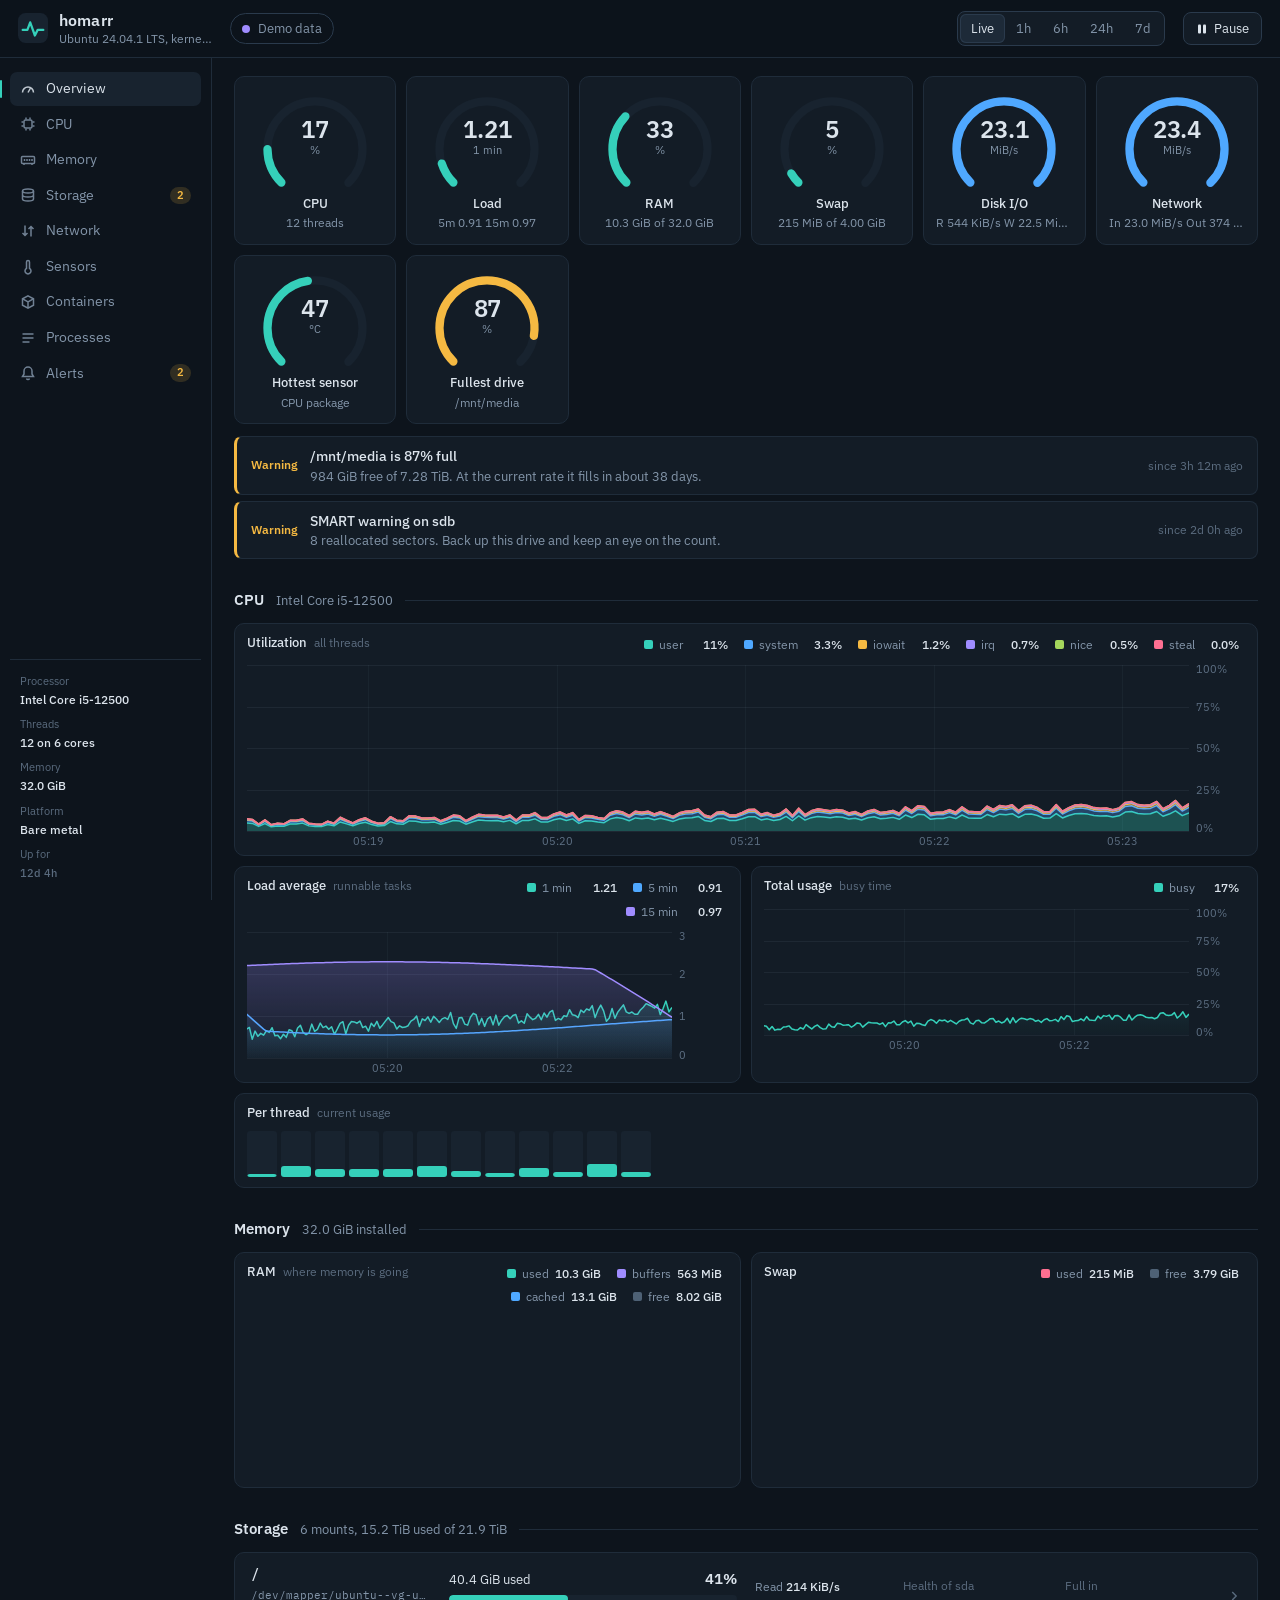
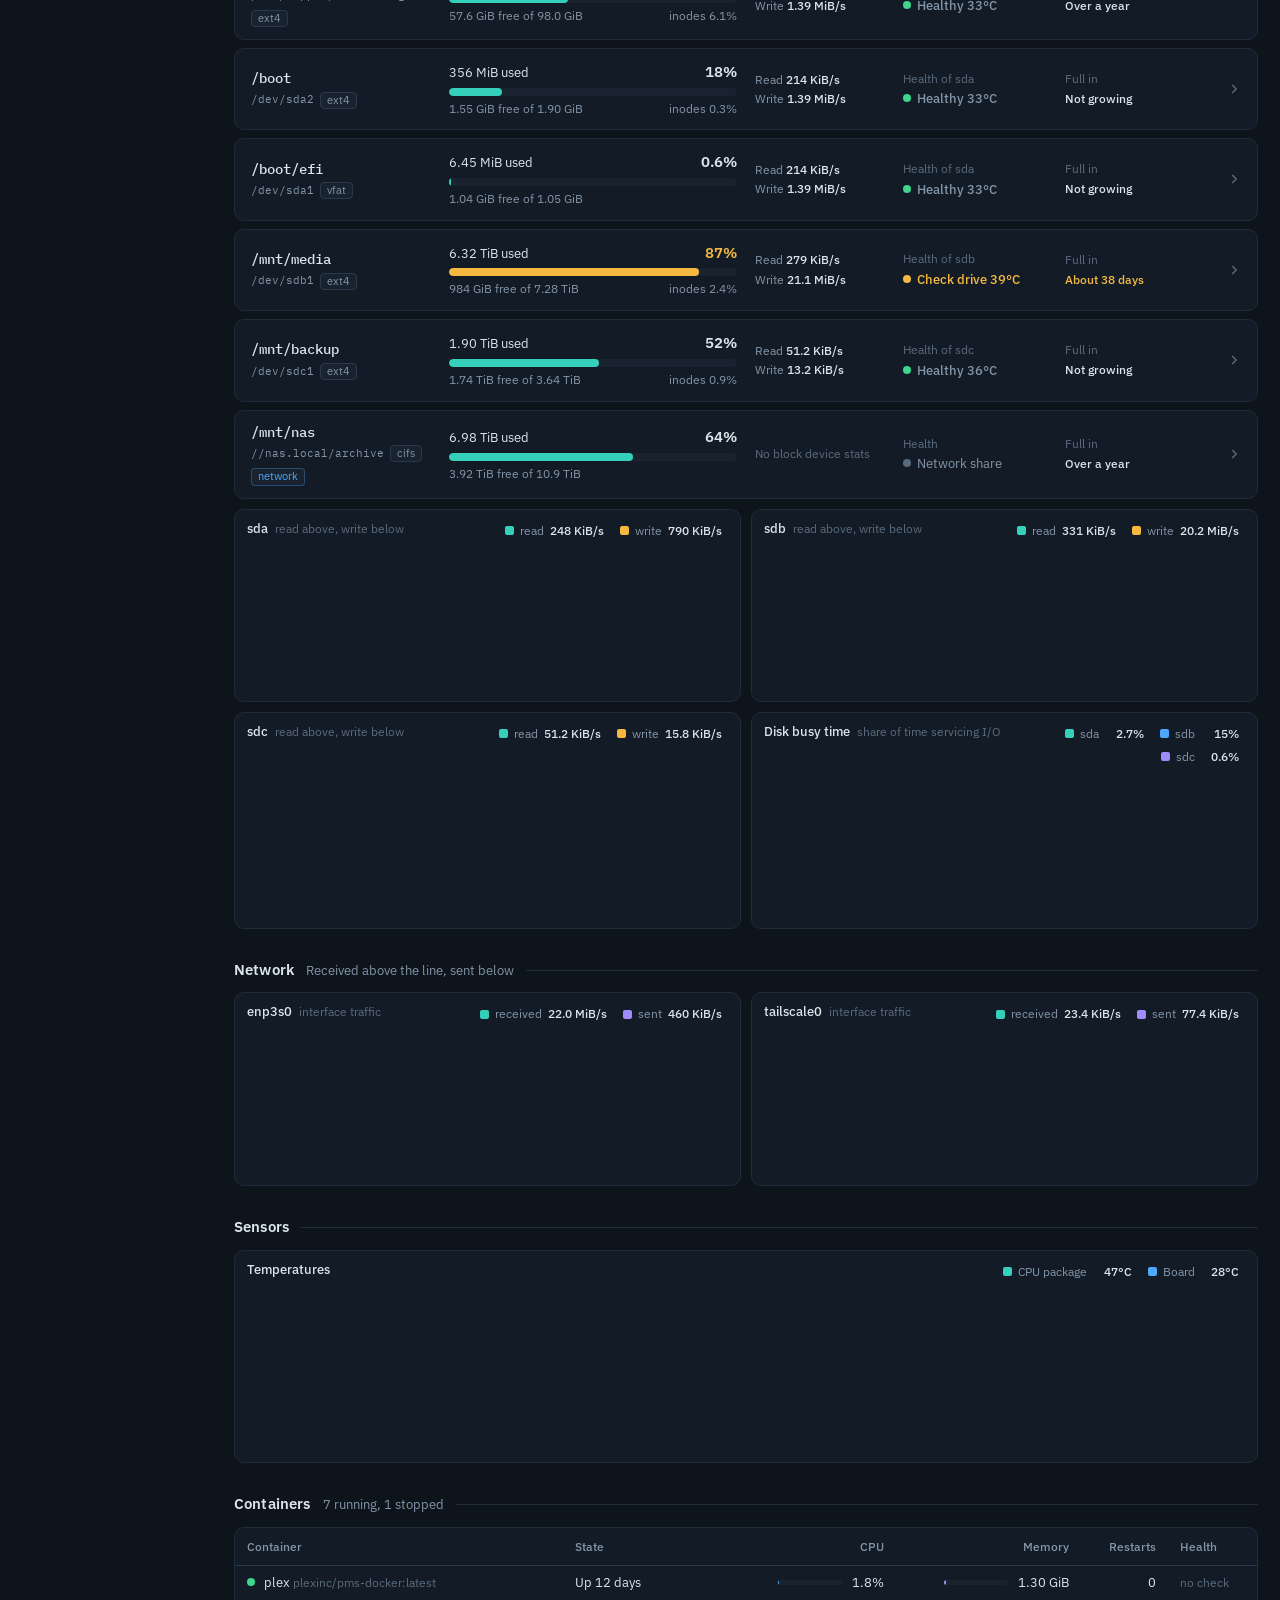
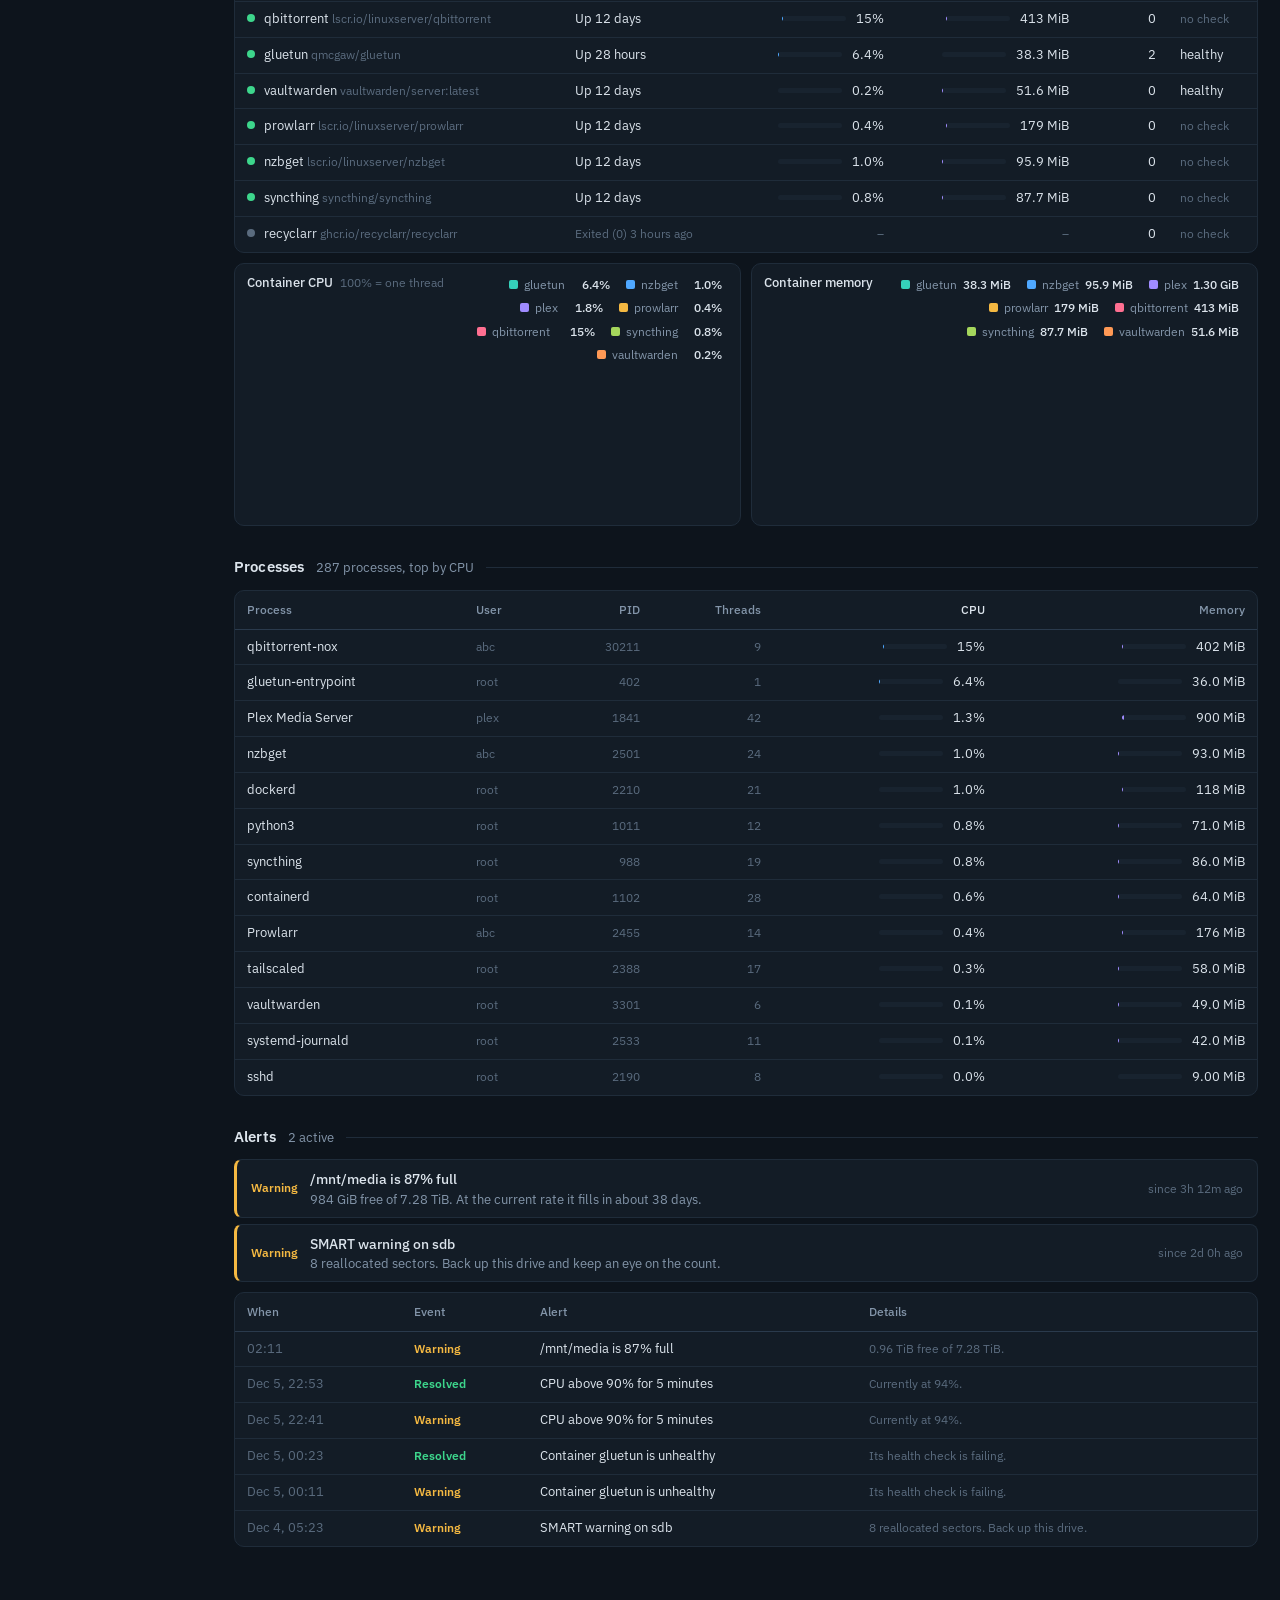
==== static/index.html @ 924af7cf "Initial commit: server monitor Co-Authored-By: Claude Opus 5.5 <noreply@anthropic.com>" ====
<!doctype html>
<html lang="en">
<head>
<meta charset="utf-8">
<meta name="viewport" content="width=device-width, initial-scale=1, viewport-fit=cover">
<meta name="color-scheme" content="dark">
<title>Server Monitor</title>
<link rel="icon" href="data:image/svg+xml,%3Csvg xmlns='http://www.w3.org/2000/svg' viewBox='0 0 32 32'%3E%3Crect width='32' height='32' rx='7' fill='%2315202B'/%3E%3Cpath d='M5 18h5l3-8 5 14 3-6h6' fill='none' stroke='%2335D0BA' stroke-width='2.6' stroke-linecap='round' stroke-linejoin='round'/%3E%3C/svg%3E">
<link rel="preconnect" href="https://fonts.googleapis.com">
<link rel="preconnect" href="https://fonts.gstatic.com" crossorigin>
<link href="https://fonts.googleapis.com/css2?family=IBM+Plex+Mono:wght@400;500&family=IBM+Plex+Sans:wght@400;500;600&display=swap" rel="stylesheet">
<style>
:root{
  --bg:#0D141C; --panel:#131C26; --panel2:#18232F; --raise:#1D2A38;
  --line:#1F2C3A; --line2:#2A3A4C;
  --text:#DCE4EC; --muted:#8395A9; --faint:#5A6B7E;
  --teal:#35D0BA; --sky:#4FA8FF; --violet:#A08CFF; --amber:#F5B942; --rose:#FF6F91; --lime:#A5D65C;
  --ok:#3DD68C; --warn:#F5B942; --crit:#FF5A5F;
  --sans:"IBM Plex Sans",system-ui,-apple-system,"Segoe UI",Roboto,sans-serif;
  --mono:"IBM Plex Mono",ui-monospace,SFMono-Regular,Menlo,Consolas,monospace;
  --top:58px; --side:212px;
}
*{box-sizing:border-box}
html{scroll-padding-top:calc(var(--top) + 14px)}
body{margin:0;background:var(--bg);color:var(--text);font:14px/1.45 var(--sans);font-variant-numeric:tabular-nums;-webkit-font-smoothing:antialiased}
button{font:inherit;color:inherit}
:focus-visible{outline:2px solid var(--sky);outline-offset:2px;border-radius:4px}
[hidden]{display:none!important}

/* top bar */
.top{position:sticky;top:0;z-index:20;height:var(--top);display:flex;align-items:center;gap:18px;padding:0 18px;background:rgba(13,20,28,.88);backdrop-filter:blur(10px);border-bottom:1px solid var(--line)}
.brand{display:flex;align-items:center;gap:11px;min-width:0;width:calc(var(--side) - 18px)}
.brand svg{flex:none}
.host{font-weight:600;font-size:15.5px;letter-spacing:.01em;white-space:nowrap;overflow:hidden;text-overflow:ellipsis}
.hostsub{font-size:11.5px;color:var(--muted);white-space:nowrap;overflow:hidden;text-overflow:ellipsis}
.conn{display:inline-flex;align-items:center;gap:8px;font-size:12.5px;color:var(--muted);padding:5px 11px;border:1px solid var(--line2);border-radius:999px}
.conn i{width:8px;height:8px;border-radius:50%;background:var(--faint)}
.conn[data-s=live] i{background:var(--ok);box-shadow:0 0 0 0 rgba(61,214,140,.6);animation:pulse 2s infinite}
.conn[data-s=live]{color:var(--text)}
.conn[data-s=reconnecting] i{background:var(--warn)}
.conn[data-s=paused] i{background:var(--sky)}
.conn[data-s=demo] i{background:var(--violet)}
@keyframes pulse{0%{box-shadow:0 0 0 0 rgba(61,214,140,.55)}70%{box-shadow:0 0 0 7px rgba(61,214,140,0)}100%{box-shadow:0 0 0 0 rgba(61,214,140,0)}}
.hovertime{font-size:12.5px;color:var(--muted);min-width:9ch}
.spacer{flex:1}
.seg{display:flex;background:var(--panel);border:1px solid var(--line2);border-radius:8px;padding:2px}
.seg button{border:0;background:none;padding:5px 11px;border-radius:6px;font-size:12.5px;color:var(--muted);cursor:pointer}
.seg button:hover{color:var(--text)}
.seg button[aria-pressed=true]{background:var(--raise);color:var(--text);box-shadow:inset 0 0 0 1px var(--line2)}
.btn{border:1px solid var(--line2);background:var(--panel);padding:6px 12px;border-radius:8px;font-size:12.5px;cursor:pointer;display:inline-flex;align-items:center;gap:6px}
.btn:hover{background:var(--panel2)}

/* layout */
.layout{display:grid;grid-template-columns:var(--side) minmax(0,1fr)}
.side{position:sticky;top:var(--top);height:calc(100vh - var(--top));overflow:auto;border-right:1px solid var(--line);padding:14px 10px;display:flex;flex-direction:column;gap:2px}
.side a{display:flex;align-items:center;gap:10px;padding:7px 10px;border-radius:7px;color:var(--muted);text-decoration:none;font-size:13.5px;position:relative}
.side a svg{width:16px;height:16px;flex:none;opacity:.85}
.side a:hover{color:var(--text);background:var(--panel)}
.side a.on{color:var(--text);background:var(--panel2)}
.side a.on::before{content:"";position:absolute;left:-10px;top:8px;bottom:8px;width:2px;border-radius:2px;background:var(--teal)}
.badge{margin-left:auto;font-size:11px;font-weight:600;padding:1px 7px;border-radius:999px;background:rgba(245,185,66,.16);color:var(--warn)}
.badge.crit{background:rgba(255,90,95,.16);color:var(--crit)}
.facts{margin-top:auto;padding:14px 10px 4px;border-top:1px solid var(--line);font-size:12px;color:var(--muted);display:grid;gap:9px}
.facts div{display:grid;gap:1px}
.facts span{color:var(--faint);font-size:11px}
.facts b{font-weight:500;color:var(--text);overflow-wrap:anywhere}

main{padding:18px 22px 80px;min-width:0}
section+section{margin-top:30px}
.sh{display:flex;align-items:baseline;gap:12px;margin:0 0 12px}
.sh h2{margin:0;font-size:15px;font-weight:600;letter-spacing:.01em}
.sh .note{color:var(--muted);font-size:12.5px}
.sh::after{content:"";flex:1;height:1px;background:var(--line);transform:translateY(-4px)}

/* gauges */
.gauges{display:grid;grid-template-columns:repeat(auto-fit,minmax(138px,1fr));gap:10px}
.gauge{position:relative;background:var(--panel);border:1px solid var(--line);border-radius:10px;padding:12px 8px 12px;text-align:center}
.gauge svg{display:block;width:100%;max-width:124px;margin:0 auto;height:auto}
.gauge .trk{fill:none;stroke:var(--panel2);stroke-width:8;stroke-linecap:round}
.gauge .val{fill:none;stroke-width:8;stroke-linecap:round;transition:stroke-dasharray .5s ease,stroke .3s}
.gnum{position:absolute;left:0;right:0;top:40px;display:grid;justify-items:center;line-height:1.05}
.gnum b{font-size:24px;font-weight:600;letter-spacing:-.01em}
.gnum span{font-size:11px;color:var(--muted);margin-top:3px}
.glabel{font-size:13px;font-weight:500;margin-top:-6px}
.gsub{font-size:11.5px;color:var(--muted);margin-top:2px;white-space:nowrap;overflow:hidden;text-overflow:ellipsis;padding:0 4px}

/* alert strip */
.strip{margin-top:12px;display:grid;gap:6px}
.okline{display:flex;align-items:center;gap:9px;color:var(--muted);font-size:13px;padding:10px 14px;border:1px dashed var(--line2);border-radius:8px}
.okline i{width:8px;height:8px;border-radius:50%;background:var(--ok)}
.al{display:grid;grid-template-columns:auto 1fr auto;gap:12px;align-items:center;background:var(--panel);border:1px solid var(--line);border-left:3px solid var(--warn);border-radius:8px;padding:9px 14px}
.al.critical{border-left-color:var(--crit)}
.al .sev{font-size:11.5px;font-weight:600;color:var(--warn)}
.al.critical .sev{color:var(--crit)}
.al .tt{font-weight:500}
.al .dd{color:var(--muted);font-size:12.5px}
.al time{color:var(--faint);font-size:12px;white-space:nowrap}

/* charts */
.grid{display:grid;grid-template-columns:repeat(auto-fill,minmax(440px,1fr));gap:10px}
.chart{background:var(--panel);border:1px solid var(--line);border-radius:10px;padding:10px 12px 6px;min-width:0}
.chart.wide{grid-column:1/-1}
.ch{display:flex;align-items:flex-start;justify-content:space-between;gap:12px;margin-bottom:4px}
.ct{font-size:13px;font-weight:500;white-space:nowrap}
.ct small{color:var(--faint);font-size:11.5px;font-weight:400;margin-left:7px}
.lg{display:flex;flex-wrap:wrap;justify-content:flex-end;gap:2px 4px;font-size:12px}
.lg button{display:inline-flex;align-items:center;gap:6px;border:0;background:none;padding:2px 6px;border-radius:5px;cursor:pointer;color:var(--muted)}
.lg button:hover{background:var(--panel2)}
.lg i{width:9px;height:9px;border-radius:2px;flex:none}
.lg b{font-weight:500;color:var(--text);min-width:5.5ch;text-align:right}
.lg button.off{opacity:.38}
.cv{position:relative}
.cv canvas{display:block;width:100%;cursor:crosshair;touch-action:pan-y}

/* cores */
.cores{margin-top:10px;background:var(--panel);border:1px solid var(--line);border-radius:10px;padding:10px 12px}
.cores .ch{margin-bottom:8px}
.corebars{display:flex;gap:4px;height:46px;align-items:stretch}
.core{flex:1;min-width:5px;max-width:30px;background:var(--panel2);border-radius:3px;position:relative;overflow:hidden}
.core i{position:absolute;left:0;right:0;bottom:0;border-radius:3px 3px 0 0;transition:height .4s ease}

/* drives */
.drives{display:grid;gap:8px;margin-bottom:10px}
.drive{background:var(--panel);border:1px solid var(--line);border-radius:10px}
.drive>button{all:unset;box-sizing:border-box;width:100%;display:grid;grid-template-columns:minmax(150px,1.25fr) minmax(200px,2fr) minmax(120px,.9fr) minmax(130px,1fr) minmax(130px,1fr) 14px;gap:18px;align-items:center;padding:12px 16px;cursor:pointer;border-radius:10px}
.drive>button:hover{background:rgba(255,255,255,.015)}
.drive>button:focus-visible{outline:2px solid var(--sky);outline-offset:-2px}
.dname{font-family:var(--mono);font-size:13.5px;font-weight:500;overflow:hidden;text-overflow:ellipsis;white-space:nowrap}
.dmeta{display:flex;gap:6px;flex-wrap:wrap;margin-top:3px;font-size:11.5px;color:var(--muted);align-items:center}
.dmeta .dev{font-family:var(--mono);font-size:11px;overflow:hidden;text-overflow:ellipsis;white-space:nowrap;max-width:210px}
.tag{font-size:10.5px;padding:0 6px;border-radius:4px;background:var(--panel2);color:var(--muted);border:1px solid var(--line2)}
.tag.net{color:var(--sky);border-color:rgba(79,168,255,.3)}
.tag.ro{color:var(--crit);border-color:rgba(255,90,95,.35)}
.urow{display:flex;justify-content:space-between;align-items:baseline;font-size:12.5px;margin-bottom:5px}
.urow b{font-size:15px;font-weight:600}
.bar{height:8px;background:var(--panel2);border-radius:4px;overflow:hidden}
.bar i{display:block;height:100%;border-radius:4px;background:var(--teal);transition:width .5s ease}
.bar i.warn{background:var(--warn)} .bar i.crit{background:var(--crit)}
.usub{font-size:11.5px;color:var(--muted);margin-top:5px;display:flex;justify-content:space-between;gap:8px}
.kv{font-size:12px;color:var(--muted);display:grid;gap:2px}
.kv b{color:var(--text);font-weight:500}
.smart{display:inline-flex;align-items:center;gap:6px;font-size:12.5px;font-weight:500}
.smart i{width:8px;height:8px;border-radius:50%;background:var(--faint)}
.smart.ok i{background:var(--ok)} .smart.warning i{background:var(--warn)} .smart.failed i{background:var(--crit)}
.smart.warning{color:var(--warn)} .smart.failed{color:var(--crit)} .smart.na{color:var(--muted);font-weight:400}
.chev{width:14px;height:14px;color:var(--faint);transition:transform .2s}
.drive.open .chev{transform:rotate(90deg)}
.dexp{padding:0 16px 14px}
.dexp .chart{background:var(--bg)}
.dstatus{color:var(--crit);font-size:12.5px}

/* tables */
.tw{background:var(--panel);border:1px solid var(--line);border-radius:10px;overflow-x:auto}
table{width:100%;border-collapse:collapse;font-size:13px}
th{font-weight:500;color:var(--muted);font-size:12px;text-align:left;padding:10px 12px;border-bottom:1px solid var(--line2);white-space:nowrap}
th.n,td.n{text-align:right}
th button{all:unset;cursor:pointer} th button:hover{color:var(--text)}
th button[aria-sort]{color:var(--text)}
td{padding:8px 12px;border-bottom:1px solid var(--line);white-space:nowrap}
tr:last-child td{border-bottom:0}
tbody tr:hover td{background:rgba(255,255,255,.015)}
.dot{display:inline-block;width:8px;height:8px;border-radius:50%;margin-right:9px;background:var(--faint);vertical-align:1px}
.dot.running{background:var(--ok)} .dot.restarting,.dot.dead{background:var(--crit)} .dot.paused{background:var(--warn)}
.sub{color:var(--faint);font-size:11.5px}
.mini{display:inline-block;width:64px;height:5px;background:var(--panel2);border-radius:3px;margin-right:10px;vertical-align:2px;overflow:hidden}
.mini i{display:block;height:100%;background:var(--sky);border-radius:3px}
.mono{font-family:var(--mono);font-size:12.5px}
.empty{padding:22px 16px;color:var(--muted);font-size:13px}
.empty code{font-family:var(--mono);font-size:12px;color:var(--text);background:var(--panel2);padding:1px 5px;border-radius:4px}
.hl-crit{color:var(--crit)} .hl-warn{color:var(--warn)}

.log td:first-child{color:var(--faint)}
.kind{font-size:11.5px;font-weight:600}
.kind.raised.warning{color:var(--warn)} .kind.raised.critical{color:var(--crit)} .kind.resolved{color:var(--ok)}

@media (max-width:1100px){
  .drive>button{grid-template-columns:minmax(140px,1fr) minmax(180px,1.6fr) minmax(120px,1fr) 14px}
  .drive .c-io,.drive .c-fore{display:none}
}
@media (max-width:900px){
  :root{--top:auto}
  .top{position:static;flex-wrap:wrap;height:auto;padding:10px 14px;gap:10px}
  .brand{width:auto;flex:1 1 100%}
  .spacer{display:none}
  .hovertime{display:none}
  .layout{display:block}
  .side{position:sticky;top:0;height:auto;flex-direction:row;overflow-x:auto;border-right:0;border-bottom:1px solid var(--line);padding:6px 10px;background:var(--bg);z-index:10}
  .side a{white-space:nowrap}
  .side a.on::before{display:none}
  .facts{display:none}
  main{padding:14px 12px 60px}
  .grid{grid-template-columns:minmax(0,1fr)}
  .drive>button{grid-template-columns:minmax(0,1fr) 14px;gap:10px}
  .drive .c-use{grid-column:1/-1;grid-row:2}
  .drive .c-smart{display:none}
}
@media (prefers-reduced-motion:reduce){*{animation:none!important;transition:none!important}}
</style>
</head>
<body>
<header class="top">
  <div class="brand">
    <svg width="30" height="30" viewBox="0 0 32 32" aria-hidden="true"><rect width="32" height="32" rx="8" fill="#18232F"/><path d="M5 18h5l3-8 5 14 3-6h6" fill="none" stroke="#35D0BA" stroke-width="2.4" stroke-linecap="round" stroke-linejoin="round"/></svg>
    <div style="min-width:0"><div class="host" id="host">Connecting</div><div class="hostsub" id="hostsub"></div></div>
  </div>
  <span class="conn" id="conn" data-s="connecting"><i></i><span>Connecting</span></span>
  <span class="hovertime" id="hovertime" aria-live="off"></span>
  <span class="spacer"></span>
  <div class="seg" id="range" role="group" aria-label="Time range">
    <button data-r="live" aria-pressed="true">Live</button>
    <button data-r="1h" aria-pressed="false">1h</button>
    <button data-r="6h" aria-pressed="false">6h</button>
    <button data-r="24h" aria-pressed="false">24h</button>
    <button data-r="7d" aria-pressed="false">7d</button>
  </div>
  <button class="btn" id="pause" aria-pressed="false">
    <svg width="12" height="12" viewBox="0 0 12 12" aria-hidden="true"><rect x="2" y="1.5" width="3" height="9" rx="1" fill="currentColor"/><rect x="7" y="1.5" width="3" height="9" rx="1" fill="currentColor"/></svg><span>Pause</span>
  </button>
</header>

<div class="layout">
  <nav class="side" id="side" aria-label="Sections">
    <a href="#overview"><svg viewBox="0 0 16 16" fill="none" stroke="currentColor" stroke-width="1.5"><path d="M2.5 11.5a5.5 5.5 0 1 1 11 0"/><path d="M8 11.5 10.5 7"/></svg>Overview</a>
    <a href="#cpu"><svg viewBox="0 0 16 16" fill="none" stroke="currentColor" stroke-width="1.5"><rect x="4" y="4" width="8" height="8" rx="1.5"/><path d="M6 1.5v2M10 1.5v2M6 12.5v2M10 12.5v2M1.5 6h2M1.5 10h2M12.5 6h2M12.5 10h2"/></svg>CPU</a>
    <a href="#memory"><svg viewBox="0 0 16 16" fill="none" stroke="currentColor" stroke-width="1.5"><rect x="1.5" y="4.5" width="13" height="7" rx="1"/><path d="M4.5 7v2M7 7v2M9.5 7v2M12 7v2M4 11.5V13M12 11.5V13"/></svg>Memory</a>
    <a href="#storage"><svg viewBox="0 0 16 16" fill="none" stroke="currentColor" stroke-width="1.5"><ellipse cx="8" cy="4" rx="5.5" ry="2"/><path d="M2.5 4v8c0 1.1 2.5 2 5.5 2s5.5-.9 5.5-2V4M2.5 8c0 1.1 2.5 2 5.5 2s5.5-.9 5.5-2"/></svg>Storage<span class="badge" id="b-storage" hidden></span></a>
    <a href="#network"><svg viewBox="0 0 16 16" fill="none" stroke="currentColor" stroke-width="1.5"><path d="M5 2.5v10M2.5 10 5 12.5 7.5 10M11 13.5v-10M8.5 6 11 3.5 13.5 6"/></svg>Network</a>
    <a href="#sensors" id="nav-sensors" hidden><svg viewBox="0 0 16 16" fill="none" stroke="currentColor" stroke-width="1.5"><path d="M6.5 9.3V3a1.5 1.5 0 0 1 3 0v6.3a3 3 0 1 1-3 0Z"/></svg>Sensors</a>
    <a href="#containers"><svg viewBox="0 0 16 16" fill="none" stroke="currentColor" stroke-width="1.5"><path d="m8 1.8 5.5 3v6.4L8 14.2l-5.5-3V4.8Z"/><path d="M2.7 4.9 8 7.8l5.3-2.9M8 7.8v6.3"/></svg>Containers<span class="badge" id="b-ctr" hidden></span></a>
    <a href="#processes"><svg viewBox="0 0 16 16" fill="none" stroke="currentColor" stroke-width="1.5"><path d="M2.5 4h11M2.5 8h11M2.5 12h7"/></svg>Processes</a>
    <a href="#alerts"><svg viewBox="0 0 16 16" fill="none" stroke="currentColor" stroke-width="1.5"><path d="M8 2a4 4 0 0 1 4 4v3l1.5 2.5h-11L4 9V6a4 4 0 0 1 4-4ZM6.5 13.5a1.6 1.6 0 0 0 3 0"/></svg>Alerts<span class="badge" id="b-alerts" hidden></span></a>
    <div class="facts" id="facts"></div>
  </nav>

  <main id="main">
    <section id="overview">
      <div class="gauges" id="gauges"></div>
      <div class="strip" id="strip"></div>
    </section>

    <section id="cpu">
      <div class="sh"><h2>CPU</h2><span class="note" id="cpu-note"></span></div>
      <div class="grid" id="g-cpu"></div>
      <div class="cores"><div class="ch"><div class="ct">Per thread<small>current usage</small></div></div><div class="corebars" id="cores"></div></div>
    </section>

    <section id="memory">
      <div class="sh"><h2>Memory</h2><span class="note" id="mem-note"></span></div>
      <div class="grid" id="g-mem"></div>
    </section>

    <section id="storage">
      <div class="sh"><h2>Storage</h2><span class="note" id="storage-note"></span></div>
      <div class="drives" id="drives"></div>
      <div class="grid" id="g-disk"></div>
    </section>

    <section id="network">
      <div class="sh"><h2>Network</h2><span class="note">Received above the line, sent below</span></div>
      <div class="grid" id="g-net"></div>
    </section>

    <section id="sensors" hidden>
      <div class="sh"><h2>Sensors</h2></div>
      <div class="grid" id="g-temp"></div>
    </section>

    <section id="containers">
      <div class="sh"><h2>Containers</h2><span class="note" id="ctr-note"></span></div>
      <div class="tw" id="ctr-table"></div>
      <div class="grid" id="g-ctr" style="margin-top:10px"></div>
    </section>

    <section id="processes">
      <div class="sh"><h2>Processes</h2><span class="note" id="proc-note"></span></div>
      <div class="tw">
        <table>
          <thead><tr><th>Process</th><th>User</th><th class="n">PID</th><th class="n">Threads</th>
            <th class="n"><button data-sort="cpu" aria-sort="descending">CPU</button></th>
            <th class="n"><button data-sort="mem">Memory</button></th></tr></thead>
          <tbody id="procs"></tbody>
        </table>
      </div>
    </section>

    <section id="alerts">
      <div class="sh"><h2>Alerts</h2><span class="note" id="alert-note"></span></div>
      <div class="strip" id="alerts-active" style="margin-top:0"></div>
      <div class="tw" style="margin-top:10px">
        <table class="log"><thead><tr><th>When</th><th>Event</th><th>Alert</th><th>Details</th></tr></thead><tbody id="alog"></tbody></table>
      </div>
    </section>
  </main>
</div>

<script>
'use strict';
/* ---------------- constants & formatting ---------------- */
const KiB = 1024, MiB = KiB * 1024, GiB = MiB * 1024, TiB = GiB * 1024;
const COL = {teal:'#35D0BA', sky:'#4FA8FF', violet:'#A08CFF', amber:'#F5B942', rose:'#FF6F91', lime:'#A5D65C', slate:'#4E6175', orange:'#FF9955'};
const PAL = [COL.teal, COL.sky, COL.violet, COL.amber, COL.rose, COL.lime, COL.orange, '#62E0E8', '#D58CFF', '#F7D774', '#7FC4FF', '#FFB3C7'];
const SPANS = {'1h':3600, '6h':21600, '24h':86400, '7d':604800};
const LIVE_WINDOW = 300;
const FONT = '10.5px "IBM Plex Sans", system-ui, sans-serif';
const VIRT = {none:'Bare metal', microsoft:'Hyper-V', kvm:'KVM', qemu:'QEMU', vmware:'VMware', oracle:'VirtualBox', xen:'Xen', lxc:'LXC container', docker:'Docker', wsl:'WSL', 'systemd-nspawn':'nspawn'};

const $ = (s, r = document) => r.querySelector(s);
const esc = s => String(s ?? '').replace(/[&<>"']/g, c => ({'&':'&amp;','<':'&lt;','>':'&gt;','"':'&quot;',"'":'&#39;'}[c]));
const clamp = (v, a, b) => Math.min(b, Math.max(a, v));
function fmtBytes(v) {
  if (v == null || !isFinite(v)) return '–';
  v = Math.abs(v);
  const u = ['B','KiB','MiB','GiB','TiB','PiB']; let i = 0;
  while (v >= 1024 && i < u.length - 1) { v /= 1024; i++; }
  const d = i === 0 ? 0 : v >= 100 ? 0 : v >= 10 ? 1 : 2;
  return v.toFixed(d) + ' ' + u[i];
}
const fmtRate = v => v == null ? '–' : fmtBytes(v) + '/s';
const fmtPct = v => v == null || !isFinite(v) ? '–' : (Math.abs(v) >= 10 ? v.toFixed(0) : v.toFixed(1)) + '%';
const fmt2 = v => v == null ? '–' : v.toFixed(2);
const fmtTemp = v => v == null ? '–' : Math.round(v) + '°C';
function fmtDur(s) {
  s = Math.max(0, s); const d = Math.floor(s / 86400), h = Math.floor(s % 86400 / 3600), m = Math.floor(s % 3600 / 60);
  return d ? `${d}d ${h}h` : h ? `${h}h ${m}m` : `${m}m`;
}
function fmtAgo(ts) {
  const s = Date.now() / 1000 - ts;
  if (s < 90) return 'just now';
  return fmtDur(s) + ' ago';
}
const pad2 = n => String(n).padStart(2, '0');
function fmtClock(t, secs = true) { const d = new Date(t * 1000); return pad2(d.getHours()) + ':' + pad2(d.getMinutes()) + (secs ? ':' + pad2(d.getSeconds()) : ''); }
function fmtWhen(t) {
  const d = new Date(t * 1000), today = new Date();
  const same = d.toDateString() === today.toDateString();
  return (same ? '' : d.toLocaleDateString(undefined, {month:'short', day:'numeric'}) + ', ') + fmtClock(t, false);
}
function hexA(hex, a) { const n = parseInt(hex.slice(1), 16); return `rgba(${n >> 16},${n >> 8 & 255},${n & 255},${a})`; }
function heat(p) { return p < 50 ? COL.teal : p < 75 ? '#7FD68A' : p < 90 ? COL.amber : '#FF5A5F'; }
function level(p, w = 85, c = 95) { return p >= c ? 'crit' : p >= w ? 'warn' : ''; }

/* ---------------- time-series store ---------------- */
class Series {
  constructor(max = 0) { this.t = []; this.v = new Map(); this.max = max; }
  push(t, s) {
    const n = this.t.length;
    if (n && t <= this.t[n - 1]) return false;
    this.t.push(t);
    for (const k in s) { let a = this.v.get(k); if (!a) { a = new Array(n).fill(null); this.v.set(k, a); } a.push(s[k]); }
    for (const a of this.v.values()) if (a.length < n + 1) a.push(null);
    if (this.max && this.t.length > this.max) { const d = this.t.length - this.max; this.t.splice(0, d); for (const a of this.v.values()) a.splice(0, d); }
    return true;
  }
  static from(points) { const s = new Series(); for (const p of points) s.push(p.t, p.s); return s; }
}
function lowerBound(a, x) { let lo = 0, hi = a.length; while (lo < hi) { const m = (lo + hi) >> 1; if (a[m] < x) lo = m + 1; else hi = m; } return lo; }

const live = new Series(1900);
const view = {
  mode: 'live', series: live, paused: false, frozen: null, t0: 0, t1: 0, gap: 12,
  range() {
    if (this.mode === 'live') {
      const T = live.t; const t1 = this.paused && this.frozen ? this.frozen : (T.length ? T[T.length - 1] : Date.now() / 1000);
      return [t1 - LIVE_WINDOW, t1];
    }
    return [this.t0, this.t1];
  }
};

/* ---------------- chart engine ---------------- */
const charts = [];
let hoverT = null, drawQueued = false;
function requestDraw() {
  if (drawQueued) return; drawQueued = true;
  requestAnimationFrame(() => { drawQueued = false; for (const c of charts) if (c.visible && c.el.isConnected) c.draw(); });
}
function setHover(t) {
  hoverT = t;
  $('#hovertime').textContent = t == null ? '' : (view.mode === 'hist' && SPANS[view.r] > 86400 ? fmtWhen(t) : fmtClock(t));
  requestDraw();
}
const visIO = new IntersectionObserver(es => { for (const e of es) { const c = e.target._chart; if (c) { c.visible = e.isIntersecting; if (c.visible) requestDraw(); } } }, {rootMargin: '120px'});
const sizeRO = new ResizeObserver(es => { for (const e of es) { const c = e.target._chart; if (c) c.resize(); } requestDraw(); });

function niceDec(x) { const e = Math.pow(10, Math.floor(Math.log10(x))); const f = x / e; return (f <= 1 ? 1 : f <= 2 ? 2 : f <= 2.5 ? 2.5 : f <= 5 ? 5 : 10) * e; }
function niceStep(raw, binary) {
  if (!(raw > 0)) return 1;
  if (binary && raw >= 1024) { const p = Math.pow(1024, Math.floor(Math.log(raw) / Math.log(1024))); const r = niceDec(raw / p); return r >= 1000 ? p * 1024 : p * r; }
  return niceDec(raw);
}
function niceMax(v, binary) { if (!(v > 0)) return binary ? 1024 : 1; const st = niceStep(v / 4, binary); return Math.ceil(v * 1.04 / st) * st; }
const TSTEPS = [5,10,15,30,60,120,300,600,900,1800,3600,7200,10800,21600,43200,86400];

class Chart {
  constructor(parent, cfg) {
    this.cfg = Object.assign({h: 150, fmt: v => v.toFixed(1), axis: null}, cfg);
    this.cfg.axis = this.cfg.axis || this.cfg.fmt;
    const el = this.el = document.createElement('div');
    el.className = 'chart' + (cfg.wide ? ' wide' : '');
    el.innerHTML = `<div class="ch"><div class="ct">${esc(cfg.title)}${cfg.sub ? `<small>${esc(cfg.sub)}</small>` : ''}</div><div class="lg"></div></div><div class="cv"><canvas role="img" aria-label="${esc(cfg.title)} chart"></canvas></div>`;
    parent.appendChild(el);
    this.canvas = $('canvas', el); this.ctx = this.canvas.getContext('2d'); this.lgEl = $('.lg', el);
    this.visible = true; el._chart = this; this.canvas.parentElement._chart = this;
    this.setDims(this.cfg.dims);
    const pos = e => { const r = this.canvas.getBoundingClientRect(); const [t0, t1] = view.range(); const pw = this.w - 56; const x = e.clientX - r.left; return x > pw ? null : t0 + x / pw * (t1 - t0); };
    this.canvas.addEventListener('pointermove', e => setHover(pos(e)));
    this.canvas.addEventListener('pointerleave', () => setHover(null));
    visIO.observe(el); sizeRO.observe(this.canvas.parentElement);
    charts.push(this); this.resize();
  }
  setDims(dims) {
    const hidden = new Set((this.cfg.dims || []).filter(d => d.hidden).map(d => d.key));
    this.cfg.dims = dims.map(d => Object.assign({}, d, {hidden: hidden.has(d.key)}));
    this.lgEl.innerHTML = '';
    this.lv = this.cfg.dims.map(d => {
      const b = document.createElement('button');
      b.type = 'button'; b.className = d.hidden ? 'off' : '';
      b.title = 'Show or hide ' + d.name;
      b.innerHTML = `<i style="background:${d.color}"></i><span>${esc(d.name)}</span><b>–</b>`;
      b.onclick = () => { d.hidden = !d.hidden; b.classList.toggle('off', d.hidden); requestDraw(); };
      this.lgEl.appendChild(b); return $('b', b);
    });
  }
  resize() {
    const w = this.canvas.parentElement.clientWidth; if (!w) return;
    const dpr = window.devicePixelRatio || 1; this.w = w; this.h = this.cfg.h; this.dpr = dpr;
    this.canvas.width = Math.round(w * dpr); this.canvas.height = Math.round(this.h * dpr); this.canvas.style.height = this.h + 'px';
  }
  draw() {
    if (!this.w) this.resize(); if (!this.w) return;
    const {ctx, w, h, cfg} = this; ctx.setTransform(this.dpr, 0, 0, this.dpr, 0, 0); ctx.clearRect(0, 0, w, h);
    const S = view.series, T = S.t, [t0, t1] = view.range();
    const padR = 56, padT = 6, padB = 18, pw = w - padR, ph = h - padT - padB;
    const i0 = Math.max(0, lowerBound(T, t0) - 1), i1 = Math.min(T.length, lowerBound(T, t1) + 1), n = Math.max(0, i1 - i0);
    const dims = cfg.dims, tops = [], bots = [];
    const pos = new Float64Array(n), neg = new Float64Array(n);
    let vmax = 0, vmin = 0, any = false;
    for (const d of dims) {
      const a = S.v.get(d.key), top = new Array(n), bot = new Array(n);
      for (let j = 0; j < n; j++) {
        let v = a ? a[i0 + j] : null;
        if (v == null || d.hidden) { top[j] = bot[j] = null; continue; }
        v *= d.scale || 1; any = true;
        if (d.neg) { v = -Math.abs(v); if (cfg.stacked) { bot[j] = neg[j]; neg[j] += v; top[j] = neg[j]; } else { bot[j] = 0; top[j] = v; } if (top[j] < vmin) vmin = top[j]; }
        else { if (cfg.stacked) { bot[j] = pos[j]; pos[j] += v; top[j] = pos[j]; } else { bot[j] = 0; top[j] = v; } if (top[j] > vmax) vmax = top[j]; }
      }
      tops.push(top); bots.push(bot);
    }
    const fixedMax = typeof cfg.max === 'function' ? cfg.max() : cfg.max;
    const yMax = fixedMax != null ? fixedMax : niceMax(vmax, cfg.binary);
    let yMin = cfg.min != null ? cfg.min : vmin < 0 ? -niceMax(-vmin, cfg.binary) : 0;
    if (cfg.autoMin && any) {
      let lo = Infinity; for (const top of tops) for (const v of top) if (v != null && v < lo) lo = v;
      const st0 = niceStep(Math.max(yMax - lo, 1) / 4); yMin = Math.max(0, Math.floor((lo - st0 * .5) / st0) * st0);
    }
    const X = t => (t - t0) / (t1 - t0) * pw, Y = v => padT + (yMax - v) / (yMax - yMin) * ph;

    // grid
    ctx.font = FONT; ctx.textBaseline = 'middle'; ctx.lineWidth = 1;
    const st = niceStep((yMax - yMin) / 4, cfg.binary);
    for (let v = Math.ceil(yMin / st) * st; v <= yMax + st * 1e-6; v += st) {
      const y = Math.round(Y(v)) + .5;
      ctx.strokeStyle = Math.abs(v) < st * 1e-6 && yMin < 0 ? 'rgba(141,160,182,.38)' : 'rgba(141,160,182,.09)';
      ctx.beginPath(); ctx.moveTo(0, y); ctx.lineTo(pw, y); ctx.stroke();
      ctx.fillStyle = '#5E7084'; ctx.fillText(cfg.axis(Math.abs(v)), pw + 7, clamp(y, padT + 5, padT + ph - 2));
    }
    const span = t1 - t0, want = Math.max(2, pw / 115);
    const step = TSTEPS.find(s => span / s <= want) || 86400;
    const off = new Date().getTimezoneOffset() * 60;
    ctx.textBaseline = 'alphabetic'; ctx.textAlign = 'center';
    for (let t = Math.ceil((t0 - off) / step) * step + off; t <= t1; t += step) {
      const x = Math.round(X(t)) + .5; if (x < 18 || x > pw - 18) continue;
      ctx.strokeStyle = 'rgba(141,160,182,.06)'; ctx.beginPath(); ctx.moveTo(x, padT); ctx.lineTo(x, padT + ph); ctx.stroke();
      const d = new Date(t * 1000);
      const lab = step >= 86400 ? d.toLocaleDateString(undefined, {weekday:'short', day:'numeric'}) : fmtClock(t, step < 60);
      ctx.fillStyle = '#5E7084'; ctx.fillText(lab, x, h - 4);
    }
    ctx.textAlign = 'left';
    if (!any) { ctx.fillStyle = '#5E7084'; ctx.textBaseline = 'middle'; ctx.textAlign = 'center'; ctx.fillText(n ? 'No data in this range' : 'Waiting for data', pw / 2, padT + ph / 2); ctx.textAlign = 'left'; }

    // series
    ctx.save(); ctx.beginPath(); ctx.rect(0, padT - 1, pw, ph + 2); ctx.clip();
    const gap = view.mode === 'live' ? 12 : view.gap;
    for (let di = 0; di < dims.length; di++) {
      const d = dims[di], top = tops[di], bot = bots[di]; if (d.hidden) continue;
      let fill;
      if (cfg.stacked) fill = hexA(d.color, .30);
      else { const g = d.neg ? ctx.createLinearGradient(0, Y(0), 0, padT + ph) : ctx.createLinearGradient(0, padT, 0, Y(0)); g.addColorStop(d.neg ? 1 : 0, hexA(d.color, .30)); g.addColorStop(d.neg ? 0 : 1, hexA(d.color, .02)); fill = g; }
      let seg = [];
      const flush = () => {
        if (!seg.length) return;
        ctx.beginPath();
        seg.forEach((j, k) => { const x = X(T[i0 + j]), y = Y(top[j]); k ? ctx.lineTo(x, y) : ctx.moveTo(x, y); });
        if (seg.length === 1) ctx.lineTo(X(T[i0 + seg[0]]) + 2, Y(top[seg[0]]));
        for (let k = seg.length - 1; k >= 0; k--) ctx.lineTo(X(T[i0 + seg[k]]) + (seg.length === 1 ? 2 : 0), Y(bot[seg[k]]));
        ctx.closePath(); ctx.fillStyle = fill; ctx.fill();
        ctx.beginPath();
        seg.forEach((j, k) => { const x = X(T[i0 + j]), y = Y(top[j]); k ? ctx.lineTo(x, y) : ctx.moveTo(x, y); });
        ctx.strokeStyle = d.color; ctx.lineWidth = 1.5; ctx.lineJoin = 'round'; ctx.stroke();
        seg = [];
      };
      for (let j = 0; j < n; j++) {
        if (top[j] == null) { flush(); continue; }
        if (seg.length && T[i0 + j] - T[i0 + seg[seg.length - 1]] > gap) flush();
        seg.push(j);
      }
      flush();
    }
    ctx.restore();

    // crosshair + legend
    let idx = -1;
    if (hoverT != null && hoverT >= t0 && hoverT <= t1 && n) {
      const k = clamp(lowerBound(T, hoverT), i0, i1 - 1);
      idx = (k > i0 && Math.abs(T[k - 1] - hoverT) < Math.abs(T[k] - hoverT)) ? k - 1 : k;
      const x = Math.round(X(T[idx])) + .5;
      ctx.strokeStyle = 'rgba(220,228,236,.45)'; ctx.lineWidth = 1; ctx.beginPath(); ctx.moveTo(x, padT); ctx.lineTo(x, padT + ph); ctx.stroke();
      dims.forEach((d, di) => { const v = tops[di][idx - i0]; if (v == null || d.hidden) return; ctx.beginPath(); ctx.arc(x, Y(v), 3.2, 0, 7); ctx.fillStyle = d.color; ctx.fill(); ctx.strokeStyle = '#131C26'; ctx.lineWidth = 1.5; ctx.stroke(); });
    }
    if (idx < 0) { idx = i1 - 1; }
    dims.forEach((d, i) => {
      const a = S.v.get(d.key); let v = a && idx >= 0 ? a[idx] : null;
      if (v == null && a && idx === i1 - 1) for (let k = idx - 1; k >= Math.max(0, idx - 4); k--) if (a[k] != null) { v = a[k]; break; }
      this.lv[i].textContent = v == null ? '–' : cfg.fmt(Math.abs(v * (d.scale || 1)));
    });
  }
}

/* ---------------- app state ---------------- */
let info = null, mode = 'server', demo = null, lastS = {}, lastState = null, procSort = 'cpu';
const openDrives = new Set();
const driveRows = new Map();
const built = {base: false, net: new Set(), disk: new Set(), util: null, temp: null, ctrCpu: null, ctrMem: null, keys: 0};

function ensureCharts() {
  if (!built.base) {
    built.base = true;
    new Chart($('#g-cpu'), {title: 'Utilization', sub: 'all threads', wide: true, h: 190, stacked: true, max: 100, fmt: fmtPct, axis: v => v + '%', dims: [
      {key:'cpu:user', name:'user', color:COL.teal}, {key:'cpu:system', name:'system', color:COL.sky},
      {key:'cpu:iowait', name:'iowait', color:COL.amber}, {key:'cpu:irq', name:'irq', color:COL.violet},
      {key:'cpu:nice', name:'nice', color:COL.lime}, {key:'cpu:steal', name:'steal', color:COL.rose}]});
    new Chart($('#g-cpu'), {title: 'Load average', sub: 'runnable tasks', fmt: fmt2, axis: v => +v.toFixed(2) + '', dims: [
      {key:'load:1', name:'1 min', color:COL.teal}, {key:'load:5', name:'5 min', color:COL.sky}, {key:'load:15', name:'15 min', color:COL.violet}]});
    new Chart($('#g-cpu'), {title: 'Total usage', sub: 'busy time', max: 100, fmt: fmtPct, axis: v => v + '%', dims: [{key:'cpu:total', name:'busy', color:COL.teal}]});
    new Chart($('#g-mem'), {title: 'RAM', sub: 'where memory is going', stacked: true, binary: true, h: 170, wide: false, max: () => info.mem_total, fmt: fmtBytes, dims: [
      {key:'mem:used', name:'used', color:COL.teal}, {key:'mem:buffers', name:'buffers', color:COL.violet},
      {key:'mem:cached', name:'cached', color:COL.sky}, {key:'mem:free', name:'free', color:COL.slate}]});
    new Chart($('#g-mem'), {title: 'Swap', stacked: true, binary: true, h: 170, max: () => Math.max(lastS['swap:total'] || info.swap_total || 0, 1), fmt: fmtBytes, dims: [
      {key:'swap:used', name:'used', color:COL.rose}, {key:'swap:free', name:'free', color:COL.slate}]});
  }
  const S = live; if (S.v.size === built.keys) return; built.keys = S.v.size;
  const keys = [...S.v.keys()];
  for (const k of keys) {
    let m;
    if ((m = k.match(/^net:(.+):rx$/)) && m[1] !== 'total' && !built.net.has(m[1])) {
      built.net.add(m[1]);
      new Chart($('#g-net'), {title: m[1], sub: 'interface traffic', binary: true, fmt: fmtRate, axis: fmtBytes, dims: [
        {key:`net:${m[1]}:rx`, name:'received', color:COL.teal}, {key:`net:${m[1]}:tx`, name:'sent', color:COL.violet, neg:true}]});
    }
    if ((m = k.match(/^disk:(.+):r$/)) && m[1] !== 'total' && !built.disk.has(m[1])) {
      built.disk.add(m[1]);
      new Chart($('#g-disk'), {title: m[1], sub: 'read above, write below', binary: true, fmt: fmtRate, axis: fmtBytes, dims: [
        {key:`disk:${m[1]}:r`, name:'read', color:COL.teal}, {key:`disk:${m[1]}:w`, name:'write', color:COL.amber, neg:true}]});
    }
  }
  const utilKeys = keys.filter(k => /^disk:.+:util$/.test(k));
  if (utilKeys.length) {
    const dims = utilKeys.map((k, i) => ({key: k, name: k.split(':')[1], color: PAL[i % PAL.length]}));
    if (!built.util) built.util = new Chart($('#g-disk'), {title: 'Disk busy time', sub: 'share of time servicing I/O', max: 100, fmt: fmtPct, axis: v => v + '%', dims});
    else if (built.util.cfg.dims.length !== dims.length) built.util.setDims(dims);
  }
  const tempKeys = keys.filter(k => k.startsWith('temp:'));
  if (tempKeys.length) {
    $('#sensors').hidden = false; $('#nav-sensors').hidden = false;
    const dims = tempKeys.map((k, i) => ({key: k, name: k.slice(5), color: PAL[i % PAL.length]}));
    if (!built.temp) built.temp = new Chart($('#g-temp'), {title: 'Temperatures', wide: true, h: 170, autoMin: true, fmt: fmtTemp, axis: v => v + '°', dims});
    else if (built.temp.cfg.dims.length !== dims.length) built.temp.setDims(dims);
  }
  const cKeys = keys.filter(k => /^ctr:.+:cpu$/.test(k)).map(k => k.slice(4, -4)).sort();
  if (cKeys.length) {
    const cpuDims = cKeys.map((n, i) => ({key:`ctr:${n}:cpu`, name:n, color:PAL[i % PAL.length]}));
    const memDims = cKeys.map((n, i) => ({key:`ctr:${n}:mem`, name:n, color:PAL[i % PAL.length]}));
    if (!built.ctrCpu) {
      built.ctrCpu = new Chart($('#g-ctr'), {title: 'Container CPU', sub: '100% = one thread', stacked: true, fmt: fmtPct, axis: v => v + '%', dims: cpuDims});
      built.ctrMem = new Chart($('#g-ctr'), {title: 'Container memory', stacked: true, binary: true, fmt: fmtBytes, dims: memDims});
    } else if (built.ctrCpu.cfg.dims.length !== cpuDims.length) { built.ctrCpu.setDims(cpuDims); built.ctrMem.setDims(memDims); }
  }
}

/* ---------------- gauges ---------------- */
const R = 46, CIRC = 2 * Math.PI * R, ARC = CIRC * .75;
function peak(key, floor) { const a = live.v.get(key); if (!a) return floor; let m = floor; for (let i = Math.max(0, a.length - 150); i < a.length; i++) if (a[i] > m) m = a[i]; return m; }
function sumPeak(k1, k2, floor) { const a = live.v.get(k1), b = live.v.get(k2); if (!a || !b) return floor; let m = floor; for (let i = Math.max(0, a.length - 150); i < a.length; i++) m = Math.max(m, (a[i] || 0) + (b[i] || 0)); return m; }
const splitUnit = s => { const i = s.indexOf(' '); return i < 0 ? [s, ''] : [s.slice(0, i), s.slice(i + 1)]; };
const GAUGES = [
  {id:'cpu', label:'CPU', get: s => ({v: s['cpu:total'], max: 100, num: Math.round(s['cpu:total'] ?? 0), unit: '%', sub: `${info.cores} threads`})},
  {id:'load', label:'Load', get: s => ({v: s['load:1'], max: info.cores, num: fmt2(s['load:1']), unit: '1 min', sub: `5m ${fmt2(s['load:5'])}  15m ${fmt2(s['load:15'])}`})},
  {id:'ram', label:'RAM', get: s => ({v: s['mem:pct'], max: 100, num: Math.round(s['mem:pct'] ?? 0), unit: '%', sub: `${fmtBytes(s['mem:used'])} of ${fmtBytes(info.mem_total)}`})},
  {id:'swap', label:'Swap', get: s => { const t = s['swap:total'] ?? info.swap_total; return t ? {v: s['swap:pct'], max: 100, num: Math.round(s['swap:pct'] ?? 0), unit: '%', sub: `${fmtBytes(s['swap:used'])} of ${fmtBytes(t)}`} : {v: 0, max: 100, num: '–', unit: 'none', sub: 'No swap configured'}; }},
  {id:'disk', label:'Disk I/O', rate: true, get: s => { const v = (s['disk:total:r'] || 0) + (s['disk:total:w'] || 0); const [n, u] = splitUnit(fmtRate(v)); return {v, max: sumPeak('disk:total:r', 'disk:total:w', 8 * MiB), num: n, unit: u, sub: `R ${fmtRate(s['disk:total:r'])}  W ${fmtRate(s['disk:total:w'])}`}; }},
  {id:'net', label:'Network', rate: true, get: s => { const v = (s['net:total:rx'] || 0) + (s['net:total:tx'] || 0); const [n, u] = splitUnit(fmtRate(v)); return {v, max: sumPeak('net:total:rx', 'net:total:tx', 2 * MiB), num: n, unit: u, sub: `In ${fmtRate(s['net:total:rx'])}  Out ${fmtRate(s['net:total:tx'])}`}; }},
  {id:'temp', label:'Hottest sensor', get: s => { let best = null; for (const k in s) if (k.startsWith('temp:') && (best == null || s[k] > s[best])) best = k; return best ? {v: s[best], max: 100, num: Math.round(s[best]), unit: '°C', sub: best.slice(5), th: [.75, .88]} : {v: 0, max: 100, num: '–', unit: '°C', sub: 'No sensors found'}; }},
  {id:'store', label:'Fullest drive', get: (s, st) => { const ds = (st?.drives || []).filter(d => d.pct != null); if (!ds.length) return {v: 0, max: 100, num: '–', unit: '%', sub: ''}; const d = ds.reduce((a, b) => b.pct > a.pct ? b : a); return {v: d.pct, max: 100, num: Math.round(d.pct), unit: '%', sub: d.mount, th: [.85, .95]}; }},
];
function buildGauges() {
  $('#gauges').innerHTML = GAUGES.map(g => `<div class="gauge" id="g_${g.id}">
    <svg viewBox="0 0 120 108" aria-hidden="true"><circle class="trk" cx="60" cy="58" r="${R}" stroke-dasharray="${ARC} ${CIRC}" transform="rotate(135 60 58)"/><circle class="val" cx="60" cy="58" r="${R}" stroke-dasharray="0 ${CIRC}" transform="rotate(135 60 58)"/></svg>
    <div class="gnum"><b>–</b><span></span></div><div class="glabel">${esc(g.label)}</div><div class="gsub"></div></div>`).join('');
}
function renderGauges(s, st) {
  for (const g of GAUGES) {
    const el = $('#g_' + g.id); const r = g.get(s, st); const f = clamp((r.v || 0) / (r.max || 1), 0, 1);
    const th = r.th || [.7, .9];
    const color = g.rate ? COL.sky : f >= th[1] ? '#FF5A5F' : f >= th[0] ? COL.amber : COL.teal;
    const c = $('.val', el); c.setAttribute('stroke-dasharray', `${Math.max(.001, ARC * f)} ${CIRC}`); c.style.stroke = color;
    $('.gnum b', el).textContent = r.num; $('.gnum span', el).textContent = r.unit; $('.gsub', el).textContent = r.sub;
    el.title = `${g.label}: ${r.num} ${r.unit}`;
  }
}

/* ---------------- widgets ---------------- */
function renderCores(s) {
  const el = $('#cores'); const n = info.cores;
  if (el.children.length !== n) el.innerHTML = Array.from({length: n}, () => '<div class="core"><i></i></div>').join('');
  for (let i = 0; i < n; i++) { const v = s['core:' + i] ?? 0; const c = el.children[i]; c.title = `Thread ${i}: ${fmtPct(v)}`; const b = c.firstChild; b.style.height = clamp(v, 0, 100) + '%'; b.style.background = heat(v); }
}

function smartHTML(d, smartAvailable) {
  if (d.network) return '<span class="smart na"><i></i>Network share</span>';
  const sm = d.smart;
  if (!sm) return `<span class="smart na" title="${smartAvailable ? 'No SMART data for this device yet' : 'Install smartmontools to read drive health'}"><i></i>${smartAvailable ? 'No SMART data' : 'smartctl missing'}</span>`;
  if (sm.status === 'unavailable') return `<span class="smart na" title="${esc(sm.reason || '')}"><i></i>No SMART</span>`;
  const t = sm.temp != null ? ` ${Math.round(sm.temp)}°C` : '';
  const detail = [sm.model, sm.hours != null ? `${sm.hours.toLocaleString()} power-on hours` : '', sm.reallocated != null ? `${sm.reallocated} reallocated` : '', sm.pending != null ? `${sm.pending} pending` : '', sm.wear != null ? `${sm.wear}% life used` : ''].filter(Boolean).join('\n');
  const label = {ok: 'Healthy', warning: 'Check drive', failed: 'Failing'}[sm.status] || sm.status;
  return `<span class="smart ${sm.status}" title="${esc(detail)}"><i></i>${label}${t}</span>`;
}
function foreText(d) {
  const x = d.days_to_full;
  if (d.pct == null) return '–';
  if (x == null) return '<span class="sub">Needs 6h of history</span>';
  if (x < 0) return 'Not growing';
  if (x < 1) return '<span class="hl-crit">Full within a day</span>';
  if (x > 365) return 'Over a year';
  return `<span class="${x < 14 ? 'hl-crit' : x < 45 ? 'hl-warn' : ''}">About ${Math.round(x)} days</span>`;
}
function renderDrives(st) {
  const host = $('#drives'); const drives = st.drives || []; const seen = new Set();
  let flagged = 0;
  for (const d of drives) {
    seen.add(d.mount);
    let row = driveRows.get(d.mount);
    if (!row) {
      const el = document.createElement('div'); el.className = 'drive';
      el.innerHTML = `<button type="button" aria-expanded="false"><div class="c-name"><div class="dname"></div><div class="dmeta"></div></div><div class="c-use"></div><div class="c-io kv"></div><div class="c-smart kv"></div><div class="c-fore kv"></div><svg class="chev" viewBox="0 0 16 16" fill="none" stroke="currentColor" stroke-width="1.6"><path d="m6 3.5 4.5 4.5L6 12.5"/></svg></button><div class="dexp" hidden></div>`;
      const btn = $('button', el), exp = $('.dexp', el);
      btn.onclick = () => {
        const open = !openDrives.has(d.mount); open ? openDrives.add(d.mount) : openDrives.delete(d.mount);
        el.classList.toggle('open', open); btn.setAttribute('aria-expanded', open); exp.hidden = !open;
        if (open && !row.chart) row.chart = new Chart(exp, {title: 'Space used over time', sub: 'switch to 7d to see the trend', max: 100, autoMin: true, h: 130, fmt: fmtPct, axis: v => v + '%', dims: [{key: `drive:${d.mount}:pct`, name: 'used', color: COL.teal}]});
        requestDraw();
      };
      row = {el, chart: null}; driveRows.set(d.mount, row);
    }
    host.appendChild(row.el);
    const e = row.el;
    $('.dname', e).textContent = d.mount; $('.dname', e).title = d.mount;
    $('.dmeta', e).innerHTML = `<span class="dev" title="${esc(d.device)}">${esc(d.device)}</span><span class="tag">${esc(d.fs)}</span>${d.network ? '<span class="tag net">network</span>' : ''}${d.readonly ? '<span class="tag ro">read-only</span>' : ''}`;
    if (d.status !== 'ok') {
      $('.c-use', e).innerHTML = `<div class="dstatus">${d.status === 'unresponsive' ? 'Not responding. Reads are timing out.' : esc(d.error || 'Could not read this mount')}</div>`;
      flagged++;
    } else {
      const lv = level(d.pct);
      if (lv) flagged++;
      $('.c-use', e).innerHTML = `<div class="urow"><span>${fmtBytes(d.used)} used</span><b class="${lv ? 'hl-' + lv : ''}">${fmtPct(d.pct)}</b></div><div class="bar"><i class="${lv}" style="width:${clamp(d.pct, 0, 100)}%"></i></div><div class="usub"><span>${fmtBytes(d.free)} free of ${fmtBytes(d.total)}</span>${d.inodes_pct != null ? `<span title="Share of file slots (inodes) in use">inodes ${fmtPct(d.inodes_pct)}</span>` : ''}</div>`;
    }
    const r = d.disk ? lastS[`disk:${d.disk}:r`] : null, w = d.disk ? lastS[`disk:${d.disk}:w`] : null;
    $('.c-io', e).innerHTML = d.disk ? `<span>Read <b>${fmtRate(r)}</b></span><span>Write <b>${fmtRate(w)}</b></span>` : '<span class="sub">No block device stats</span>';
    $('.c-smart', e).innerHTML = `<span class="sub">Health${d.disk ? ' of ' + esc(d.disk) : ''}</span>${smartHTML(d, st.smart_available)}`;
    if (d.smart && (d.smart.status === 'warning' || d.smart.status === 'failed')) flagged++;
    $('.c-fore', e).innerHTML = `<span class="sub">Full in</span><b>${foreText(d)}</b>`;
  }
  for (const [m, row] of driveRows) if (!seen.has(m)) { row.el.remove(); driveRows.delete(m); }
  const b = $('#b-storage'); b.hidden = !flagged; b.textContent = flagged;
  const total = drives.reduce((a, d) => a + (d.total || 0), 0), used = drives.reduce((a, d) => a + (d.used || 0), 0);
  $('#storage-note').textContent = `${drives.length} mounts, ${fmtBytes(used)} used of ${fmtBytes(total)}`;
}

function renderContainers(st) {
  const el = $('#ctr-table'); const cs = st.containers || [];
  if (!st.docker?.available && !cs.length) {
    el.innerHTML = `<div class="empty">Docker isn't reachable${st.docker?.error ? ` (${esc(st.docker.error)})` : ''}. The monitor reads <code>/var/run/docker.sock</code>, so run it as root or add its user to the <code>docker</code> group.</div>`;
    $('#ctr-note').textContent = ''; $('#b-ctr').hidden = true; return;
  }
  if (!cs.length) { el.innerHTML = '<div class="empty">No containers on this host yet.</div>'; return; }
  const running = cs.filter(c => c.state === 'running').length;
  $('#ctr-note').textContent = `${running} running, ${cs.length - running} stopped`;
  const bad = cs.filter(c => c.state === 'restarting' || c.health === 'unhealthy' || (c.state === 'exited' && c.exit_code)).length;
  $('#b-ctr').hidden = !bad; $('#b-ctr').textContent = bad; $('#b-ctr').className = 'badge crit';
  el.innerHTML = `<table><thead><tr><th>Container</th><th>State</th><th class="n">CPU</th><th class="n">Memory</th><th class="n">Restarts</th><th>Health</th></tr></thead><tbody>${cs.map(c => {
    const memPct = c.mem != null && c.mem_limit ? c.mem / c.mem_limit * 100 : 0;
    const health = c.health ? `<span class="${c.health === 'unhealthy' ? 'hl-crit' : c.health === 'starting' ? 'hl-warn' : ''}">${esc(c.health)}</span>` : '<span class="sub">no check</span>';
    return `<tr><td><span class="dot ${esc(c.state)}"></span>${esc(c.name)} <span class="sub">${esc(c.image)}</span></td>
      <td class="${c.state === 'restarting' || (c.state === 'exited' && c.exit_code) ? 'hl-crit' : c.state === 'running' ? '' : 'sub'}">${esc(c.status)}</td>
      <td class="n">${c.cpu != null ? `<span class="mini"><i style="width:${clamp(c.cpu / info.cores, 0, 100)}%"></i></span>${fmtPct(c.cpu)}` : '<span class="sub">–</span>'}</td>
      <td class="n">${c.mem != null ? `<span class="mini"><i style="width:${clamp(memPct, 0, 100)}%;background:${COL.violet}"></i></span>${fmtBytes(c.mem)}` : '<span class="sub">–</span>'}</td>
      <td class="n ${c.restarts > 3 ? 'hl-warn' : ''}">${c.restarts}</td><td>${health}</td></tr>`; }).join('')}</tbody></table>`;
}

function renderProcs(st) {
  const ps = [...(st.processes || [])].sort((a, b) => b[procSort] - a[procSort]).slice(0, 14);
  $('#proc-note').textContent = `${st.process_count} processes, top by ${procSort === 'cpu' ? 'CPU' : 'memory'}`;
  $('#procs').innerHTML = ps.map(p => `<tr><td>${esc(p.name)}</td><td class="sub">${esc(p.user)}</td><td class="n sub">${p.pid}</td><td class="n sub">${p.threads}</td>
    <td class="n"><span class="mini"><i style="width:${clamp(p.cpu / info.cores, 0, 100)}%"></i></span>${fmtPct(p.cpu)}</td>
    <td class="n"><span class="mini"><i style="width:${clamp(p.mem / info.mem_total * 100, 0, 100)}%;background:${COL.violet}"></i></span>${fmtBytes(p.mem)}</td></tr>`).join('');
}

function alertRow(a) {
  return `<div class="al ${a.severity}"><span class="sev">${a.severity === 'critical' ? 'Critical' : 'Warning'}</span><div><div class="tt">${esc(a.title)}</div><div class="dd">${esc(a.detail)}</div></div><time title="${new Date(a.since * 1000).toLocaleString()}">since ${fmtAgo(a.since)}</time></div>`;
}
function renderAlerts(st) {
  const A = st.alerts || {active: [], log: []}; const act = A.active;
  const html = act.length ? act.map(alertRow).join('') : '<div class="okline"><i></i>All checks passing. Alerts appear here when a threshold is crossed.</div>';
  $('#strip').innerHTML = html; $('#alerts-active').innerHTML = html;
  const b = $('#b-alerts'); b.hidden = !act.length; b.textContent = act.length; b.className = 'badge' + (act.some(a => a.severity === 'critical') ? ' crit' : '');
  $('#alert-note').textContent = act.length ? `${act.length} active` : 'None active';
  $('#alog').innerHTML = A.log.length ? A.log.map(e => `<tr><td>${fmtWhen(e.ts)}</td><td><span class="kind ${e.kind} ${e.severity}">${e.kind === 'resolved' ? 'Resolved' : e.severity === 'critical' ? 'Critical' : 'Warning'}</span></td><td>${esc(e.title)}</td><td class="sub">${esc(e.detail)}</td></tr>`).join('')
    : '<tr><td colspan="4" class="empty">No alert history yet.</td></tr>';
}

function renderInfo() {
  $('#host').textContent = info.hostname; document.title = info.hostname + ' · Server Monitor';
  $('#hostsub').textContent = `${info.os}, kernel ${info.kernel}`;
  const facts = [['Processor', info.cpu_model || info.arch], ['Threads', `${info.cores}${info.physical_cores ? ` on ${info.physical_cores} cores` : ''}`], ['Memory', fmtBytes(info.mem_total)], ['Platform', VIRT[info.virt] || info.virt], ['Up for', `<span id="uptime">${fmtDur(Date.now() / 1000 - info.boot_time)}</span>`]];
  $('#facts').innerHTML = facts.map(([k, v]) => `<div><span>${k}</span><b>${k === 'Up for' ? v : esc(v)}</b></div>`).join('');
  $('#cpu-note').textContent = info.cpu_model || '';
  $('#mem-note').textContent = `${fmtBytes(info.mem_total)} installed`;
}

/* ---------------- data flow ---------------- */
function onSample(m) {
  live.push(m.t, m.s);
  lastS = m.s; lastState = m.state;
  if (view.paused) return;
  ensureCharts();
  renderGauges(m.s, m.state); renderCores(m.s);
  if (m.state) { renderDrives(m.state); renderContainers(m.state); renderProcs(m.state); renderAlerts(m.state); }
  const up = $('#uptime'); if (up && m.state?.uptime) up.textContent = fmtDur(m.state.uptime);
  requestDraw();
}
function setConn(s) {
  const el = $('#conn'); el.dataset.s = s;
  const txt = {live: 'Live', reconnecting: 'Reconnecting', paused: 'Paused', demo: 'Demo data', connecting: 'Connecting'}[s];
  $('span', el).textContent = txt;
  el.title = s === 'demo' ? 'No monitor backend answered, so this page is showing simulated data. Run app.py on your server to see real metrics.' : '';
}
let connState = 'connecting';
function connect() {
  const es = new EventSource('api/stream');
  es.onmessage = e => { if (connState !== 'live') { connState = 'live'; if (!view.paused) setConn('live'); } onSample(JSON.parse(e.data)); };
  es.onerror = () => { connState = 'reconnecting'; if (!view.paused) setConn('reconnecting'); };
}
async function getJSON(u) { const r = await fetch(u, {cache: 'no-store'}); if (!r.ok) throw new Error(u + ' ' + r.status); return r.json(); }

let histTimer = null;
async function setRange(r) {
  for (const b of $('#range').children) b.setAttribute('aria-pressed', b.dataset.r === r);
  clearInterval(histTimer); view.r = r;
  if (r === 'live') { view.mode = 'live'; view.series = live; requestDraw(); return; }
  const load = async () => {
    const h = mode === 'demo' ? demo.history(r) : await getJSON('api/history?range=' + r);
    if (view.r !== r) return;
    const now = Date.now() / 1000;
    view.series = Series.from(h.points); view.mode = 'hist'; view.t0 = now - SPANS[r]; view.t1 = now; view.gap = h.bucket * 2.5 + 2;
    requestDraw();
  };
  try { await load(); } catch (e) { console.error(e); }
  histTimer = setInterval(() => load().catch(console.error), 60000);
}
$('#range').addEventListener('click', e => { const b = e.target.closest('button'); if (b) setRange(b.dataset.r); });
$('#pause').addEventListener('click', () => {
  view.paused = !view.paused; view.frozen = view.paused ? live.t[live.t.length - 1] : null;
  const b = $('#pause'); b.setAttribute('aria-pressed', view.paused); $('span', b).textContent = view.paused ? 'Resume' : 'Pause';
  setConn(view.paused ? 'paused' : mode === 'demo' ? 'demo' : connState);
  if (!view.paused && lastState) onSample({t: 0, s: lastS, state: lastState});
});
document.addEventListener('click', e => { const b = e.target.closest('th button[data-sort]'); if (!b) return; procSort = b.dataset.sort; document.querySelectorAll('th button[data-sort]').forEach(x => x.toggleAttribute('aria-sort', x === b)); b.setAttribute('aria-sort', 'descending'); if (lastState) renderProcs(lastState); });

// highlight the section in view
const secIO = new IntersectionObserver(es => { for (const e of es) if (e.isIntersecting) document.querySelectorAll('.side a').forEach(a => a.classList.toggle('on', a.getAttribute('href') === '#' + e.target.id)); }, {rootMargin: '-35% 0px -60% 0px'});
document.querySelectorAll('main section').forEach(s => secIO.observe(s));

/* ---------------- demo mode (used when no backend answers) ---------------- */
function makeDemo() {
  const now = () => Date.now() / 1000;
  const rnd = (a = 1) => (Math.random() - .5) * 2 * a;
  const wave = (t, p, ph = 0) => Math.sin(t / p * 2 * Math.PI + ph);
  const T0 = now();
  const info = {hostname: 'homarr', os: 'Ubuntu 24.04.1 LTS', kernel: '6.8.0-45-generic', arch: 'x86_64', cpu_model: 'Intel Core i5-12500', cores: 12, physical_cores: 6, mem_total: 32 * GiB, swap_total: 4 * GiB, boot_time: T0 - (12 * 86400 + 4 * 3600 + 17 * 60), virt: 'none'};
  const DRV = [
    {mount: '/', device: '/dev/mapper/ubuntu--vg-ubuntu--lv', fs: 'ext4', total: 98 * GiB, base: .412, grow: .0004, disk: 'sda', ino: 6.1},
    {mount: '/boot', device: '/dev/sda2', fs: 'ext4', total: 1.9 * GiB, base: .183, grow: 0, disk: 'sda', ino: .3},
    {mount: '/boot/efi', device: '/dev/sda1', fs: 'vfat', total: 1.05 * GiB, base: .006, grow: 0, disk: 'sda', ino: null},
    {mount: '/mnt/media', device: '/dev/sdb1', fs: 'ext4', total: 7.28 * TiB, base: .868, grow: .0035, disk: 'sdb', ino: 2.4},
    {mount: '/mnt/backup', device: '/dev/sdc1', fs: 'ext4', total: 3.64 * TiB, base: .521, grow: 0, disk: 'sdc', ino: .9},
    {mount: '/mnt/nas', device: '//nas.local/archive', fs: 'cifs', total: 10.9 * TiB, base: .64, grow: .0006, disk: null, network: true, ino: null},
  ];
  const SMART = {
    sda: {model: 'Samsung SSD 870 EVO 500GB', status: 'ok', temp: 33, hours: 14210, reallocated: 0, pending: 0},
    sdb: {model: 'WDC WD80EFZZ-68BTXN0', status: 'warning', temp: 39, hours: 31877, reallocated: 8, pending: 0},
    sdc: {model: 'ST4000VN006-3CW104', status: 'ok', temp: 36, hours: 9120, reallocated: 0, pending: 0},
  };
  const CTR = [
    ['plex', 'plexinc/pms-docker:latest', 1.3 * GiB], ['qbittorrent', 'lscr.io/linuxserver/qbittorrent', 410 * MiB], ['gluetun', 'qmcgaw/gluetun', 38 * MiB],
    ['vaultwarden', 'vaultwarden/server:latest', 52 * MiB], ['prowlarr', 'lscr.io/linuxserver/prowlarr', 180 * MiB], ['nzbget', 'lscr.io/linuxserver/nzbget', 96 * MiB],
    ['syncthing', 'syncthing/syncthing', 88 * MiB],
  ];
  const tc = t => clamp((wave(t, 1500) - .35) / .25, 0, 1); // a Plex transcode ramps up and down
  const dl = t => Math.max(0, wave(t, 700, 1)) ** 3;         // download bursts
  const bk = t => clamp((wave(t, 5400, 2) - .9) / .05, 0, 1); // nightly-style backup job
  function gen(t) {
    const s = {}; const tr = tc(t), d = dl(t), b = bk(t);
    const cpu = clamp(9 + 4 * wave(t, 600) + 34 * tr * (.8 + .2 * wave(t, 37)) + 6 * d + 5 * b + rnd(2.5), 1, 100);
    Object.assign(s, {'cpu:user': cpu * .66, 'cpu:system': cpu * .2, 'cpu:iowait': cpu * .07 + 3 * b, 'cpu:irq': cpu * .04, 'cpu:nice': cpu * .03, 'cpu:steal': 0});
    s['cpu:total'] = s['cpu:user'] + s['cpu:system'] + s['cpu:iowait'] + s['cpu:irq'] + s['cpu:nice'];
    for (let i = 0; i < 12; i++) s['core:' + i] = clamp(cpu * (.45 + ((i * 7) % 12) / 12 * 1.1) + rnd(7), 0, 100);
    const lo = x => 12 * .5 * x / 100 + .25;
    s['load:1'] = lo(cpu) + rnd(.08); s['load:5'] = lo(9 + 30 * tc(t - 150) + 4 * wave(t - 150, 600)); s['load:15'] = lo(9 + 22 * tc(t - 450) + 3 * wave(t - 450, 600));
    const used = 10.6 * GiB + 2.1 * GiB * tr + .35 * GiB * wave(t, 3000) + rnd(.03 * GiB), cached = 13.4 * GiB + .6 * GiB * wave(t, 5000), buffers = .55 * GiB;
    Object.assign(s, {'mem:used': used, 'mem:cached': cached, 'mem:buffers': buffers, 'mem:free': 32 * GiB - used - cached - buffers, 'mem:pct': (used + buffers * .2) / (32 * GiB) * 100});
    Object.assign(s, {'swap:used': .21 * GiB, 'swap:free': 3.79 * GiB, 'swap:total': 4 * GiB, 'swap:pct': 5.2});
    const rx = 1.1 * MiB + 36 * MiB * d + rnd(.3 * MiB), tx = .3 * MiB + 6.5 * MiB * tr + rnd(.15 * MiB);
    const trx = .04 * MiB + .8 * MiB * tr * .2 + rnd(.02 * MiB), ttx = .06 * MiB + 5.5 * MiB * tr * .6 + rnd(.03 * MiB);
    Object.assign(s, {'net:enp3s0:rx': Math.max(0, rx), 'net:enp3s0:tx': Math.max(0, tx), 'net:tailscale0:rx': Math.max(0, trx), 'net:tailscale0:tx': Math.max(0, ttx)});
    s['net:total:rx'] = s['net:enp3s0:rx'] + s['net:tailscale0:rx']; s['net:total:tx'] = s['net:enp3s0:tx'] + s['net:tailscale0:tx'];
    const io = {sda: [.2 * MiB + rnd(.1 * MiB), 1.2 * MiB + rnd(.5 * MiB)], sdb: [7 * MiB * tr + .5 * MiB + rnd(.3 * MiB) + 40 * MiB * b, rx * .92], sdc: [.05 * MiB, 42 * MiB * b + rnd(.02 * MiB)]};
    let tr_ = 0, tw_ = 0;
    for (const [k, [r, w]] of Object.entries(io)) { s[`disk:${k}:r`] = Math.max(0, r); s[`disk:${k}:w`] = Math.max(0, w); s[`disk:${k}:util`] = clamp((r + w) / (150 * MiB) * 100 + 1.5 + rnd(1), 0, 100); tr_ += s[`disk:${k}:r`]; tw_ += s[`disk:${k}:w`]; }
    s['disk:total:r'] = tr_; s['disk:total:w'] = tw_;
    s['temp:CPU package'] = 41 + cpu * .38 + rnd(.8); s['temp:Board'] = 27.8 + rnd(.3);
    for (const dr of DRV) { const p = clamp(dr.base * 100 + dr.grow * 100 * (t - T0) / 86400, 0, 100); s[`drive:${dr.mount}:pct`] = p; s[`drive:${dr.mount}:used`] = p / 100 * dr.total; }
    const cc = {plex: 2 + 300 * tr * (.85 + .15 * wave(t, 41)), qbittorrent: 1.5 + 22 * d, gluetun: .8 + 9 * d, vaultwarden: .1, prowlarr: .6 + rnd(.3), nzbget: .4 + 4 * d * .3, syncthing: 1.1 + rnd(.4)};
    for (const [n, , m] of CTR) { s[`ctr:${n}:cpu`] = Math.max(0, cc[n] + rnd(.2)); s[`ctr:${n}:mem`] = m * (n === 'plex' ? 1 + .9 * tr : 1) * (1 + rnd(.01)); }
    for (const k in s) if (typeof s[k] === 'number') s[k] = +s[k].toFixed(3);
    return s;
  }
  const events = [
    {ts: T0 - 3.2 * 3600, kind: 'raised', severity: 'warning', title: '/mnt/media is 87% full', detail: '0.96 TiB free of 7.28 TiB.'},
    {ts: T0 - 6.5 * 3600, kind: 'resolved', severity: 'warning', title: 'CPU above 90% for 5 minutes', detail: 'Currently at 94%.'},
    {ts: T0 - 6.7 * 3600, kind: 'raised', severity: 'warning', title: 'CPU above 90% for 5 minutes', detail: 'Currently at 94%.'},
    {ts: T0 - 29 * 3600, kind: 'resolved', severity: 'warning', title: 'Container gluetun is unhealthy', detail: 'Its health check is failing.'},
    {ts: T0 - 29.2 * 3600, kind: 'raised', severity: 'warning', title: 'Container gluetun is unhealthy', detail: 'Its health check is failing.'},
    {ts: T0 - 2 * 86400, kind: 'raised', severity: 'warning', title: 'SMART warning on sdb', detail: '8 reallocated sectors. Back up this drive.'},
  ];
  function state(t, s) {
    const drives = DRV.map(dr => {
      const pct = s[`drive:${dr.mount}:pct`], used = pct / 100 * dr.total, free = dr.total - used;
      const days = dr.grow ? (100 - pct) / (dr.grow * 100) : -1;
      return {mount: dr.mount, device: dr.device, fs: dr.fs, network: !!dr.network, readonly: false, disk: dr.disk, status: 'ok', total: dr.total, used, free, pct, inodes_pct: dr.ino, smart: dr.disk ? SMART[dr.disk] : null, days_to_full: +days.toFixed(1)};
    });
    const containers = CTR.map(([n, img, m]) => ({id: n, name: n, image: img, state: 'running', status: `Up ${n === 'gluetun' ? '28 hours' : '12 days'}`, cpu: s[`ctr:${n}:cpu`], mem: s[`ctr:${n}:mem`], mem_limit: 32 * GiB, restarts: n === 'gluetun' ? 2 : 0, health: n === 'gluetun' || n === 'vaultwarden' ? 'healthy' : null, exit_code: 0}));
    containers.push({id: 'recyclarr', name: 'recyclarr', image: 'ghcr.io/recyclarr/recyclarr', state: 'exited', status: 'Exited (0) 3 hours ago', cpu: null, mem: null, mem_limit: null, restarts: 0, health: null, exit_code: 0});
    const pr = [['Plex Media Server', 'plex', s['ctr:plex:cpu'] * .7, 900 * MiB], ['Plex Transcoder', 'plex', tc(t) > .05 ? s['ctr:plex:cpu'] * .3 : 0, tc(t) > .05 ? 780 * MiB : 0], ['qbittorrent-nox', 'abc', s['ctr:qbittorrent:cpu'], 402 * MiB],
      ['dockerd', 'root', 1.2 + rnd(.4), 118 * MiB], ['containerd', 'root', .6 + rnd(.2), 64 * MiB], ['syncthing', 'root', s['ctr:syncthing:cpu'], 86 * MiB], ['tailscaled', 'root', .4 + rnd(.2), 58 * MiB],
      ['python3', 'root', 1.1 + rnd(.3), 71 * MiB], ['vaultwarden', 'root', .1, 49 * MiB], ['Prowlarr', 'abc', s['ctr:prowlarr:cpu'], 176 * MiB], ['nzbget', 'abc', s['ctr:nzbget:cpu'], 93 * MiB],
      ['systemd-journald', 'root', .1, 42 * MiB], ['gluetun-entrypoint', 'root', s['ctr:gluetun:cpu'], 36 * MiB], ['sshd', 'root', 0, 9 * MiB]]
      .filter(p => p[3] > 0).map(([name, user, cpu, mem], i) => ({pid: [1841, 30211, 2210, 1102, 988, 2388, 1011, 3301, 2455, 2501, 2533, 402, 2190, 1150][i], name, user, cpu: Math.max(0, cpu), mem, threads: [42, 9, 21, 28, 19, 17, 12, 6, 14, 24, 11, 1, 8, 1][i]}));
    return {drives, containers, docker: {available: true, error: null}, smart_available: true, processes: pr, process_count: 287, temps: {}, uptime: t - info.boot_time,
      alerts: {active: [
        {id: 'full:/mnt/media', severity: 'warning', title: `/mnt/media is ${Math.round(drives[3].pct)}% full`, detail: `${fmtBytes(drives[3].free)} free of ${fmtBytes(drives[3].total)}. At the current rate it fills in about ${Math.round(drives[3].days_to_full)} days.`, since: T0 - 3.2 * 3600},
        {id: 'smart:sdb', severity: 'warning', title: 'SMART warning on sdb', detail: '8 reallocated sectors. Back up this drive and keep an eye on the count.', since: T0 - 2 * 86400}], log: events}};
  }
  return {
    info,
    recent() { const out = [], n = now(); for (let t = n - 600; t < n; t += 2) out.push({t, s: gen(t)}); return out; },
    tick() { const t = now(); const s = gen(t); return {t, s, state: state(t, s)}; },
    history(r) { const span = SPANS[r], bucket = r === '1h' ? 10 : Math.max(60, Math.round(span / 360 / 60) * 60), n = now(), out = []; for (let t = n - span; t < n; t += bucket) out.push({t, s: gen(t)}); return {bucket, points: out}; },
  };
}

/* ---------------- boot ---------------- */
async function boot() {
  try {
    info = await getJSON('api/info');
    const rec = await getJSON('api/recent'); for (const p of rec) live.push(p.t, p.s);
    mode = 'server';
  } catch (e) {
    mode = 'demo'; demo = makeDemo(); info = demo.info; for (const p of demo.recent()) live.push(p.t, p.s);
  }
  renderInfo(); buildGauges();
  if (mode === 'server') {
    try { onSample(await getJSON('api/state')); } catch (e) { ensureCharts(); requestDraw(); }
    connect();
  } else {
    setConn('demo'); onSample(demo.tick()); setInterval(() => onSample(demo.tick()), 2000);
  }
}
boot();
</script>
</body>
</html>
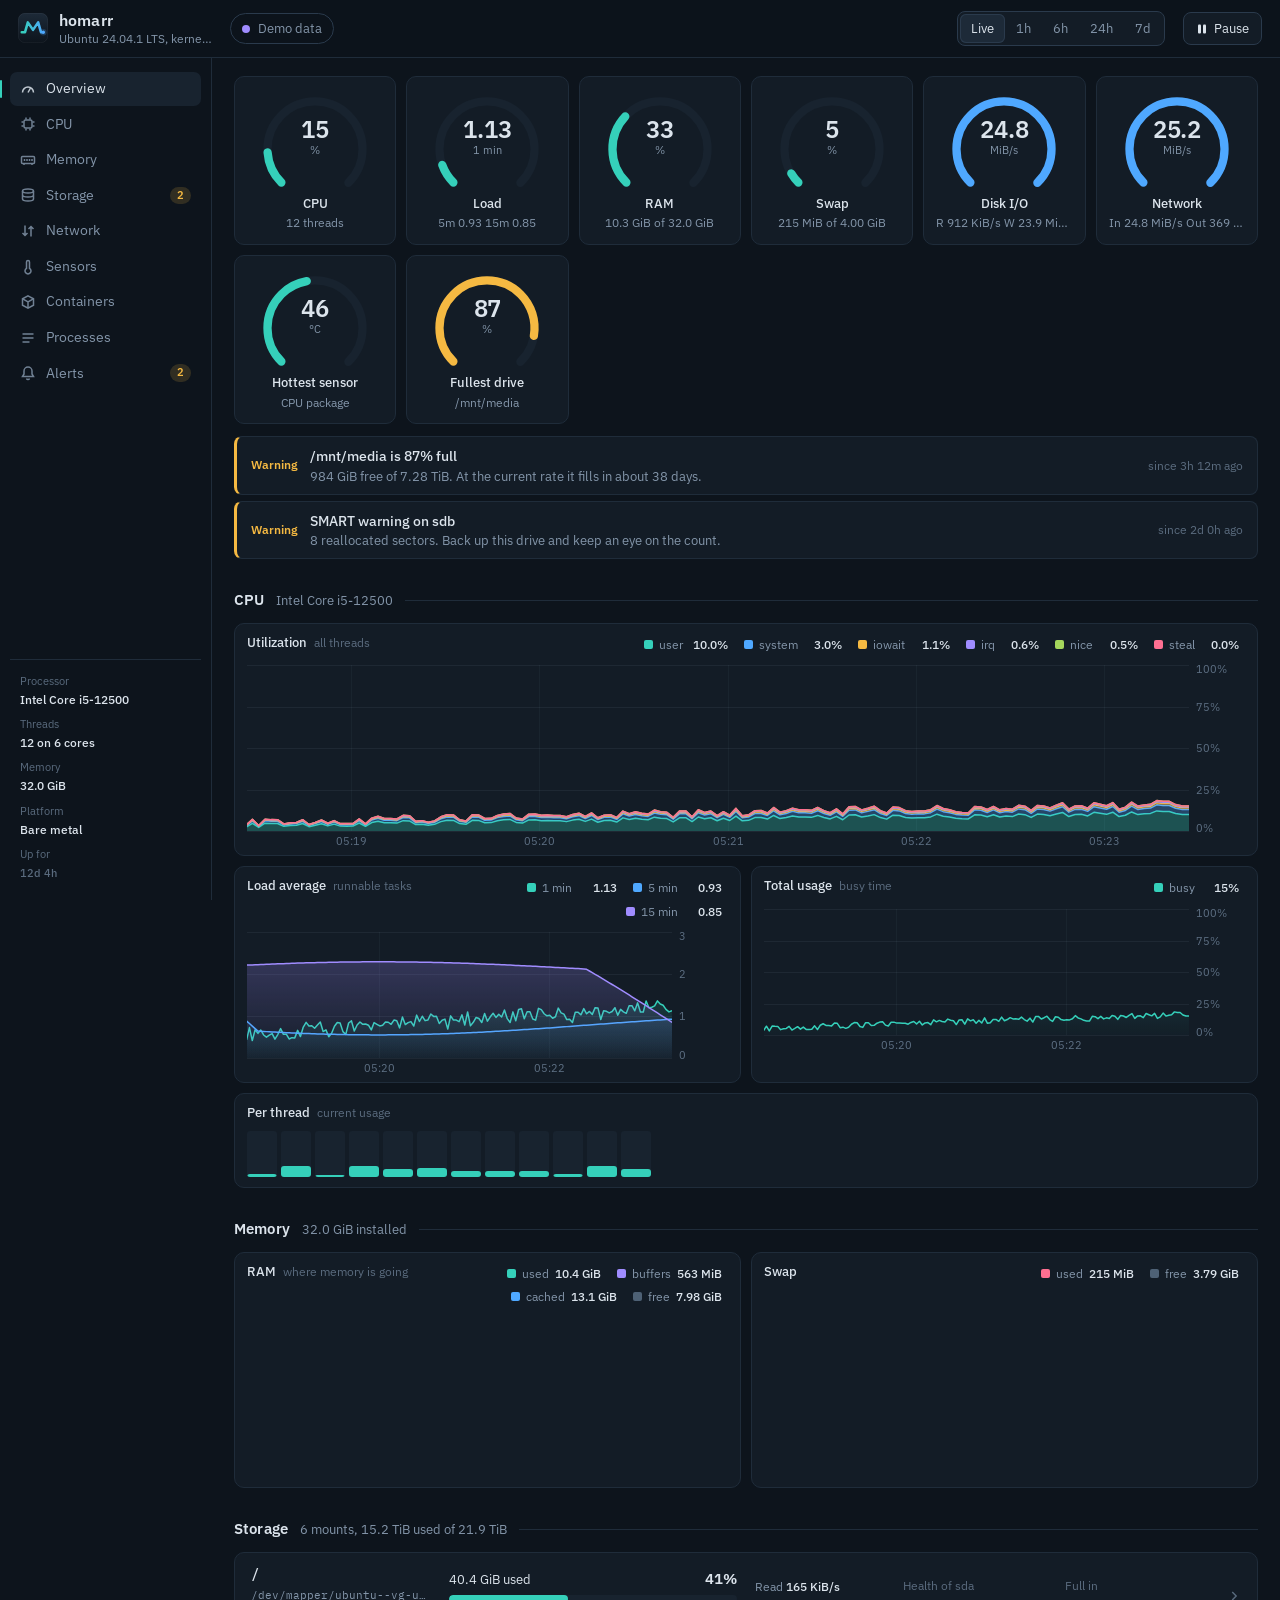
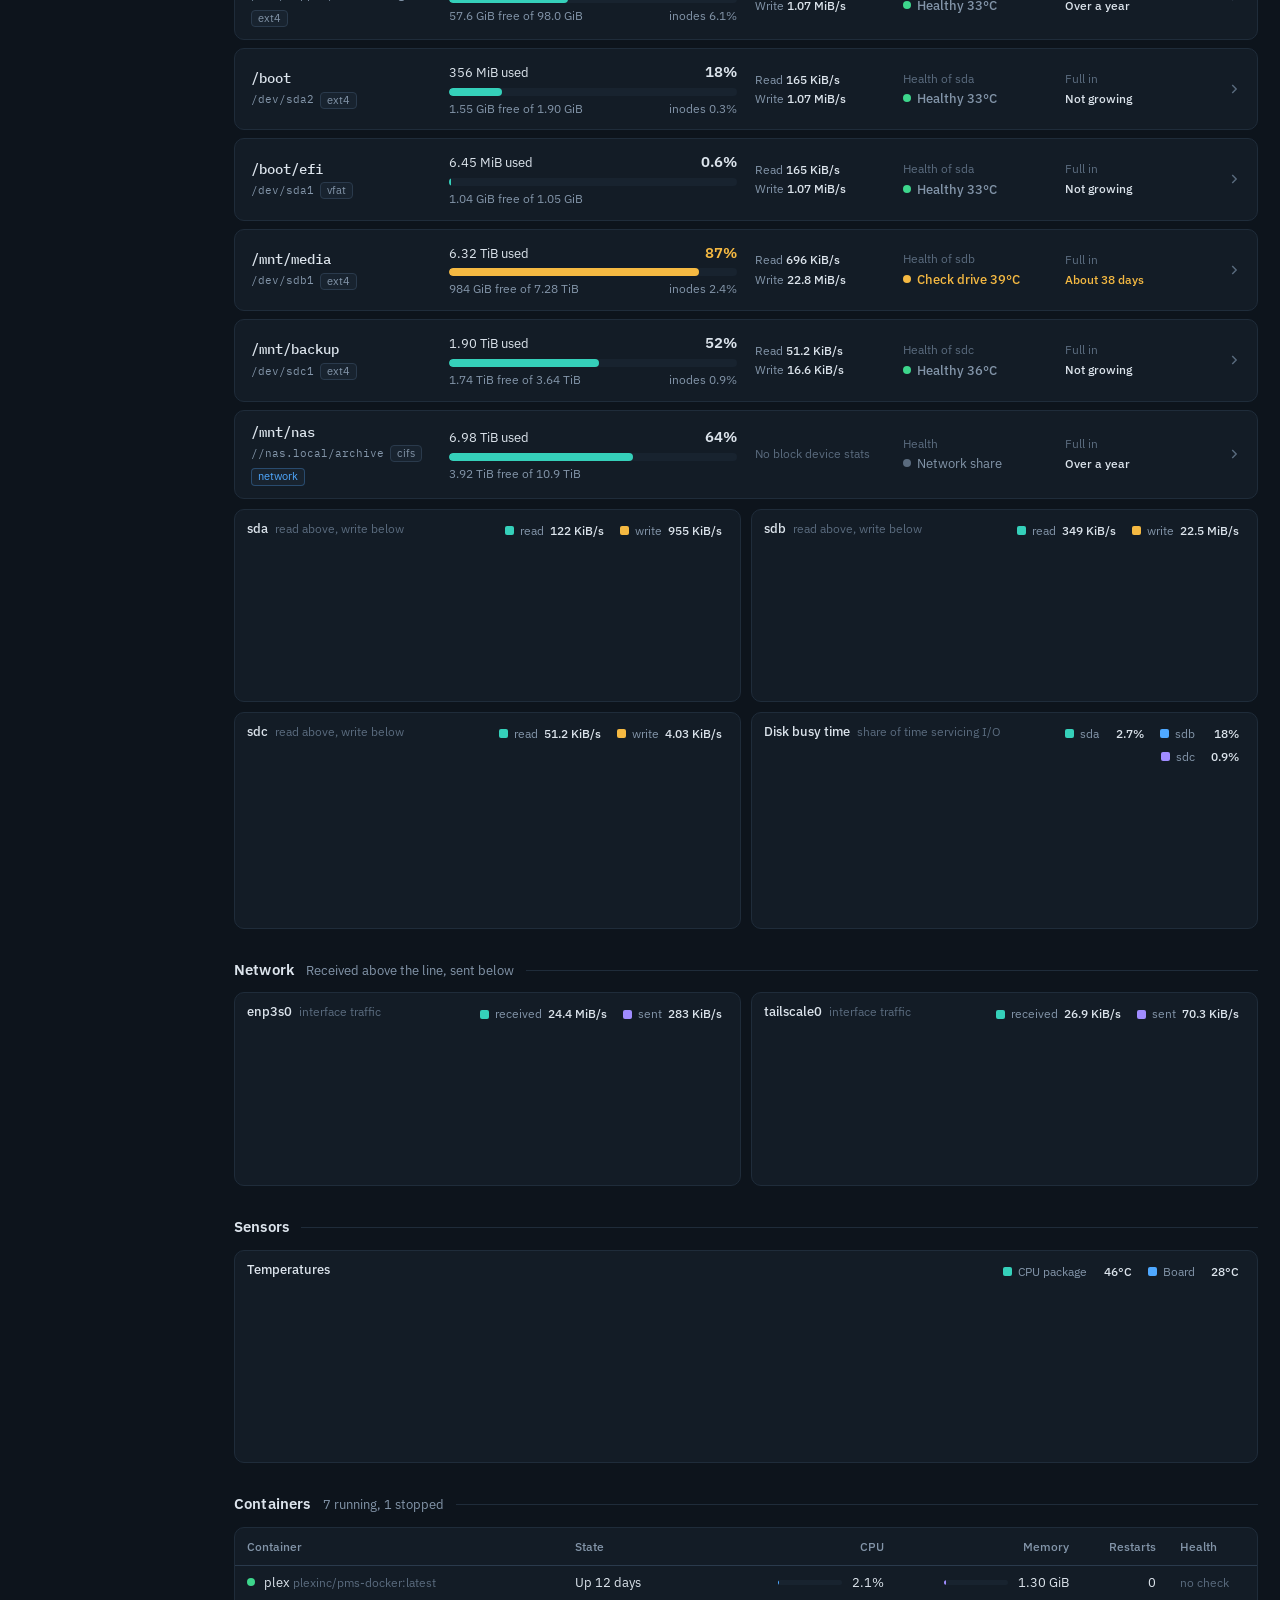
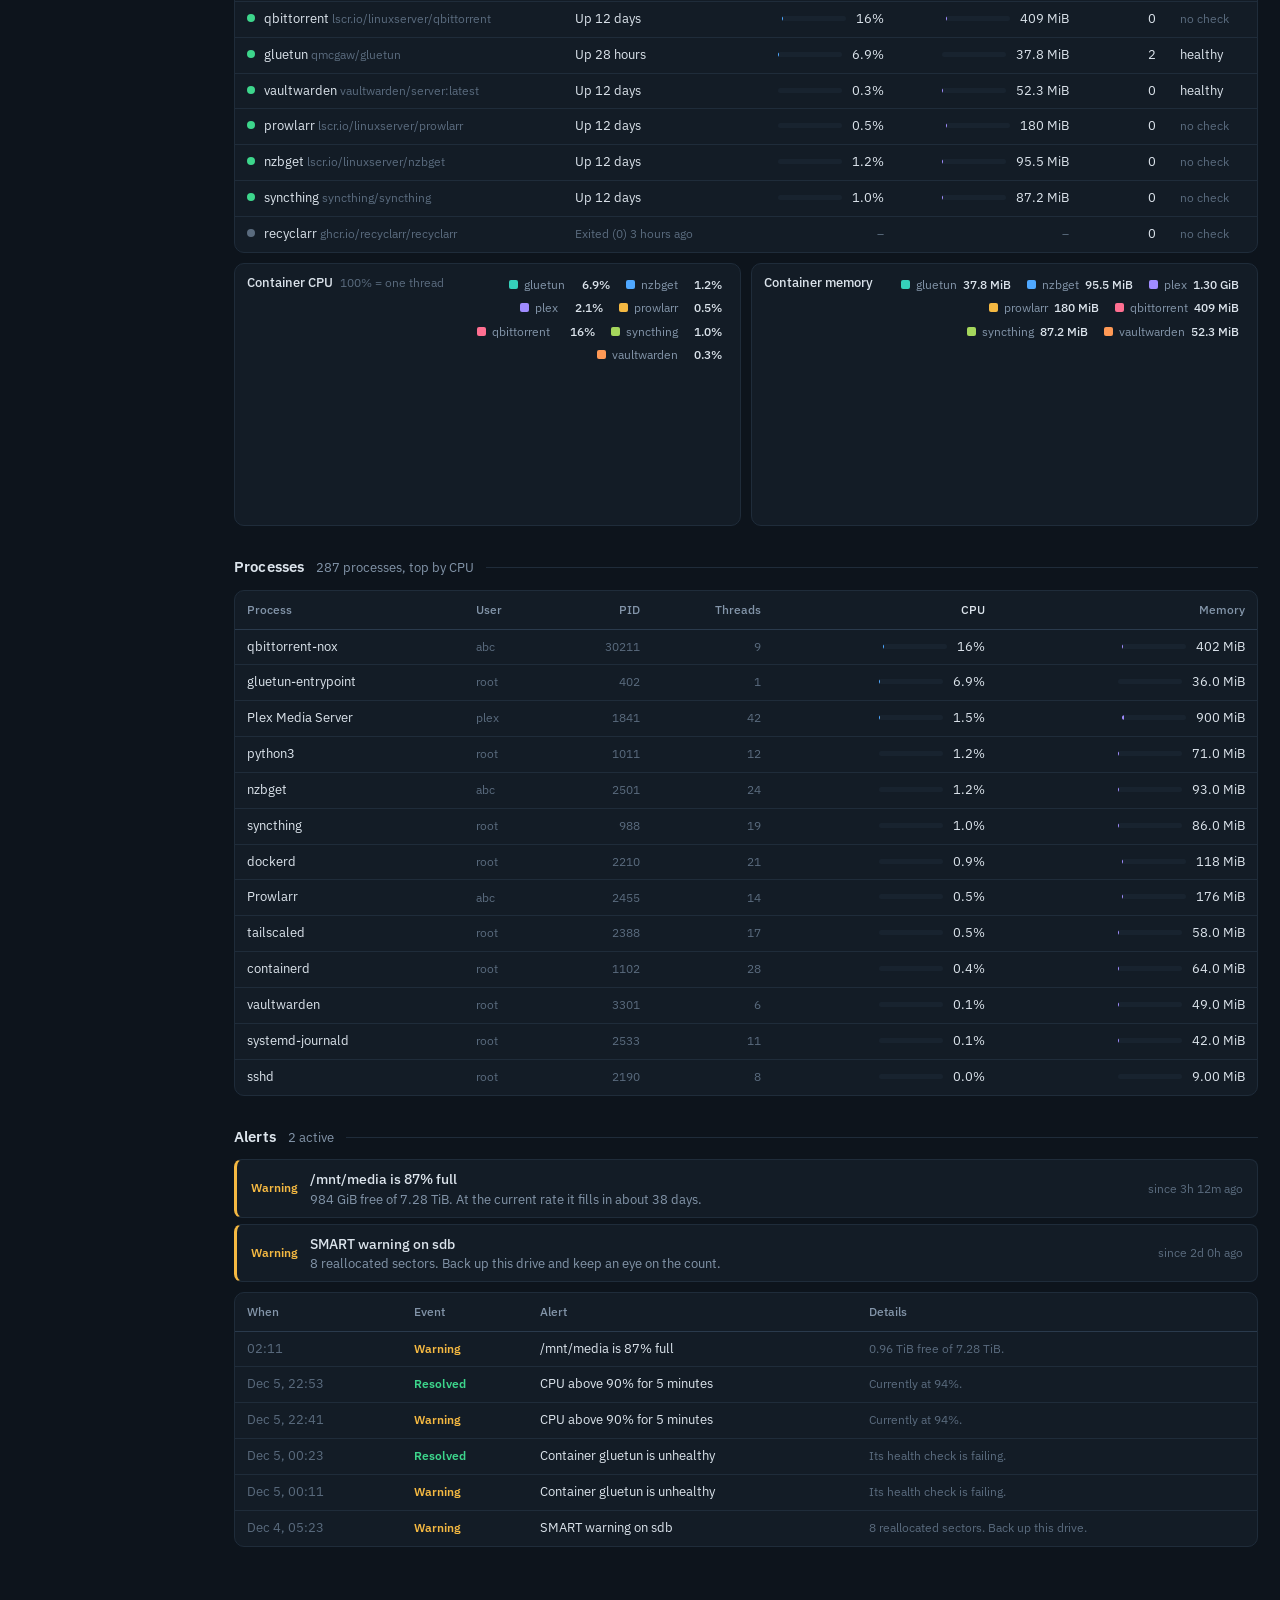
==== commit 0f712920: "Rename to Monitorr, add login, icon, and dev sandbox Co-Authored-By: Claude Opus 5.5 <noreply@anthro" ====
--- a/static/index.html
+++ b/static/index.html
@@ -4,8 +4,8 @@
 <meta charset="utf-8">
 <meta name="viewport" content="width=device-width, initial-scale=1, viewport-fit=cover">
 <meta name="color-scheme" content="dark">
-<title>Server Monitor</title>
-<link rel="icon" href="data:image/svg+xml,%3Csvg xmlns='http://www.w3.org/2000/svg' viewBox='0 0 32 32'%3E%3Crect width='32' height='32' rx='7' fill='%2315202B'/%3E%3Cpath d='M5 18h5l3-8 5 14 3-6h6' fill='none' stroke='%2335D0BA' stroke-width='2.6' stroke-linecap='round' stroke-linejoin='round'/%3E%3C/svg%3E">
+<title>Monitorr</title>
+<link rel="icon" href="icon.svg" type="image/svg+xml">
 <link rel="preconnect" href="https://fonts.googleapis.com">
 <link rel="preconnect" href="https://fonts.gstatic.com" crossorigin>
 <link href="https://fonts.googleapis.com/css2?family=IBM+Plex+Mono:wght@400;500&family=IBM+Plex+Sans:wght@400;500;600&display=swap" rel="stylesheet">
@@ -30,7 +30,7 @@
 /* top bar */
 .top{position:sticky;top:0;z-index:20;height:var(--top);display:flex;align-items:center;gap:18px;padding:0 18px;background:rgba(13,20,28,.88);backdrop-filter:blur(10px);border-bottom:1px solid var(--line)}
 .brand{display:flex;align-items:center;gap:11px;min-width:0;width:calc(var(--side) - 18px)}
-.brand svg{flex:none}
+.brand img{flex:none}
 .host{font-weight:600;font-size:15.5px;letter-spacing:.01em;white-space:nowrap;overflow:hidden;text-overflow:ellipsis}
 .hostsub{font-size:11.5px;color:var(--muted);white-space:nowrap;overflow:hidden;text-overflow:ellipsis}
 .conn{display:inline-flex;align-items:center;gap:8px;font-size:12.5px;color:var(--muted);padding:5px 11px;border:1px solid var(--line2);border-radius:999px}
@@ -200,7 +200,7 @@
 <body>
 <header class="top">
   <div class="brand">
-    <svg width="30" height="30" viewBox="0 0 32 32" aria-hidden="true"><rect width="32" height="32" rx="8" fill="#18232F"/><path d="M5 18h5l3-8 5 14 3-6h6" fill="none" stroke="#35D0BA" stroke-width="2.4" stroke-linecap="round" stroke-linejoin="round"/></svg>
+    <img src="icon.svg" width="30" height="30" alt="Monitorr" title="Monitorr">
     <div style="min-width:0"><div class="host" id="host">Connecting</div><div class="hostsub" id="hostsub"></div></div>
   </div>
   <span class="conn" id="conn" data-s="connecting"><i></i><span>Connecting</span></span>
@@ -215,6 +215,9 @@
   </div>
   <button class="btn" id="pause" aria-pressed="false">
     <svg width="12" height="12" viewBox="0 0 12 12" aria-hidden="true"><rect x="2" y="1.5" width="3" height="9" rx="1" fill="currentColor"/><rect x="7" y="1.5" width="3" height="9" rx="1" fill="currentColor"/></svg><span>Pause</span>
+  </button>
+  <button class="btn" id="logout" title="Sign out" aria-label="Sign out" hidden>
+    <svg width="13" height="13" viewBox="0 0 16 16" fill="none" stroke="currentColor" stroke-width="1.6" stroke-linecap="round" stroke-linejoin="round" aria-hidden="true"><path d="M6 2.5H3.5a1 1 0 0 0-1 1v9a1 1 0 0 0 1 1H6M10.5 11 13.5 8l-3-3M13.5 8H6"/></svg>
   </button>
 </header>
 
@@ -729,7 +732,7 @@
 }
 
 function renderInfo() {
-  $('#host').textContent = info.hostname; document.title = info.hostname + ' · Server Monitor';
+  $('#host').textContent = info.hostname; document.title = info.hostname + ' · Monitorr';
   $('#hostsub').textContent = `${info.os}, kernel ${info.kernel}`;
   const facts = [['Processor', info.cpu_model || info.arch], ['Threads', `${info.cores}${info.physical_cores ? ` on ${info.physical_cores} cores` : ''}`], ['Memory', fmtBytes(info.mem_total)], ['Platform', VIRT[info.virt] || info.virt], ['Up for', `<span id="uptime">${fmtDur(Date.now() / 1000 - info.boot_time)}</span>`]];
   $('#facts').innerHTML = facts.map(([k, v]) => `<div><span>${k}</span><b>${k === 'Up for' ? v : esc(v)}</b></div>`).join('');
@@ -758,9 +761,12 @@
 function connect() {
   const es = new EventSource('api/stream');
   es.onmessage = e => { if (connState !== 'live') { connState = 'live'; if (!view.paused) setConn('live'); } onSample(JSON.parse(e.data)); };
-  es.onerror = () => { connState = 'reconnecting'; if (!view.paused) setConn('reconnecting'); };
-}
-async function getJSON(u) { const r = await fetch(u, {cache: 'no-store'}); if (!r.ok) throw new Error(u + ' ' + r.status); return r.json(); }
+  es.onerror = () => {
+    connState = 'reconnecting'; if (!view.paused) setConn('reconnecting');
+    if (es.readyState === EventSource.CLOSED) setTimeout(() => getJSON('api/info').then(connect, () => es.onerror()), 5000);
+  };
+}
+async function getJSON(u) { const r = await fetch(u, {cache: 'no-store'}); if (r.status === 401) { location.href = 'login.html'; throw new Error('signed out'); } if (!r.ok) throw new Error(u + ' ' + r.status); return r.json(); }
 
 let histTimer = null;
 async function setRange(r) {
@@ -777,6 +783,7 @@
   try { await load(); } catch (e) { console.error(e); }
   histTimer = setInterval(() => load().catch(console.error), 60000);
 }
+$('#logout').addEventListener('click', async () => { await fetch('api/logout', {method: 'POST'}).catch(() => {}); location.href = 'login.html'; });
 $('#range').addEventListener('click', e => { const b = e.target.closest('button'); if (b) setRange(b.dataset.r); });
 $('#pause').addEventListener('click', () => {
   view.paused = !view.paused; view.frozen = view.paused ? live.t[live.t.length - 1] : null;
@@ -885,8 +892,10 @@
     const rec = await getJSON('api/recent'); for (const p of rec) live.push(p.t, p.s);
     mode = 'server';
   } catch (e) {
+    if (e.message === 'signed out') return;
     mode = 'demo'; demo = makeDemo(); info = demo.info; for (const p of demo.recent()) live.push(p.t, p.s);
   }
+  $('#logout').hidden = !info.auth;
   renderInfo(); buildGauges();
   if (mode === 'server') {
     try { onSample(await getJSON('api/state')); } catch (e) { ensureCharts(); requestDraw(); }
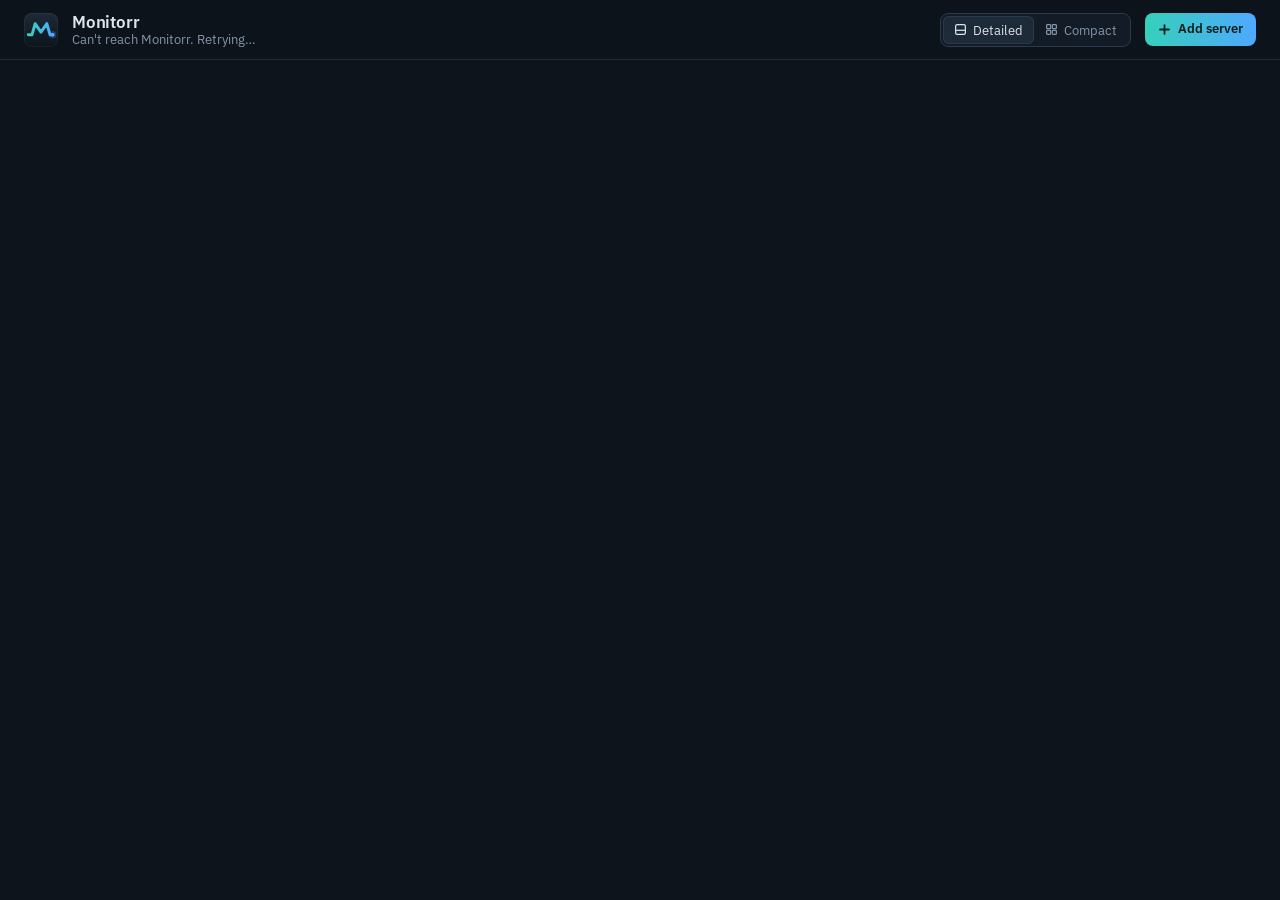
==== commit f53dbd9e: "Multi-server hub, service checks, logs and container actions, overview layout, security hardening Co" ====
--- a/static/index.html
+++ b/static/index.html
@@ -9,902 +9,455 @@
 <link rel="preconnect" href="https://fonts.googleapis.com">
 <link rel="preconnect" href="https://fonts.gstatic.com" crossorigin>
 <link href="https://fonts.googleapis.com/css2?family=IBM+Plex+Mono:wght@400;500&family=IBM+Plex+Sans:wght@400;500;600&display=swap" rel="stylesheet">
+<link rel="stylesheet" href="gauge.css">
+<link rel="stylesheet" href="forms.css">
 <style>
 :root{
   --bg:#0D141C; --panel:#131C26; --panel2:#18232F; --raise:#1D2A38;
   --line:#1F2C3A; --line2:#2A3A4C;
   --text:#DCE4EC; --muted:#8395A9; --faint:#5A6B7E;
-  --teal:#35D0BA; --sky:#4FA8FF; --violet:#A08CFF; --amber:#F5B942; --rose:#FF6F91; --lime:#A5D65C;
+  --teal:#35D0BA; --sky:#4FA8FF; --amber:#F5B942;
   --ok:#3DD68C; --warn:#F5B942; --crit:#FF5A5F;
   --sans:"IBM Plex Sans",system-ui,-apple-system,"Segoe UI",Roboto,sans-serif;
   --mono:"IBM Plex Mono",ui-monospace,SFMono-Regular,Menlo,Consolas,monospace;
-  --top:58px; --side:212px;
 }
 *{box-sizing:border-box}
-html{scroll-padding-top:calc(var(--top) + 14px)}
 body{margin:0;background:var(--bg);color:var(--text);font:14px/1.45 var(--sans);font-variant-numeric:tabular-nums;-webkit-font-smoothing:antialiased}
 button{font:inherit;color:inherit}
 :focus-visible{outline:2px solid var(--sky);outline-offset:2px;border-radius:4px}
 [hidden]{display:none!important}
-
-/* top bar */
-.top{position:sticky;top:0;z-index:20;height:var(--top);display:flex;align-items:center;gap:18px;padding:0 18px;background:rgba(13,20,28,.88);backdrop-filter:blur(10px);border-bottom:1px solid var(--line)}
-.brand{display:flex;align-items:center;gap:11px;min-width:0;width:calc(var(--side) - 18px)}
-.brand img{flex:none}
-.host{font-weight:600;font-size:15.5px;letter-spacing:.01em;white-space:nowrap;overflow:hidden;text-overflow:ellipsis}
-.hostsub{font-size:11.5px;color:var(--muted);white-space:nowrap;overflow:hidden;text-overflow:ellipsis}
-.conn{display:inline-flex;align-items:center;gap:8px;font-size:12.5px;color:var(--muted);padding:5px 11px;border:1px solid var(--line2);border-radius:999px}
-.conn i{width:8px;height:8px;border-radius:50%;background:var(--faint)}
-.conn[data-s=live] i{background:var(--ok);box-shadow:0 0 0 0 rgba(61,214,140,.6);animation:pulse 2s infinite}
-.conn[data-s=live]{color:var(--text)}
-.conn[data-s=reconnecting] i{background:var(--warn)}
-.conn[data-s=paused] i{background:var(--sky)}
-.conn[data-s=demo] i{background:var(--violet)}
-@keyframes pulse{0%{box-shadow:0 0 0 0 rgba(61,214,140,.55)}70%{box-shadow:0 0 0 7px rgba(61,214,140,0)}100%{box-shadow:0 0 0 0 rgba(61,214,140,0)}}
-.hovertime{font-size:12.5px;color:var(--muted);min-width:9ch}
+.sr{position:absolute;width:1px;height:1px;overflow:hidden;clip:rect(0 0 0 0);white-space:nowrap}
+
+.top{position:sticky;top:0;z-index:5;display:flex;align-items:center;gap:14px;padding:12px 24px;background:rgba(13,20,28,.88);backdrop-filter:blur(10px);border-bottom:1px solid var(--line)}
+.word{display:flex;flex-direction:column;line-height:1.2;min-width:0}
+.word b{font-size:17px;font-weight:600;letter-spacing:-.01em}
+.word span{font-size:12.5px;color:var(--muted);white-space:nowrap;overflow:hidden;text-overflow:ellipsis}
 .spacer{flex:1}
+.btn{border:1px solid var(--line2);background:var(--panel);padding:7px 13px;border-radius:8px;font-size:13px;cursor:pointer;display:inline-flex;align-items:center;gap:7px}
+.btn:hover{background:var(--panel2)}
 .seg{display:flex;background:var(--panel);border:1px solid var(--line2);border-radius:8px;padding:2px}
-.seg button{border:0;background:none;padding:5px 11px;border-radius:6px;font-size:12.5px;color:var(--muted);cursor:pointer}
+.seg button{border:0;background:none;padding:5px 11px;border-radius:6px;font-size:12.5px;color:var(--muted);cursor:pointer;display:inline-flex;align-items:center;gap:6px}
 .seg button:hover{color:var(--text)}
 .seg button[aria-pressed=true]{background:var(--raise);color:var(--text);box-shadow:inset 0 0 0 1px var(--line2)}
-.btn{border:1px solid var(--line2);background:var(--panel);padding:6px 12px;border-radius:8px;font-size:12.5px;cursor:pointer;display:inline-flex;align-items:center;gap:6px}
-.btn:hover{background:var(--panel2)}
-
-/* layout */
-.layout{display:grid;grid-template-columns:var(--side) minmax(0,1fr)}
-.side{position:sticky;top:var(--top);height:calc(100vh - var(--top));overflow:auto;border-right:1px solid var(--line);padding:14px 10px;display:flex;flex-direction:column;gap:2px}
-.side a{display:flex;align-items:center;gap:10px;padding:7px 10px;border-radius:7px;color:var(--muted);text-decoration:none;font-size:13.5px;position:relative}
-.side a svg{width:16px;height:16px;flex:none;opacity:.85}
-.side a:hover{color:var(--text);background:var(--panel)}
-.side a.on{color:var(--text);background:var(--panel2)}
-.side a.on::before{content:"";position:absolute;left:-10px;top:8px;bottom:8px;width:2px;border-radius:2px;background:var(--teal)}
-.badge{margin-left:auto;font-size:11px;font-weight:600;padding:1px 7px;border-radius:999px;background:rgba(245,185,66,.16);color:var(--warn)}
-.badge.crit{background:rgba(255,90,95,.16);color:var(--crit)}
-.facts{margin-top:auto;padding:14px 10px 4px;border-top:1px solid var(--line);font-size:12px;color:var(--muted);display:grid;gap:9px}
-.facts div{display:grid;gap:1px}
-.facts span{color:var(--faint);font-size:11px}
-.facts b{font-weight:500;color:var(--text);overflow-wrap:anywhere}
-
-main{padding:18px 22px 80px;min-width:0}
-section+section{margin-top:30px}
-.sh{display:flex;align-items:baseline;gap:12px;margin:0 0 12px}
-.sh h2{margin:0;font-size:15px;font-weight:600;letter-spacing:.01em}
-.sh .note{color:var(--muted);font-size:12.5px}
-.sh::after{content:"";flex:1;height:1px;background:var(--line);transform:translateY(-4px)}
-
-/* gauges */
-.gauges{display:grid;grid-template-columns:repeat(auto-fit,minmax(138px,1fr));gap:10px}
-.gauge{position:relative;background:var(--panel);border:1px solid var(--line);border-radius:10px;padding:12px 8px 12px;text-align:center}
-.gauge svg{display:block;width:100%;max-width:124px;margin:0 auto;height:auto}
-.gauge .trk{fill:none;stroke:var(--panel2);stroke-width:8;stroke-linecap:round}
-.gauge .val{fill:none;stroke-width:8;stroke-linecap:round;transition:stroke-dasharray .5s ease,stroke .3s}
-.gnum{position:absolute;left:0;right:0;top:40px;display:grid;justify-items:center;line-height:1.05}
-.gnum b{font-size:24px;font-weight:600;letter-spacing:-.01em}
-.gnum span{font-size:11px;color:var(--muted);margin-top:3px}
-.glabel{font-size:13px;font-weight:500;margin-top:-6px}
-.gsub{font-size:11.5px;color:var(--muted);margin-top:2px;white-space:nowrap;overflow:hidden;text-overflow:ellipsis;padding:0 4px}
-
-/* alert strip */
-.strip{margin-top:12px;display:grid;gap:6px}
-.okline{display:flex;align-items:center;gap:9px;color:var(--muted);font-size:13px;padding:10px 14px;border:1px dashed var(--line2);border-radius:8px}
-.okline i{width:8px;height:8px;border-radius:50%;background:var(--ok)}
-.al{display:grid;grid-template-columns:auto 1fr auto;gap:12px;align-items:center;background:var(--panel);border:1px solid var(--line);border-left:3px solid var(--warn);border-radius:8px;padding:9px 14px}
-.al.critical{border-left-color:var(--crit)}
-.al .sev{font-size:11.5px;font-weight:600;color:var(--warn)}
-.al.critical .sev{color:var(--crit)}
-.al .tt{font-weight:500}
-.al .dd{color:var(--muted);font-size:12.5px}
-.al time{color:var(--faint);font-size:12px;white-space:nowrap}
-
-/* charts */
-.grid{display:grid;grid-template-columns:repeat(auto-fill,minmax(440px,1fr));gap:10px}
-.chart{background:var(--panel);border:1px solid var(--line);border-radius:10px;padding:10px 12px 6px;min-width:0}
-.chart.wide{grid-column:1/-1}
-.ch{display:flex;align-items:flex-start;justify-content:space-between;gap:12px;margin-bottom:4px}
-.ct{font-size:13px;font-weight:500;white-space:nowrap}
-.ct small{color:var(--faint);font-size:11.5px;font-weight:400;margin-left:7px}
-.lg{display:flex;flex-wrap:wrap;justify-content:flex-end;gap:2px 4px;font-size:12px}
-.lg button{display:inline-flex;align-items:center;gap:6px;border:0;background:none;padding:2px 6px;border-radius:5px;cursor:pointer;color:var(--muted)}
-.lg button:hover{background:var(--panel2)}
-.lg i{width:9px;height:9px;border-radius:2px;flex:none}
-.lg b{font-weight:500;color:var(--text);min-width:5.5ch;text-align:right}
-.lg button.off{opacity:.38}
-.cv{position:relative}
-.cv canvas{display:block;width:100%;cursor:crosshair;touch-action:pan-y}
-
-/* cores */
-.cores{margin-top:10px;background:var(--panel);border:1px solid var(--line);border-radius:10px;padding:10px 12px}
-.cores .ch{margin-bottom:8px}
-.corebars{display:flex;gap:4px;height:46px;align-items:stretch}
-.core{flex:1;min-width:5px;max-width:30px;background:var(--panel2);border-radius:3px;position:relative;overflow:hidden}
-.core i{position:absolute;left:0;right:0;bottom:0;border-radius:3px 3px 0 0;transition:height .4s ease}
-
-/* drives */
-.drives{display:grid;gap:8px;margin-bottom:10px}
-.drive{background:var(--panel);border:1px solid var(--line);border-radius:10px}
-.drive>button{all:unset;box-sizing:border-box;width:100%;display:grid;grid-template-columns:minmax(150px,1.25fr) minmax(200px,2fr) minmax(120px,.9fr) minmax(130px,1fr) minmax(130px,1fr) 14px;gap:18px;align-items:center;padding:12px 16px;cursor:pointer;border-radius:10px}
-.drive>button:hover{background:rgba(255,255,255,.015)}
-.drive>button:focus-visible{outline:2px solid var(--sky);outline-offset:-2px}
-.dname{font-family:var(--mono);font-size:13.5px;font-weight:500;overflow:hidden;text-overflow:ellipsis;white-space:nowrap}
-.dmeta{display:flex;gap:6px;flex-wrap:wrap;margin-top:3px;font-size:11.5px;color:var(--muted);align-items:center}
-.dmeta .dev{font-family:var(--mono);font-size:11px;overflow:hidden;text-overflow:ellipsis;white-space:nowrap;max-width:210px}
-.tag{font-size:10.5px;padding:0 6px;border-radius:4px;background:var(--panel2);color:var(--muted);border:1px solid var(--line2)}
-.tag.net{color:var(--sky);border-color:rgba(79,168,255,.3)}
-.tag.ro{color:var(--crit);border-color:rgba(255,90,95,.35)}
-.urow{display:flex;justify-content:space-between;align-items:baseline;font-size:12.5px;margin-bottom:5px}
-.urow b{font-size:15px;font-weight:600}
-.bar{height:8px;background:var(--panel2);border-radius:4px;overflow:hidden}
-.bar i{display:block;height:100%;border-radius:4px;background:var(--teal);transition:width .5s ease}
-.bar i.warn{background:var(--warn)} .bar i.crit{background:var(--crit)}
-.usub{font-size:11.5px;color:var(--muted);margin-top:5px;display:flex;justify-content:space-between;gap:8px}
-.kv{font-size:12px;color:var(--muted);display:grid;gap:2px}
-.kv b{color:var(--text);font-weight:500}
-.smart{display:inline-flex;align-items:center;gap:6px;font-size:12.5px;font-weight:500}
-.smart i{width:8px;height:8px;border-radius:50%;background:var(--faint)}
-.smart.ok i{background:var(--ok)} .smart.warning i{background:var(--warn)} .smart.failed i{background:var(--crit)}
-.smart.warning{color:var(--warn)} .smart.failed{color:var(--crit)} .smart.na{color:var(--muted);font-weight:400}
-.chev{width:14px;height:14px;color:var(--faint);transition:transform .2s}
-.drive.open .chev{transform:rotate(90deg)}
-.dexp{padding:0 16px 14px}
-.dexp .chart{background:var(--bg)}
-.dstatus{color:var(--crit);font-size:12.5px}
-
-/* tables */
-.tw{background:var(--panel);border:1px solid var(--line);border-radius:10px;overflow-x:auto}
-table{width:100%;border-collapse:collapse;font-size:13px}
-th{font-weight:500;color:var(--muted);font-size:12px;text-align:left;padding:10px 12px;border-bottom:1px solid var(--line2);white-space:nowrap}
-th.n,td.n{text-align:right}
-th button{all:unset;cursor:pointer} th button:hover{color:var(--text)}
-th button[aria-sort]{color:var(--text)}
-td{padding:8px 12px;border-bottom:1px solid var(--line);white-space:nowrap}
-tr:last-child td{border-bottom:0}
-tbody tr:hover td{background:rgba(255,255,255,.015)}
-.dot{display:inline-block;width:8px;height:8px;border-radius:50%;margin-right:9px;background:var(--faint);vertical-align:1px}
-.dot.running{background:var(--ok)} .dot.restarting,.dot.dead{background:var(--crit)} .dot.paused{background:var(--warn)}
-.sub{color:var(--faint);font-size:11.5px}
-.mini{display:inline-block;width:64px;height:5px;background:var(--panel2);border-radius:3px;margin-right:10px;vertical-align:2px;overflow:hidden}
-.mini i{display:block;height:100%;background:var(--sky);border-radius:3px}
-.mono{font-family:var(--mono);font-size:12.5px}
-.empty{padding:22px 16px;color:var(--muted);font-size:13px}
-.empty code{font-family:var(--mono);font-size:12px;color:var(--text);background:var(--panel2);padding:1px 5px;border-radius:4px}
-.hl-crit{color:var(--crit)} .hl-warn{color:var(--warn)}
-
-.log td:first-child{color:var(--faint)}
-.kind{font-size:11.5px;font-weight:600}
-.kind.raised.warning{color:var(--warn)} .kind.raised.critical{color:var(--crit)} .kind.resolved{color:var(--ok)}
-
-@media (max-width:1100px){
-  .drive>button{grid-template-columns:minmax(140px,1fr) minmax(180px,1.6fr) minmax(120px,1fr) 14px}
-  .drive .c-io,.drive .c-fore{display:none}
-}
-@media (max-width:900px){
-  :root{--top:auto}
-  .top{position:static;flex-wrap:wrap;height:auto;padding:10px 14px;gap:10px}
-  .brand{width:auto;flex:1 1 100%}
-  .spacer{display:none}
-  .hovertime{display:none}
-  .layout{display:block}
-  .side{position:sticky;top:0;height:auto;flex-direction:row;overflow-x:auto;border-right:0;border-bottom:1px solid var(--line);padding:6px 10px;background:var(--bg);z-index:10}
-  .side a{white-space:nowrap}
-  .side a.on::before{display:none}
-  .facts{display:none}
-  main{padding:14px 12px 60px}
-  .grid{grid-template-columns:minmax(0,1fr)}
-  .drive>button{grid-template-columns:minmax(0,1fr) 14px;gap:10px}
-  .drive .c-use{grid-column:1/-1;grid-row:2}
-  .drive .c-smart{display:none}
-}
-@media (prefers-reduced-motion:reduce){*{animation:none!important;transition:none!important}}
+
+main{max-width:1320px;margin:0 auto;padding:24px}
+
+/* Every card is the same size: fixed sections inside, and every grid row as tall as the tallest. */
+.grid{--min:300px;display:grid;grid-template-columns:repeat(auto-fill,minmax(var(--min),1fr));grid-auto-rows:1fr;gap:16px}
+.grid[data-density=compact]{--min:250px;gap:12px}
+
+/* server card: green when nothing is wrong, red when it has alerts or can't be reached */
+.card{--c:var(--faint);position:relative;min-width:0;display:flex;flex-direction:column;gap:12px;padding:16px 16px 12px;border-radius:14px;
+  background:linear-gradient(180deg,color-mix(in srgb,var(--c) 11%,var(--panel)) 0%,var(--panel) 55%);
+  border:1px solid color-mix(in srgb,var(--c) 45%,var(--line));transition:border-color .3s,background .3s,translate .15s,box-shadow .2s}
+.card::before{content:"";position:absolute;inset:0 0 auto;height:3px;border-radius:14px 14px 0 0;background:var(--c)}
+.card[data-s=ok]{--c:var(--ok)}
+.card[data-s=alert],.card[data-s=offline]{--c:var(--crit)}
+.card:hover{translate:0 -2px;border-color:color-mix(in srgb,var(--c) 70%,var(--line))}
+.card a.open{position:absolute;inset:0;border-radius:14px;z-index:1}
+.card .head{display:flex;align-items:center;gap:6px;height:40px}
+.card .name{flex:1;min-width:0}
+.card .name b{display:block;font-size:15.5px;font-weight:600;line-height:21px;white-space:nowrap;overflow:hidden;text-overflow:ellipsis}
+.card .name>span{display:block;font-size:12.5px;line-height:18px;color:var(--muted);white-space:nowrap;overflow:hidden;text-overflow:ellipsis}
+.tag{display:inline-block;margin-left:6px;padding:0 7px;border-radius:999px;font-size:11px;font-weight:500;line-height:17px;color:var(--sky);background:color-mix(in srgb,var(--sky) 14%,transparent);vertical-align:2px}
+.badge{flex:none;display:inline-flex;align-items:center;gap:6px;padding:3px 10px 3px 6px;border-radius:999px;font-size:12.5px;font-weight:600;
+  color:var(--c);background:color-mix(in srgb,var(--c) 15%,transparent);border:1px solid color-mix(in srgb,var(--c) 35%,transparent)}
+.badge b{display:grid;place-items:center;min-width:20px;height:20px;padding:0 5px;border-radius:999px;background:var(--c);color:var(--bg);font-size:12px}
+.card[data-s=offline] .badge,.card[data-s=pending] .badge{padding-left:10px}
+
+/* controls above the card's link: grip, pin mark, menu */
+.ctl{position:relative;z-index:2;flex:none;display:grid;place-items:center;width:26px;height:28px;border:0;border-radius:7px;background:none;color:var(--faint);cursor:pointer}
+.ctl:hover{color:var(--text);background:color-mix(in srgb,var(--text) 8%,transparent)}
+.grip{margin-left:-8px;width:18px;cursor:grab;touch-action:none;opacity:.55}
+.card:hover .grip,.grip:focus-visible{opacity:1}
+.pin{flex:none;color:var(--sky);display:grid;place-items:center;width:18px}
+
+.gauges{display:grid;grid-template-columns:repeat(3,minmax(0,1fr));gap:8px}
+.card .gauge{padding:10px 4px 8px}
+.card .gauge .glabel{font-size:12px}
+.card[data-s=offline] .gauges{opacity:.4;filter:grayscale(1)}
+
+/* alert lines: always room for three plus "and N more", so footers line up */
+.alerts{display:flex;flex-direction:column;gap:4px;height:calc(4 * 19px + 3 * 4px);overflow:hidden;font-size:13px;line-height:19px}
+.alerts div{display:flex;gap:8px;align-items:center;min-width:0}
+.alerts div span{white-space:nowrap;overflow:hidden;text-overflow:ellipsis}
+.alerts i{flex:none;width:7px;height:7px;border-radius:50%;background:var(--warn)}
+.alerts i.critical{background:var(--crit)}
+.alerts .fine{color:var(--muted)} .alerts .fine i{background:var(--ok)}
+.alerts .more{color:var(--faint);font-size:12px;padding-left:15px}
+.foot{margin-top:auto;display:flex;align-items:center;gap:10px;height:30px;padding-top:10px;border-top:1px solid var(--line);font-size:12px;color:var(--faint);white-space:nowrap;overflow:hidden}
+.foot span{overflow:hidden;text-overflow:ellipsis}
+
+/* compact: same parts, smaller; still identical from card to card */
+.grid[data-density=compact] .card{gap:10px;padding:14px 14px 12px}
+.grid[data-density=compact] .gauge{padding:6px 2px 5px;border-radius:8px}
+.grid[data-density=compact] .gauge svg{max-width:62px}
+.grid[data-density=compact] .gauge .glabel{font-size:11px;margin-top:-4px}
+.grid[data-density=compact] .alerts{height:19px}
+.grid[data-density=compact] .foot{display:none}
+.grid[data-density=compact] .tag{font-size:0;width:7px;height:7px;padding:0;margin-left:7px;background:var(--sky);vertical-align:3px}  /* keep the name readable */
+
+.add{display:grid;place-items:center;align-content:center;gap:10px;min-height:120px;border:1.5px dashed var(--line2);border-radius:14px;background:none;color:var(--muted);cursor:pointer;transition:color .2s,border-color .2s}
+.add:hover{color:var(--text);border-color:var(--teal)}
+.add svg{width:34px;height:34px;padding:8px;border-radius:10px;background:var(--panel2)}
+
+/* dragging */
+.card.dragging{z-index:20;cursor:grabbing;translate:none;box-shadow:0 24px 50px -12px rgba(0,0,0,.7),0 0 0 1px color-mix(in srgb,var(--sky) 60%,transparent);transition:box-shadow .2s}
+.card.dragging .grip{cursor:grabbing}
+.grid.is-dragging .card:not(.dragging){opacity:.85}
+.grid.is-dragging, .grid.is-dragging *{user-select:none}
+
+/* card menu */
+.menu{position:absolute;z-index:30;min-width:200px;padding:5px;border-radius:10px;background:var(--raise);border:1px solid var(--line2);box-shadow:0 16px 40px -12px rgba(0,0,0,.7)}
+.menu button{display:flex;align-items:center;gap:10px;width:100%;padding:7px 10px;border:0;border-radius:7px;background:none;font-size:13px;text-align:left;cursor:pointer}
+.menu button:hover:not(:disabled),.menu button:focus-visible{background:var(--panel2);outline:none}
+.menu button:disabled{color:var(--faint);cursor:default}
+.menu button svg{flex:none;color:var(--muted)}
+.menu hr{border:0;border-top:1px solid var(--line2);margin:5px 4px}
+.menu .danger{color:var(--crit)} .menu .danger svg{color:var(--crit)}
+
+@media (max-width:640px){
+  .top{padding:10px 16px;gap:10px} main{padding:16px}
+  .top .btn span,.seg .lbl{display:none}
+  .grid,.grid[data-density=compact]{grid-template-columns:minmax(0,1fr)}
+  .grip{opacity:1}
+}
+@media (prefers-reduced-motion:reduce){*{transition:none!important}}
 </style>
 </head>
 <body>
 <header class="top">
-  <div class="brand">
-    <img src="icon.svg" width="30" height="30" alt="Monitorr" title="Monitorr">
-    <div style="min-width:0"><div class="host" id="host">Connecting</div><div class="hostsub" id="hostsub"></div></div>
+  <img src="icon.svg" width="34" height="34" alt="">
+  <div class="word"><b>Monitorr</b><span id="summary">Loading servers…</span></div>
+  <span class="spacer"></span>
+  <div class="seg" id="density" role="group" aria-label="Card size">
+    <button data-d="detailed" aria-pressed="true" title="Detailed cards"><svg width="13" height="13" viewBox="0 0 16 16" fill="none" stroke="currentColor" stroke-width="1.5" aria-hidden="true"><rect x="2" y="2" width="12" height="12" rx="2"/><path d="M2 9h12"/></svg><span class="lbl">Detailed</span></button>
+    <button data-d="compact" aria-pressed="false" title="Compact cards"><svg width="13" height="13" viewBox="0 0 16 16" fill="none" stroke="currentColor" stroke-width="1.5" aria-hidden="true"><rect x="2" y="2" width="5" height="5" rx="1"/><rect x="9" y="2" width="5" height="5" rx="1"/><rect x="2" y="9" width="5" height="5" rx="1"/><rect x="9" y="9" width="5" height="5" rx="1"/></svg><span class="lbl">Compact</span></button>
   </div>
-  <span class="conn" id="conn" data-s="connecting"><i></i><span>Connecting</span></span>
-  <span class="hovertime" id="hovertime" aria-live="off"></span>
-  <span class="spacer"></span>
-  <div class="seg" id="range" role="group" aria-label="Time range">
-    <button data-r="live" aria-pressed="true">Live</button>
-    <button data-r="1h" aria-pressed="false">1h</button>
-    <button data-r="6h" aria-pressed="false">6h</button>
-    <button data-r="24h" aria-pressed="false">24h</button>
-    <button data-r="7d" aria-pressed="false">7d</button>
-  </div>
-  <button class="btn" id="pause" aria-pressed="false">
-    <svg width="12" height="12" viewBox="0 0 12 12" aria-hidden="true"><rect x="2" y="1.5" width="3" height="9" rx="1" fill="currentColor"/><rect x="7" y="1.5" width="3" height="9" rx="1" fill="currentColor"/></svg><span>Pause</span>
-  </button>
+  <button class="btn primary" id="add-btn"><svg width="13" height="13" viewBox="0 0 16 16" fill="none" stroke="currentColor" stroke-width="2.2" stroke-linecap="round" aria-hidden="true"><path d="M8 2.5v11M2.5 8h11"/></svg><span>Add server</span></button>
   <button class="btn" id="logout" title="Sign out" aria-label="Sign out" hidden>
     <svg width="13" height="13" viewBox="0 0 16 16" fill="none" stroke="currentColor" stroke-width="1.6" stroke-linecap="round" stroke-linejoin="round" aria-hidden="true"><path d="M6 2.5H3.5a1 1 0 0 0-1 1v9a1 1 0 0 0 1 1H6M10.5 11 13.5 8l-3-3M13.5 8H6"/></svg>
   </button>
 </header>
 
-<div class="layout">
-  <nav class="side" id="side" aria-label="Sections">
-    <a href="#overview"><svg viewBox="0 0 16 16" fill="none" stroke="currentColor" stroke-width="1.5"><path d="M2.5 11.5a5.5 5.5 0 1 1 11 0"/><path d="M8 11.5 10.5 7"/></svg>Overview</a>
-    <a href="#cpu"><svg viewBox="0 0 16 16" fill="none" stroke="currentColor" stroke-width="1.5"><rect x="4" y="4" width="8" height="8" rx="1.5"/><path d="M6 1.5v2M10 1.5v2M6 12.5v2M10 12.5v2M1.5 6h2M1.5 10h2M12.5 6h2M12.5 10h2"/></svg>CPU</a>
-    <a href="#memory"><svg viewBox="0 0 16 16" fill="none" stroke="currentColor" stroke-width="1.5"><rect x="1.5" y="4.5" width="13" height="7" rx="1"/><path d="M4.5 7v2M7 7v2M9.5 7v2M12 7v2M4 11.5V13M12 11.5V13"/></svg>Memory</a>
-    <a href="#storage"><svg viewBox="0 0 16 16" fill="none" stroke="currentColor" stroke-width="1.5"><ellipse cx="8" cy="4" rx="5.5" ry="2"/><path d="M2.5 4v8c0 1.1 2.5 2 5.5 2s5.5-.9 5.5-2V4M2.5 8c0 1.1 2.5 2 5.5 2s5.5-.9 5.5-2"/></svg>Storage<span class="badge" id="b-storage" hidden></span></a>
-    <a href="#network"><svg viewBox="0 0 16 16" fill="none" stroke="currentColor" stroke-width="1.5"><path d="M5 2.5v10M2.5 10 5 12.5 7.5 10M11 13.5v-10M8.5 6 11 3.5 13.5 6"/></svg>Network</a>
-    <a href="#sensors" id="nav-sensors" hidden><svg viewBox="0 0 16 16" fill="none" stroke="currentColor" stroke-width="1.5"><path d="M6.5 9.3V3a1.5 1.5 0 0 1 3 0v6.3a3 3 0 1 1-3 0Z"/></svg>Sensors</a>
-    <a href="#containers"><svg viewBox="0 0 16 16" fill="none" stroke="currentColor" stroke-width="1.5"><path d="m8 1.8 5.5 3v6.4L8 14.2l-5.5-3V4.8Z"/><path d="M2.7 4.9 8 7.8l5.3-2.9M8 7.8v6.3"/></svg>Containers<span class="badge" id="b-ctr" hidden></span></a>
-    <a href="#processes"><svg viewBox="0 0 16 16" fill="none" stroke="currentColor" stroke-width="1.5"><path d="M2.5 4h11M2.5 8h11M2.5 12h7"/></svg>Processes</a>
-    <a href="#alerts"><svg viewBox="0 0 16 16" fill="none" stroke="currentColor" stroke-width="1.5"><path d="M8 2a4 4 0 0 1 4 4v3l1.5 2.5h-11L4 9V6a4 4 0 0 1 4-4ZM6.5 13.5a1.6 1.6 0 0 0 3 0"/></svg>Alerts<span class="badge" id="b-alerts" hidden></span></a>
-    <div class="facts" id="facts"></div>
-  </nav>
-
-  <main id="main">
-    <section id="overview">
-      <div class="gauges" id="gauges"></div>
-      <div class="strip" id="strip"></div>
-    </section>
-
-    <section id="cpu">
-      <div class="sh"><h2>CPU</h2><span class="note" id="cpu-note"></span></div>
-      <div class="grid" id="g-cpu"></div>
-      <div class="cores"><div class="ch"><div class="ct">Per thread<small>current usage</small></div></div><div class="corebars" id="cores"></div></div>
-    </section>
-
-    <section id="memory">
-      <div class="sh"><h2>Memory</h2><span class="note" id="mem-note"></span></div>
-      <div class="grid" id="g-mem"></div>
-    </section>
-
-    <section id="storage">
-      <div class="sh"><h2>Storage</h2><span class="note" id="storage-note"></span></div>
-      <div class="drives" id="drives"></div>
-      <div class="grid" id="g-disk"></div>
-    </section>
-
-    <section id="network">
-      <div class="sh"><h2>Network</h2><span class="note">Received above the line, sent below</span></div>
-      <div class="grid" id="g-net"></div>
-    </section>
-
-    <section id="sensors" hidden>
-      <div class="sh"><h2>Sensors</h2></div>
-      <div class="grid" id="g-temp"></div>
-    </section>
-
-    <section id="containers">
-      <div class="sh"><h2>Containers</h2><span class="note" id="ctr-note"></span></div>
-      <div class="tw" id="ctr-table"></div>
-      <div class="grid" id="g-ctr" style="margin-top:10px"></div>
-    </section>
-
-    <section id="processes">
-      <div class="sh"><h2>Processes</h2><span class="note" id="proc-note"></span></div>
-      <div class="tw">
-        <table>
-          <thead><tr><th>Process</th><th>User</th><th class="n">PID</th><th class="n">Threads</th>
-            <th class="n"><button data-sort="cpu" aria-sort="descending">CPU</button></th>
-            <th class="n"><button data-sort="mem">Memory</button></th></tr></thead>
-          <tbody id="procs"></tbody>
-        </table>
-      </div>
-    </section>
-
-    <section id="alerts">
-      <div class="sh"><h2>Alerts</h2><span class="note" id="alert-note"></span></div>
-      <div class="strip" id="alerts-active" style="margin-top:0"></div>
-      <div class="tw" style="margin-top:10px">
-        <table class="log"><thead><tr><th>When</th><th>Event</th><th>Alert</th><th>Details</th></tr></thead><tbody id="alog"></tbody></table>
-      </div>
-    </section>
-  </main>
-</div>
-
+<main>
+  <div class="grid" id="grid" data-density="detailed"></div>
+  <p class="sr" id="announce" aria-live="polite"></p>
+</main>
+
+<div class="menu" id="menu" role="menu" hidden></div>
+
+<dialog id="dlg">
+  <form id="add-form" method="dialog">
+    <h2>Add a server</h2>
+    <p class="hint">Install the Monitorr agent on it first: <code>sudo ./install.sh --agent</code>. The installer prints the address and token to paste here.</p>
+    <label for="f-name">Name</label>
+    <input id="f-name" name="name" placeholder="NAS" required maxlength="60">
+    <label for="f-url">Address</label>
+    <input id="f-url" name="url" placeholder="http://100.64.0.12:8088" required spellcheck="false" autocapitalize="none">
+    <label for="f-token">Agent token</label>
+    <input id="f-token" name="token" required spellcheck="false" autocapitalize="none" autocomplete="off">
+    <p class="err" id="f-err" role="alert"></p>
+    <div class="row">
+      <button type="button" class="btn" id="f-cancel">Cancel</button>
+      <button class="btn primary" id="f-go">Connect and add</button>
+    </div>
+  </form>
+</dialog>
+
+<script src="gauge.js"></script>
 <script>
-'use strict';
-/* ---------------- constants & formatting ---------------- */
-const KiB = 1024, MiB = KiB * 1024, GiB = MiB * 1024, TiB = GiB * 1024;
-const COL = {teal:'#35D0BA', sky:'#4FA8FF', violet:'#A08CFF', amber:'#F5B942', rose:'#FF6F91', lime:'#A5D65C', slate:'#4E6175', orange:'#FF9955'};
-const PAL = [COL.teal, COL.sky, COL.violet, COL.amber, COL.rose, COL.lime, COL.orange, '#62E0E8', '#D58CFF', '#F7D774', '#7FC4FF', '#FFB3C7'];
-const SPANS = {'1h':3600, '6h':21600, '24h':86400, '7d':604800};
-const LIVE_WINDOW = 300;
-const FONT = '10.5px "IBM Plex Sans", system-ui, sans-serif';
-const VIRT = {none:'Bare metal', microsoft:'Hyper-V', kvm:'KVM', qemu:'QEMU', vmware:'VMware', oracle:'VirtualBox', xen:'Xen', lxc:'LXC container', docker:'Docker', wsl:'WSL', 'systemd-nspawn':'nspawn'};
-
-const $ = (s, r = document) => r.querySelector(s);
-const esc = s => String(s ?? '').replace(/[&<>"']/g, c => ({'&':'&amp;','<':'&lt;','>':'&gt;','"':'&quot;',"'":'&#39;'}[c]));
-const clamp = (v, a, b) => Math.min(b, Math.max(a, v));
-function fmtBytes(v) {
-  if (v == null || !isFinite(v)) return '–';
-  v = Math.abs(v);
-  const u = ['B','KiB','MiB','GiB','TiB','PiB']; let i = 0;
-  while (v >= 1024 && i < u.length - 1) { v /= 1024; i++; }
-  const d = i === 0 ? 0 : v >= 100 ? 0 : v >= 10 ? 1 : 2;
-  return v.toFixed(d) + ' ' + u[i];
-}
-const fmtRate = v => v == null ? '–' : fmtBytes(v) + '/s';
-const fmtPct = v => v == null || !isFinite(v) ? '–' : (Math.abs(v) >= 10 ? v.toFixed(0) : v.toFixed(1)) + '%';
-const fmt2 = v => v == null ? '–' : v.toFixed(2);
-const fmtTemp = v => v == null ? '–' : Math.round(v) + '°C';
-function fmtDur(s) {
-  s = Math.max(0, s); const d = Math.floor(s / 86400), h = Math.floor(s % 86400 / 3600), m = Math.floor(s % 3600 / 60);
-  return d ? `${d}d ${h}h` : h ? `${h}h ${m}m` : `${m}m`;
-}
-function fmtAgo(ts) {
-  const s = Date.now() / 1000 - ts;
-  if (s < 90) return 'just now';
-  return fmtDur(s) + ' ago';
-}
-const pad2 = n => String(n).padStart(2, '0');
-function fmtClock(t, secs = true) { const d = new Date(t * 1000); return pad2(d.getHours()) + ':' + pad2(d.getMinutes()) + (secs ? ':' + pad2(d.getSeconds()) : ''); }
-function fmtWhen(t) {
-  const d = new Date(t * 1000), today = new Date();
-  const same = d.toDateString() === today.toDateString();
-  return (same ? '' : d.toLocaleDateString(undefined, {month:'short', day:'numeric'}) + ', ') + fmtClock(t, false);
-}
-function hexA(hex, a) { const n = parseInt(hex.slice(1), 16); return `rgba(${n >> 16},${n >> 8 & 255},${n & 255},${a})`; }
-function heat(p) { return p < 50 ? COL.teal : p < 75 ? '#7FD68A' : p < 90 ? COL.amber : '#FF5A5F'; }
-function level(p, w = 85, c = 95) { return p >= c ? 'crit' : p >= w ? 'warn' : ''; }
-
-/* ---------------- time-series store ---------------- */
-class Series {
-  constructor(max = 0) { this.t = []; this.v = new Map(); this.max = max; }
-  push(t, s) {
-    const n = this.t.length;
-    if (n && t <= this.t[n - 1]) return false;
-    this.t.push(t);
-    for (const k in s) { let a = this.v.get(k); if (!a) { a = new Array(n).fill(null); this.v.set(k, a); } a.push(s[k]); }
-    for (const a of this.v.values()) if (a.length < n + 1) a.push(null);
-    if (this.max && this.t.length > this.max) { const d = this.t.length - this.max; this.t.splice(0, d); for (const a of this.v.values()) a.splice(0, d); }
-    return true;
-  }
-  static from(points) { const s = new Series(); for (const p of points) s.push(p.t, p.s); return s; }
-}
-function lowerBound(a, x) { let lo = 0, hi = a.length; while (lo < hi) { const m = (lo + hi) >> 1; if (a[m] < x) lo = m + 1; else hi = m; } return lo; }
-
-const live = new Series(1900);
-const view = {
-  mode: 'live', series: live, paused: false, frozen: null, t0: 0, t1: 0, gap: 12,
-  range() {
-    if (this.mode === 'live') {
-      const T = live.t; const t1 = this.paused && this.frozen ? this.frozen : (T.length ? T[T.length - 1] : Date.now() / 1000);
-      return [t1 - LIVE_WINDOW, t1];
-    }
-    return [this.t0, this.t1];
-  }
+const $ = s => document.querySelector(s);
+const esc = v => String(v ?? '').replace(/[&<>"']/g, c => ({'&': '&amp;', '<': '&lt;', '>': '&gt;', '"': '&quot;', "'": '&#39;'}[c]));
+const fmtDur = s => { s = Math.max(0, s); const d = Math.floor(s / 86400), h = Math.floor(s % 86400 / 3600), m = Math.floor(s % 3600 / 60); return d ? `${d}d ${h}h` : h ? `${h}h ${m}m` : `${m}m`; };
+const ago = t => { const s = Date.now() / 1000 - t; return s < 60 ? 'just now' : s < 3600 ? `${Math.round(s / 60)} min ago` : `${Math.round(s / 3600)} h ago`; };
+const svg = (d, w = 14) => `<svg width="${w}" height="${w}" viewBox="0 0 16 16" fill="none" stroke="currentColor" stroke-width="1.5" stroke-linecap="round" stroke-linejoin="round" aria-hidden="true">${d}</svg>`;
+const I = {
+  grip: '<circle cx="6" cy="4" r=".9" fill="currentColor"/><circle cx="10" cy="4" r=".9" fill="currentColor"/><circle cx="6" cy="8" r=".9" fill="currentColor"/><circle cx="10" cy="8" r=".9" fill="currentColor"/><circle cx="6" cy="12" r=".9" fill="currentColor"/><circle cx="10" cy="12" r=".9" fill="currentColor"/>',
+  more: '<circle cx="3.5" cy="8" r="1" fill="currentColor"/><circle cx="8" cy="8" r="1" fill="currentColor"/><circle cx="12.5" cy="8" r="1" fill="currentColor"/>',
+  pin: '<path d="M9.5 2.5 13.5 6.5 11 7.5 8.5 10 8.8 12.8 3.2 7.2 6 7.5 8.5 5z"/><path d="M5.5 10.5 2.5 13.5"/>',
+  up: '<path d="M8 13V3M4 7l4-4 4 4"/>', down: '<path d="M8 3v10M4 9l4 4 4-4"/>',
+  open: '<path d="M9 3h4v4M13 3 7.5 8.5M12 9.5V13H3V4h3.5"/>', trash: '<path d="M3 4.5h10M6.5 4.5V3h3v1.5M4.5 4.5l.6 8.5h5.8l.6-8.5"/>',
 };
 
-/* ---------------- chart engine ---------------- */
-const charts = [];
-let hoverT = null, drawQueued = false;
-function requestDraw() {
-  if (drawQueued) return; drawQueued = true;
-  requestAnimationFrame(() => { drawQueued = false; for (const c of charts) if (c.visible && c.el.isConnected) c.draw(); });
-}
-function setHover(t) {
-  hoverT = t;
-  $('#hovertime').textContent = t == null ? '' : (view.mode === 'hist' && SPANS[view.r] > 86400 ? fmtWhen(t) : fmtClock(t));
-  requestDraw();
-}
-const visIO = new IntersectionObserver(es => { for (const e of es) { const c = e.target._chart; if (c) { c.visible = e.isIntersecting; if (c.visible) requestDraw(); } } }, {rootMargin: '120px'});
-const sizeRO = new ResizeObserver(es => { for (const e of es) { const c = e.target._chart; if (c) c.resize(); } requestDraw(); });
-
-function niceDec(x) { const e = Math.pow(10, Math.floor(Math.log10(x))); const f = x / e; return (f <= 1 ? 1 : f <= 2 ? 2 : f <= 2.5 ? 2.5 : f <= 5 ? 5 : 10) * e; }
-function niceStep(raw, binary) {
-  if (!(raw > 0)) return 1;
-  if (binary && raw >= 1024) { const p = Math.pow(1024, Math.floor(Math.log(raw) / Math.log(1024))); const r = niceDec(raw / p); return r >= 1000 ? p * 1024 : p * r; }
-  return niceDec(raw);
-}
-function niceMax(v, binary) { if (!(v > 0)) return binary ? 1024 : 1; const st = niceStep(v / 4, binary); return Math.ceil(v * 1.04 / st) * st; }
-const TSTEPS = [5,10,15,30,60,120,300,600,900,1800,3600,7200,10800,21600,43200,86400];
-
-class Chart {
-  constructor(parent, cfg) {
-    this.cfg = Object.assign({h: 150, fmt: v => v.toFixed(1), axis: null}, cfg);
-    this.cfg.axis = this.cfg.axis || this.cfg.fmt;
-    const el = this.el = document.createElement('div');
-    el.className = 'chart' + (cfg.wide ? ' wide' : '');
-    el.innerHTML = `<div class="ch"><div class="ct">${esc(cfg.title)}${cfg.sub ? `<small>${esc(cfg.sub)}</small>` : ''}</div><div class="lg"></div></div><div class="cv"><canvas role="img" aria-label="${esc(cfg.title)} chart"></canvas></div>`;
-    parent.appendChild(el);
-    this.canvas = $('canvas', el); this.ctx = this.canvas.getContext('2d'); this.lgEl = $('.lg', el);
-    this.visible = true; el._chart = this; this.canvas.parentElement._chart = this;
-    this.setDims(this.cfg.dims);
-    const pos = e => { const r = this.canvas.getBoundingClientRect(); const [t0, t1] = view.range(); const pw = this.w - 56; const x = e.clientX - r.left; return x > pw ? null : t0 + x / pw * (t1 - t0); };
-    this.canvas.addEventListener('pointermove', e => setHover(pos(e)));
-    this.canvas.addEventListener('pointerleave', () => setHover(null));
-    visIO.observe(el); sizeRO.observe(this.canvas.parentElement);
-    charts.push(this); this.resize();
-  }
-  setDims(dims) {
-    const hidden = new Set((this.cfg.dims || []).filter(d => d.hidden).map(d => d.key));
-    this.cfg.dims = dims.map(d => Object.assign({}, d, {hidden: hidden.has(d.key)}));
-    this.lgEl.innerHTML = '';
-    this.lv = this.cfg.dims.map(d => {
-      const b = document.createElement('button');
-      b.type = 'button'; b.className = d.hidden ? 'off' : '';
-      b.title = 'Show or hide ' + d.name;
-      b.innerHTML = `<i style="background:${d.color}"></i><span>${esc(d.name)}</span><b>–</b>`;
-      b.onclick = () => { d.hidden = !d.hidden; b.classList.toggle('off', d.hidden); requestDraw(); };
-      this.lgEl.appendChild(b); return $('b', b);
+async function api(u, opts) {
+  const r = await fetch(u, {cache: 'no-store', ...opts});
+  if (r.status === 401) { location.href = 'login.html'; throw new Error('signed out'); }
+  const body = await r.json().catch(() => ({}));
+  if (!r.ok) throw new Error(body.detail || `Request failed (${r.status})`);
+  return body;
+}
+
+/* ---------------- layout: order, pins and card size, saved on the hub ---------------- */
+let prefs = {order: [], pinned: [], density: 'detailed'}, servers = [], dragging = null;
+let saveTimer = null;
+function savePrefs() {
+  clearTimeout(saveTimer);
+  const ids = new Set(servers.map(s => s.id));  // forget servers that were removed
+  prefs.order = prefs.order.filter(id => ids.has(id)); prefs.pinned = prefs.pinned.filter(id => ids.has(id));
+  saveTimer = setTimeout(() => api('api/prefs/overview', {method: 'PUT', headers: {'Content-Type': 'application/json'},
+    body: JSON.stringify(prefs)}).catch(e => console.error(e)), 300);
+}
+const isPinned = id => prefs.pinned.includes(id);
+// pinned first; then the saved order; servers the layout doesn't know yet go last
+function arrange(list) {
+  const pos = new Map(prefs.order.map((id, i) => [id, i]));
+  return list.map((s, i) => [s, i]).sort(([a, ai], [b, bi]) =>
+    (isPinned(b.id) - isPinned(a.id)) || ((pos.get(a.id) ?? 1e6 + ai) - (pos.get(b.id) ?? 1e6 + bi))).map(([s]) => s);
+}
+function setDensity(d, save) {
+  prefs.density = d; $('#grid').dataset.density = d;
+  for (const b of $('#density').children) b.setAttribute('aria-pressed', b.dataset.d === d);
+  if (save) { savePrefs(); render(); }
+}
+
+/* ---------------- cards ---------------- */
+// Card gauges use the shared Gauge (gauge.js), with the same labels and thresholds as a server's page.
+const prev = new Map();  // last reading per gauge, so the ring animates from there after each redraw
+let pending = [];
+function gauge(key, label, v, th) {
+  const ok = typeof v === 'number', f = ok ? Math.min(1, Math.max(0, v / 100)) : 0;
+  const from = prev.get(key) ?? {frac: 0, level: 'ok'};
+  const now = {frac: f, level: ok ? Gauge.level(f, th) : 'ok', num: ok ? Math.round(v) : '–', unit: ok ? '%' : '',
+    title: `${label}: ${ok ? v.toFixed(1) + '%' : 'no data'}`};
+  prev.set(key, now); pending.push([key, now]);
+  return Gauge.html({id: 'g-' + key, label, sub: null, ...from});
+}
+function settleGauges(root) {
+  void root.offsetWidth;  // commit the starting fill, or there is nothing to animate from
+  for (const [key, now] of pending) { const el = document.getElementById('g-' + key); if (el) Gauge.set(el, now); }
+  pending = [];
+}
+const sevCls = s => s === 'critical' ? 'critical' : 'warning';  // only known words go into class names
+function stateOf(srv) {
+  const n = srv.alerts.critical + srv.alerts.warning;
+  return srv.online === false ? 'offline' : n ? 'alert' : !srv.summary ? 'pending' : 'ok';
+}
+function cardHTML(srv, state) {
+  // srv.alerts = the server's own alerts plus its service checks' alerts (merged by the hub)
+  const sm = srv.summary, A = srv.alerts, n = A.critical + A.warning, sv = srv.services;
+  const compact = prefs.density === 'compact', name = esc(srv.name);
+  const badge = state === 'offline' ? '<span class="badge">Offline</span>'
+    : state === 'pending' ? '<span class="badge">Starting</span>'
+    : `<span class="badge" title="${n} active alert${n === 1 ? '' : 's'}"><b>${n}</b>${n === 1 ? 'alert' : 'alerts'}</span>`;
+  const sub = sm ? `${esc(sm.hostname)} · ${esc(sm.os)}` : esc(srv.url || '');
+  let alerts;
+  if (state === 'offline') alerts = `<div><i class="critical"></i><span>${esc(srv.error)}</span></div>`;
+  else if (!n) alerts = `<div class="fine"><i></i><span>All checks passing</span></div>`;
+  else if (compact) alerts = `<div><i class="${sevCls(A.top[0].severity)}"></i><span>${esc(A.top[0].title)}${n > 1 ? ` <span class="more">+${n - 1} more</span>` : ''}</span></div>`;
+  else {
+    alerts = A.top.map(a => `<div><i class="${sevCls(a.severity)}"></i><span>${esc(a.title)}</span></div>`).join('');
+    if (n > A.top.length) alerts += `<div class="more">and ${n - A.top.length} more</div>`;
+  }
+  const meta = state === 'offline' ? (sm ? `Last seen ${ago(sm.t)}` : 'Never reached')
+    : [sm && `Up ${fmtDur(sm.uptime)}`, sv.total && `${sv.up}/${sv.total} services up`,
+       sm?.containers && `${sm.containers.running}/${sm.containers.total} containers`].filter(Boolean).join(' · ');
+  return `<a class="open" href="server.html?id=${encodeURIComponent(srv.id)}" aria-label="Open ${name}" title="${esc(meta)}"></a>
+    <div class="head">
+      <button class="ctl grip" aria-label="Move ${name}. Drag, or use the arrow keys." title="Drag to move">${svg(I.grip)}</button>
+      <div class="name"><b>${name}${srv.local ? '<span class="tag" title="This server">This server</span>' : ''}</b><span>${sub}</span></div>
+      ${isPinned(srv.id) ? `<span class="pin" title="Pinned to the top" aria-label="Pinned">${svg(I.pin, 13)}</span>` : ''}
+      ${badge}
+      <button class="ctl more" aria-label="Options for ${name}" aria-haspopup="menu" title="Options">${svg(I.more)}</button>
+    </div>
+    <div class="gauges">${gauge(srv.id + '-cpu', 'CPU', sm?.cpu)}${gauge(srv.id + '-ram', 'RAM', sm?.mem)}${gauge(srv.id + '-disk', compact ? 'Disk' : 'Fullest drive', sm?.disk, [.85, .95])}</div>
+    <div class="alerts">${alerts}</div>
+    <div class="foot"><span>${esc(meta)}</span></div>`;
+}
+
+// Cards keep their element between refreshes, so a drag or an open menu survives the 5-second update
+// and moved cards can glide to their new place.
+const cardEls = new Map();
+const addTile = Object.assign(document.createElement('button'), {className: 'add', id: 'add-card',
+  innerHTML: `${svg('<path d="M8 3v10M3 8h10"/>', 16)}Add a server`});
+function render(animate) {
+  if (dragging) return;  // never move cards under the user's pointer; the next refresh catches up
+  const grid = $('#grid'), list = arrange(servers);
+  const act = document.activeElement, focusCard = act?.closest?.('.card')?.dataset.id, focusCls = act?.classList?.[1];
+  const apply = () => {
+    const seen = new Set();
+    list.forEach((srv, i) => {
+      let el = cardEls.get(srv.id);
+      if (!el) { el = document.createElement('article'); el.className = 'card'; el.dataset.id = srv.id; cardEls.set(srv.id, el); }
+      el.dataset.s = stateOf(srv); el.innerHTML = cardHTML(srv, el.dataset.s);
+      if (grid.children[i] !== el) grid.insertBefore(el, grid.children[i] || null);
+      seen.add(srv.id);
     });
-  }
-  resize() {
-    const w = this.canvas.parentElement.clientWidth; if (!w) return;
-    const dpr = window.devicePixelRatio || 1; this.w = w; this.h = this.cfg.h; this.dpr = dpr;
-    this.canvas.width = Math.round(w * dpr); this.canvas.height = Math.round(this.h * dpr); this.canvas.style.height = this.h + 'px';
-  }
-  draw() {
-    if (!this.w) this.resize(); if (!this.w) return;
-    const {ctx, w, h, cfg} = this; ctx.setTransform(this.dpr, 0, 0, this.dpr, 0, 0); ctx.clearRect(0, 0, w, h);
-    const S = view.series, T = S.t, [t0, t1] = view.range();
-    const padR = 56, padT = 6, padB = 18, pw = w - padR, ph = h - padT - padB;
-    const i0 = Math.max(0, lowerBound(T, t0) - 1), i1 = Math.min(T.length, lowerBound(T, t1) + 1), n = Math.max(0, i1 - i0);
-    const dims = cfg.dims, tops = [], bots = [];
-    const pos = new Float64Array(n), neg = new Float64Array(n);
-    let vmax = 0, vmin = 0, any = false;
-    for (const d of dims) {
-      const a = S.v.get(d.key), top = new Array(n), bot = new Array(n);
-      for (let j = 0; j < n; j++) {
-        let v = a ? a[i0 + j] : null;
-        if (v == null || d.hidden) { top[j] = bot[j] = null; continue; }
-        v *= d.scale || 1; any = true;
-        if (d.neg) { v = -Math.abs(v); if (cfg.stacked) { bot[j] = neg[j]; neg[j] += v; top[j] = neg[j]; } else { bot[j] = 0; top[j] = v; } if (top[j] < vmin) vmin = top[j]; }
-        else { if (cfg.stacked) { bot[j] = pos[j]; pos[j] += v; top[j] = pos[j]; } else { bot[j] = 0; top[j] = v; } if (top[j] > vmax) vmax = top[j]; }
-      }
-      tops.push(top); bots.push(bot);
-    }
-    const fixedMax = typeof cfg.max === 'function' ? cfg.max() : cfg.max;
-    const yMax = fixedMax != null ? fixedMax : niceMax(vmax, cfg.binary);
-    let yMin = cfg.min != null ? cfg.min : vmin < 0 ? -niceMax(-vmin, cfg.binary) : 0;
-    if (cfg.autoMin && any) {
-      let lo = Infinity; for (const top of tops) for (const v of top) if (v != null && v < lo) lo = v;
-      const st0 = niceStep(Math.max(yMax - lo, 1) / 4); yMin = Math.max(0, Math.floor((lo - st0 * .5) / st0) * st0);
-    }
-    const X = t => (t - t0) / (t1 - t0) * pw, Y = v => padT + (yMax - v) / (yMax - yMin) * ph;
-
-    // grid
-    ctx.font = FONT; ctx.textBaseline = 'middle'; ctx.lineWidth = 1;
-    const st = niceStep((yMax - yMin) / 4, cfg.binary);
-    for (let v = Math.ceil(yMin / st) * st; v <= yMax + st * 1e-6; v += st) {
-      const y = Math.round(Y(v)) + .5;
-      ctx.strokeStyle = Math.abs(v) < st * 1e-6 && yMin < 0 ? 'rgba(141,160,182,.38)' : 'rgba(141,160,182,.09)';
-      ctx.beginPath(); ctx.moveTo(0, y); ctx.lineTo(pw, y); ctx.stroke();
-      ctx.fillStyle = '#5E7084'; ctx.fillText(cfg.axis(Math.abs(v)), pw + 7, clamp(y, padT + 5, padT + ph - 2));
-    }
-    const span = t1 - t0, want = Math.max(2, pw / 115);
-    const step = TSTEPS.find(s => span / s <= want) || 86400;
-    const off = new Date().getTimezoneOffset() * 60;
-    ctx.textBaseline = 'alphabetic'; ctx.textAlign = 'center';
-    for (let t = Math.ceil((t0 - off) / step) * step + off; t <= t1; t += step) {
-      const x = Math.round(X(t)) + .5; if (x < 18 || x > pw - 18) continue;
-      ctx.strokeStyle = 'rgba(141,160,182,.06)'; ctx.beginPath(); ctx.moveTo(x, padT); ctx.lineTo(x, padT + ph); ctx.stroke();
-      const d = new Date(t * 1000);
-      const lab = step >= 86400 ? d.toLocaleDateString(undefined, {weekday:'short', day:'numeric'}) : fmtClock(t, step < 60);
-      ctx.fillStyle = '#5E7084'; ctx.fillText(lab, x, h - 4);
-    }
-    ctx.textAlign = 'left';
-    if (!any) { ctx.fillStyle = '#5E7084'; ctx.textBaseline = 'middle'; ctx.textAlign = 'center'; ctx.fillText(n ? 'No data in this range' : 'Waiting for data', pw / 2, padT + ph / 2); ctx.textAlign = 'left'; }
-
-    // series
-    ctx.save(); ctx.beginPath(); ctx.rect(0, padT - 1, pw, ph + 2); ctx.clip();
-    const gap = view.mode === 'live' ? 12 : view.gap;
-    for (let di = 0; di < dims.length; di++) {
-      const d = dims[di], top = tops[di], bot = bots[di]; if (d.hidden) continue;
-      let fill;
-      if (cfg.stacked) fill = hexA(d.color, .30);
-      else { const g = d.neg ? ctx.createLinearGradient(0, Y(0), 0, padT + ph) : ctx.createLinearGradient(0, padT, 0, Y(0)); g.addColorStop(d.neg ? 1 : 0, hexA(d.color, .30)); g.addColorStop(d.neg ? 0 : 1, hexA(d.color, .02)); fill = g; }
-      let seg = [];
-      const flush = () => {
-        if (!seg.length) return;
-        ctx.beginPath();
-        seg.forEach((j, k) => { const x = X(T[i0 + j]), y = Y(top[j]); k ? ctx.lineTo(x, y) : ctx.moveTo(x, y); });
-        if (seg.length === 1) ctx.lineTo(X(T[i0 + seg[0]]) + 2, Y(top[seg[0]]));
-        for (let k = seg.length - 1; k >= 0; k--) ctx.lineTo(X(T[i0 + seg[k]]) + (seg.length === 1 ? 2 : 0), Y(bot[seg[k]]));
-        ctx.closePath(); ctx.fillStyle = fill; ctx.fill();
-        ctx.beginPath();
-        seg.forEach((j, k) => { const x = X(T[i0 + j]), y = Y(top[j]); k ? ctx.lineTo(x, y) : ctx.moveTo(x, y); });
-        ctx.strokeStyle = d.color; ctx.lineWidth = 1.5; ctx.lineJoin = 'round'; ctx.stroke();
-        seg = [];
-      };
-      for (let j = 0; j < n; j++) {
-        if (top[j] == null) { flush(); continue; }
-        if (seg.length && T[i0 + j] - T[i0 + seg[seg.length - 1]] > gap) flush();
-        seg.push(j);
-      }
-      flush();
-    }
-    ctx.restore();
-
-    // crosshair + legend
-    let idx = -1;
-    if (hoverT != null && hoverT >= t0 && hoverT <= t1 && n) {
-      const k = clamp(lowerBound(T, hoverT), i0, i1 - 1);
-      idx = (k > i0 && Math.abs(T[k - 1] - hoverT) < Math.abs(T[k] - hoverT)) ? k - 1 : k;
-      const x = Math.round(X(T[idx])) + .5;
-      ctx.strokeStyle = 'rgba(220,228,236,.45)'; ctx.lineWidth = 1; ctx.beginPath(); ctx.moveTo(x, padT); ctx.lineTo(x, padT + ph); ctx.stroke();
-      dims.forEach((d, di) => { const v = tops[di][idx - i0]; if (v == null || d.hidden) return; ctx.beginPath(); ctx.arc(x, Y(v), 3.2, 0, 7); ctx.fillStyle = d.color; ctx.fill(); ctx.strokeStyle = '#131C26'; ctx.lineWidth = 1.5; ctx.stroke(); });
-    }
-    if (idx < 0) { idx = i1 - 1; }
-    dims.forEach((d, i) => {
-      const a = S.v.get(d.key); let v = a && idx >= 0 ? a[idx] : null;
-      if (v == null && a && idx === i1 - 1) for (let k = idx - 1; k >= Math.max(0, idx - 4); k--) if (a[k] != null) { v = a[k]; break; }
-      this.lv[i].textContent = v == null ? '–' : cfg.fmt(Math.abs(v * (d.scale || 1)));
-    });
-  }
-}
-
-/* ---------------- app state ---------------- */
-let info = null, mode = 'server', demo = null, lastS = {}, lastState = null, procSort = 'cpu';
-const openDrives = new Set();
-const driveRows = new Map();
-const built = {base: false, net: new Set(), disk: new Set(), util: null, temp: null, ctrCpu: null, ctrMem: null, keys: 0};
-
-function ensureCharts() {
-  if (!built.base) {
-    built.base = true;
-    new Chart($('#g-cpu'), {title: 'Utilization', sub: 'all threads', wide: true, h: 190, stacked: true, max: 100, fmt: fmtPct, axis: v => v + '%', dims: [
-      {key:'cpu:user', name:'user', color:COL.teal}, {key:'cpu:system', name:'system', color:COL.sky},
-      {key:'cpu:iowait', name:'iowait', color:COL.amber}, {key:'cpu:irq', name:'irq', color:COL.violet},
-      {key:'cpu:nice', name:'nice', color:COL.lime}, {key:'cpu:steal', name:'steal', color:COL.rose}]});
-    new Chart($('#g-cpu'), {title: 'Load average', sub: 'runnable tasks', fmt: fmt2, axis: v => +v.toFixed(2) + '', dims: [
-      {key:'load:1', name:'1 min', color:COL.teal}, {key:'load:5', name:'5 min', color:COL.sky}, {key:'load:15', name:'15 min', color:COL.violet}]});
-    new Chart($('#g-cpu'), {title: 'Total usage', sub: 'busy time', max: 100, fmt: fmtPct, axis: v => v + '%', dims: [{key:'cpu:total', name:'busy', color:COL.teal}]});
-    new Chart($('#g-mem'), {title: 'RAM', sub: 'where memory is going', stacked: true, binary: true, h: 170, wide: false, max: () => info.mem_total, fmt: fmtBytes, dims: [
-      {key:'mem:used', name:'used', color:COL.teal}, {key:'mem:buffers', name:'buffers', color:COL.violet},
-      {key:'mem:cached', name:'cached', color:COL.sky}, {key:'mem:free', name:'free', color:COL.slate}]});
-    new Chart($('#g-mem'), {title: 'Swap', stacked: true, binary: true, h: 170, max: () => Math.max(lastS['swap:total'] || info.swap_total || 0, 1), fmt: fmtBytes, dims: [
-      {key:'swap:used', name:'used', color:COL.rose}, {key:'swap:free', name:'free', color:COL.slate}]});
-  }
-  const S = live; if (S.v.size === built.keys) return; built.keys = S.v.size;
-  const keys = [...S.v.keys()];
-  for (const k of keys) {
-    let m;
-    if ((m = k.match(/^net:(.+):rx$/)) && m[1] !== 'total' && !built.net.has(m[1])) {
-      built.net.add(m[1]);
-      new Chart($('#g-net'), {title: m[1], sub: 'interface traffic', binary: true, fmt: fmtRate, axis: fmtBytes, dims: [
-        {key:`net:${m[1]}:rx`, name:'received', color:COL.teal}, {key:`net:${m[1]}:tx`, name:'sent', color:COL.violet, neg:true}]});
-    }
-    if ((m = k.match(/^disk:(.+):r$/)) && m[1] !== 'total' && !built.disk.has(m[1])) {
-      built.disk.add(m[1]);
-      new Chart($('#g-disk'), {title: m[1], sub: 'read above, write below', binary: true, fmt: fmtRate, axis: fmtBytes, dims: [
-        {key:`disk:${m[1]}:r`, name:'read', color:COL.teal}, {key:`disk:${m[1]}:w`, name:'write', color:COL.amber, neg:true}]});
-    }
-  }
-  const utilKeys = keys.filter(k => /^disk:.+:util$/.test(k));
-  if (utilKeys.length) {
-    const dims = utilKeys.map((k, i) => ({key: k, name: k.split(':')[1], color: PAL[i % PAL.length]}));
-    if (!built.util) built.util = new Chart($('#g-disk'), {title: 'Disk busy time', sub: 'share of time servicing I/O', max: 100, fmt: fmtPct, axis: v => v + '%', dims});
-    else if (built.util.cfg.dims.length !== dims.length) built.util.setDims(dims);
-  }
-  const tempKeys = keys.filter(k => k.startsWith('temp:'));
-  if (tempKeys.length) {
-    $('#sensors').hidden = false; $('#nav-sensors').hidden = false;
-    const dims = tempKeys.map((k, i) => ({key: k, name: k.slice(5), color: PAL[i % PAL.length]}));
-    if (!built.temp) built.temp = new Chart($('#g-temp'), {title: 'Temperatures', wide: true, h: 170, autoMin: true, fmt: fmtTemp, axis: v => v + '°', dims});
-    else if (built.temp.cfg.dims.length !== dims.length) built.temp.setDims(dims);
-  }
-  const cKeys = keys.filter(k => /^ctr:.+:cpu$/.test(k)).map(k => k.slice(4, -4)).sort();
-  if (cKeys.length) {
-    const cpuDims = cKeys.map((n, i) => ({key:`ctr:${n}:cpu`, name:n, color:PAL[i % PAL.length]}));
-    const memDims = cKeys.map((n, i) => ({key:`ctr:${n}:mem`, name:n, color:PAL[i % PAL.length]}));
-    if (!built.ctrCpu) {
-      built.ctrCpu = new Chart($('#g-ctr'), {title: 'Container CPU', sub: '100% = one thread', stacked: true, fmt: fmtPct, axis: v => v + '%', dims: cpuDims});
-      built.ctrMem = new Chart($('#g-ctr'), {title: 'Container memory', stacked: true, binary: true, fmt: fmtBytes, dims: memDims});
-    } else if (built.ctrCpu.cfg.dims.length !== cpuDims.length) { built.ctrCpu.setDims(cpuDims); built.ctrMem.setDims(memDims); }
-  }
-}
-
-/* ---------------- gauges ---------------- */
-const R = 46, CIRC = 2 * Math.PI * R, ARC = CIRC * .75;
-function peak(key, floor) { const a = live.v.get(key); if (!a) return floor; let m = floor; for (let i = Math.max(0, a.length - 150); i < a.length; i++) if (a[i] > m) m = a[i]; return m; }
-function sumPeak(k1, k2, floor) { const a = live.v.get(k1), b = live.v.get(k2); if (!a || !b) return floor; let m = floor; for (let i = Math.max(0, a.length - 150); i < a.length; i++) m = Math.max(m, (a[i] || 0) + (b[i] || 0)); return m; }
-const splitUnit = s => { const i = s.indexOf(' '); return i < 0 ? [s, ''] : [s.slice(0, i), s.slice(i + 1)]; };
-const GAUGES = [
-  {id:'cpu', label:'CPU', get: s => ({v: s['cpu:total'], max: 100, num: Math.round(s['cpu:total'] ?? 0), unit: '%', sub: `${info.cores} threads`})},
-  {id:'load', label:'Load', get: s => ({v: s['load:1'], max: info.cores, num: fmt2(s['load:1']), unit: '1 min', sub: `5m ${fmt2(s['load:5'])}  15m ${fmt2(s['load:15'])}`})},
-  {id:'ram', label:'RAM', get: s => ({v: s['mem:pct'], max: 100, num: Math.round(s['mem:pct'] ?? 0), unit: '%', sub: `${fmtBytes(s['mem:used'])} of ${fmtBytes(info.mem_total)}`})},
-  {id:'swap', label:'Swap', get: s => { const t = s['swap:total'] ?? info.swap_total; return t ? {v: s['swap:pct'], max: 100, num: Math.round(s['swap:pct'] ?? 0), unit: '%', sub: `${fmtBytes(s['swap:used'])} of ${fmtBytes(t)}`} : {v: 0, max: 100, num: '–', unit: 'none', sub: 'No swap configured'}; }},
-  {id:'disk', label:'Disk I/O', rate: true, get: s => { const v = (s['disk:total:r'] || 0) + (s['disk:total:w'] || 0); const [n, u] = splitUnit(fmtRate(v)); return {v, max: sumPeak('disk:total:r', 'disk:total:w', 8 * MiB), num: n, unit: u, sub: `R ${fmtRate(s['disk:total:r'])}  W ${fmtRate(s['disk:total:w'])}`}; }},
-  {id:'net', label:'Network', rate: true, get: s => { const v = (s['net:total:rx'] || 0) + (s['net:total:tx'] || 0); const [n, u] = splitUnit(fmtRate(v)); return {v, max: sumPeak('net:total:rx', 'net:total:tx', 2 * MiB), num: n, unit: u, sub: `In ${fmtRate(s['net:total:rx'])}  Out ${fmtRate(s['net:total:tx'])}`}; }},
-  {id:'temp', label:'Hottest sensor', get: s => { let best = null; for (const k in s) if (k.startsWith('temp:') && (best == null || s[k] > s[best])) best = k; return best ? {v: s[best], max: 100, num: Math.round(s[best]), unit: '°C', sub: best.slice(5), th: [.75, .88]} : {v: 0, max: 100, num: '–', unit: '°C', sub: 'No sensors found'}; }},
-  {id:'store', label:'Fullest drive', get: (s, st) => { const ds = (st?.drives || []).filter(d => d.pct != null); if (!ds.length) return {v: 0, max: 100, num: '–', unit: '%', sub: ''}; const d = ds.reduce((a, b) => b.pct > a.pct ? b : a); return {v: d.pct, max: 100, num: Math.round(d.pct), unit: '%', sub: d.mount, th: [.85, .95]}; }},
-];
-function buildGauges() {
-  $('#gauges').innerHTML = GAUGES.map(g => `<div class="gauge" id="g_${g.id}">
-    <svg viewBox="0 0 120 108" aria-hidden="true"><circle class="trk" cx="60" cy="58" r="${R}" stroke-dasharray="${ARC} ${CIRC}" transform="rotate(135 60 58)"/><circle class="val" cx="60" cy="58" r="${R}" stroke-dasharray="0 ${CIRC}" transform="rotate(135 60 58)"/></svg>
-    <div class="gnum"><b>–</b><span></span></div><div class="glabel">${esc(g.label)}</div><div class="gsub"></div></div>`).join('');
-}
-function renderGauges(s, st) {
-  for (const g of GAUGES) {
-    const el = $('#g_' + g.id); const r = g.get(s, st); const f = clamp((r.v || 0) / (r.max || 1), 0, 1);
-    const th = r.th || [.7, .9];
-    const color = g.rate ? COL.sky : f >= th[1] ? '#FF5A5F' : f >= th[0] ? COL.amber : COL.teal;
-    const c = $('.val', el); c.setAttribute('stroke-dasharray', `${Math.max(.001, ARC * f)} ${CIRC}`); c.style.stroke = color;
-    $('.gnum b', el).textContent = r.num; $('.gnum span', el).textContent = r.unit; $('.gsub', el).textContent = r.sub;
-    el.title = `${g.label}: ${r.num} ${r.unit}`;
-  }
-}
-
-/* ---------------- widgets ---------------- */
-function renderCores(s) {
-  const el = $('#cores'); const n = info.cores;
-  if (el.children.length !== n) el.innerHTML = Array.from({length: n}, () => '<div class="core"><i></i></div>').join('');
-  for (let i = 0; i < n; i++) { const v = s['core:' + i] ?? 0; const c = el.children[i]; c.title = `Thread ${i}: ${fmtPct(v)}`; const b = c.firstChild; b.style.height = clamp(v, 0, 100) + '%'; b.style.background = heat(v); }
-}
-
-function smartHTML(d, smartAvailable) {
-  if (d.network) return '<span class="smart na"><i></i>Network share</span>';
-  const sm = d.smart;
-  if (!sm) return `<span class="smart na" title="${smartAvailable ? 'No SMART data for this device yet' : 'Install smartmontools to read drive health'}"><i></i>${smartAvailable ? 'No SMART data' : 'smartctl missing'}</span>`;
-  if (sm.status === 'unavailable') return `<span class="smart na" title="${esc(sm.reason || '')}"><i></i>No SMART</span>`;
-  const t = sm.temp != null ? ` ${Math.round(sm.temp)}°C` : '';
-  const detail = [sm.model, sm.hours != null ? `${sm.hours.toLocaleString()} power-on hours` : '', sm.reallocated != null ? `${sm.reallocated} reallocated` : '', sm.pending != null ? `${sm.pending} pending` : '', sm.wear != null ? `${sm.wear}% life used` : ''].filter(Boolean).join('\n');
-  const label = {ok: 'Healthy', warning: 'Check drive', failed: 'Failing'}[sm.status] || sm.status;
-  return `<span class="smart ${sm.status}" title="${esc(detail)}"><i></i>${label}${t}</span>`;
-}
-function foreText(d) {
-  const x = d.days_to_full;
-  if (d.pct == null) return '–';
-  if (x == null) return '<span class="sub">Needs 6h of history</span>';
-  if (x < 0) return 'Not growing';
-  if (x < 1) return '<span class="hl-crit">Full within a day</span>';
-  if (x > 365) return 'Over a year';
-  return `<span class="${x < 14 ? 'hl-crit' : x < 45 ? 'hl-warn' : ''}">About ${Math.round(x)} days</span>`;
-}
-function renderDrives(st) {
-  const host = $('#drives'); const drives = st.drives || []; const seen = new Set();
-  let flagged = 0;
-  for (const d of drives) {
-    seen.add(d.mount);
-    let row = driveRows.get(d.mount);
-    if (!row) {
-      const el = document.createElement('div'); el.className = 'drive';
-      el.innerHTML = `<button type="button" aria-expanded="false"><div class="c-name"><div class="dname"></div><div class="dmeta"></div></div><div class="c-use"></div><div class="c-io kv"></div><div class="c-smart kv"></div><div class="c-fore kv"></div><svg class="chev" viewBox="0 0 16 16" fill="none" stroke="currentColor" stroke-width="1.6"><path d="m6 3.5 4.5 4.5L6 12.5"/></svg></button><div class="dexp" hidden></div>`;
-      const btn = $('button', el), exp = $('.dexp', el);
-      btn.onclick = () => {
-        const open = !openDrives.has(d.mount); open ? openDrives.add(d.mount) : openDrives.delete(d.mount);
-        el.classList.toggle('open', open); btn.setAttribute('aria-expanded', open); exp.hidden = !open;
-        if (open && !row.chart) row.chart = new Chart(exp, {title: 'Space used over time', sub: 'switch to 7d to see the trend', max: 100, autoMin: true, h: 130, fmt: fmtPct, axis: v => v + '%', dims: [{key: `drive:${d.mount}:pct`, name: 'used', color: COL.teal}]});
-        requestDraw();
-      };
-      row = {el, chart: null}; driveRows.set(d.mount, row);
-    }
-    host.appendChild(row.el);
-    const e = row.el;
-    $('.dname', e).textContent = d.mount; $('.dname', e).title = d.mount;
-    $('.dmeta', e).innerHTML = `<span class="dev" title="${esc(d.device)}">${esc(d.device)}</span><span class="tag">${esc(d.fs)}</span>${d.network ? '<span class="tag net">network</span>' : ''}${d.readonly ? '<span class="tag ro">read-only</span>' : ''}`;
-    if (d.status !== 'ok') {
-      $('.c-use', e).innerHTML = `<div class="dstatus">${d.status === 'unresponsive' ? 'Not responding. Reads are timing out.' : esc(d.error || 'Could not read this mount')}</div>`;
-      flagged++;
-    } else {
-      const lv = level(d.pct);
-      if (lv) flagged++;
-      $('.c-use', e).innerHTML = `<div class="urow"><span>${fmtBytes(d.used)} used</span><b class="${lv ? 'hl-' + lv : ''}">${fmtPct(d.pct)}</b></div><div class="bar"><i class="${lv}" style="width:${clamp(d.pct, 0, 100)}%"></i></div><div class="usub"><span>${fmtBytes(d.free)} free of ${fmtBytes(d.total)}</span>${d.inodes_pct != null ? `<span title="Share of file slots (inodes) in use">inodes ${fmtPct(d.inodes_pct)}</span>` : ''}</div>`;
-    }
-    const r = d.disk ? lastS[`disk:${d.disk}:r`] : null, w = d.disk ? lastS[`disk:${d.disk}:w`] : null;
-    $('.c-io', e).innerHTML = d.disk ? `<span>Read <b>${fmtRate(r)}</b></span><span>Write <b>${fmtRate(w)}</b></span>` : '<span class="sub">No block device stats</span>';
-    $('.c-smart', e).innerHTML = `<span class="sub">Health${d.disk ? ' of ' + esc(d.disk) : ''}</span>${smartHTML(d, st.smart_available)}`;
-    if (d.smart && (d.smart.status === 'warning' || d.smart.status === 'failed')) flagged++;
-    $('.c-fore', e).innerHTML = `<span class="sub">Full in</span><b>${foreText(d)}</b>`;
-  }
-  for (const [m, row] of driveRows) if (!seen.has(m)) { row.el.remove(); driveRows.delete(m); }
-  const b = $('#b-storage'); b.hidden = !flagged; b.textContent = flagged;
-  const total = drives.reduce((a, d) => a + (d.total || 0), 0), used = drives.reduce((a, d) => a + (d.used || 0), 0);
-  $('#storage-note').textContent = `${drives.length} mounts, ${fmtBytes(used)} used of ${fmtBytes(total)}`;
-}
-
-function renderContainers(st) {
-  const el = $('#ctr-table'); const cs = st.containers || [];
-  if (!st.docker?.available && !cs.length) {
-    el.innerHTML = `<div class="empty">Docker isn't reachable${st.docker?.error ? ` (${esc(st.docker.error)})` : ''}. The monitor reads <code>/var/run/docker.sock</code>, so run it as root or add its user to the <code>docker</code> group.</div>`;
-    $('#ctr-note').textContent = ''; $('#b-ctr').hidden = true; return;
-  }
-  if (!cs.length) { el.innerHTML = '<div class="empty">No containers on this host yet.</div>'; return; }
-  const running = cs.filter(c => c.state === 'running').length;
-  $('#ctr-note').textContent = `${running} running, ${cs.length - running} stopped`;
-  const bad = cs.filter(c => c.state === 'restarting' || c.health === 'unhealthy' || (c.state === 'exited' && c.exit_code)).length;
-  $('#b-ctr').hidden = !bad; $('#b-ctr').textContent = bad; $('#b-ctr').className = 'badge crit';
-  el.innerHTML = `<table><thead><tr><th>Container</th><th>State</th><th class="n">CPU</th><th class="n">Memory</th><th class="n">Restarts</th><th>Health</th></tr></thead><tbody>${cs.map(c => {
-    const memPct = c.mem != null && c.mem_limit ? c.mem / c.mem_limit * 100 : 0;
-    const health = c.health ? `<span class="${c.health === 'unhealthy' ? 'hl-crit' : c.health === 'starting' ? 'hl-warn' : ''}">${esc(c.health)}</span>` : '<span class="sub">no check</span>';
-    return `<tr><td><span class="dot ${esc(c.state)}"></span>${esc(c.name)} <span class="sub">${esc(c.image)}</span></td>
-      <td class="${c.state === 'restarting' || (c.state === 'exited' && c.exit_code) ? 'hl-crit' : c.state === 'running' ? '' : 'sub'}">${esc(c.status)}</td>
-      <td class="n">${c.cpu != null ? `<span class="mini"><i style="width:${clamp(c.cpu / info.cores, 0, 100)}%"></i></span>${fmtPct(c.cpu)}` : '<span class="sub">–</span>'}</td>
-      <td class="n">${c.mem != null ? `<span class="mini"><i style="width:${clamp(memPct, 0, 100)}%;background:${COL.violet}"></i></span>${fmtBytes(c.mem)}` : '<span class="sub">–</span>'}</td>
-      <td class="n ${c.restarts > 3 ? 'hl-warn' : ''}">${c.restarts}</td><td>${health}</td></tr>`; }).join('')}</tbody></table>`;
-}
-
-function renderProcs(st) {
-  const ps = [...(st.processes || [])].sort((a, b) => b[procSort] - a[procSort]).slice(0, 14);
-  $('#proc-note').textContent = `${st.process_count} processes, top by ${procSort === 'cpu' ? 'CPU' : 'memory'}`;
-  $('#procs').innerHTML = ps.map(p => `<tr><td>${esc(p.name)}</td><td class="sub">${esc(p.user)}</td><td class="n sub">${p.pid}</td><td class="n sub">${p.threads}</td>
-    <td class="n"><span class="mini"><i style="width:${clamp(p.cpu / info.cores, 0, 100)}%"></i></span>${fmtPct(p.cpu)}</td>
-    <td class="n"><span class="mini"><i style="width:${clamp(p.mem / info.mem_total * 100, 0, 100)}%;background:${COL.violet}"></i></span>${fmtBytes(p.mem)}</td></tr>`).join('');
-}
-
-function alertRow(a) {
-  return `<div class="al ${a.severity}"><span class="sev">${a.severity === 'critical' ? 'Critical' : 'Warning'}</span><div><div class="tt">${esc(a.title)}</div><div class="dd">${esc(a.detail)}</div></div><time title="${new Date(a.since * 1000).toLocaleString()}">since ${fmtAgo(a.since)}</time></div>`;
-}
-function renderAlerts(st) {
-  const A = st.alerts || {active: [], log: []}; const act = A.active;
-  const html = act.length ? act.map(alertRow).join('') : '<div class="okline"><i></i>All checks passing. Alerts appear here when a threshold is crossed.</div>';
-  $('#strip').innerHTML = html; $('#alerts-active').innerHTML = html;
-  const b = $('#b-alerts'); b.hidden = !act.length; b.textContent = act.length; b.className = 'badge' + (act.some(a => a.severity === 'critical') ? ' crit' : '');
-  $('#alert-note').textContent = act.length ? `${act.length} active` : 'None active';
-  $('#alog').innerHTML = A.log.length ? A.log.map(e => `<tr><td>${fmtWhen(e.ts)}</td><td><span class="kind ${e.kind} ${e.severity}">${e.kind === 'resolved' ? 'Resolved' : e.severity === 'critical' ? 'Critical' : 'Warning'}</span></td><td>${esc(e.title)}</td><td class="sub">${esc(e.detail)}</td></tr>`).join('')
-    : '<tr><td colspan="4" class="empty">No alert history yet.</td></tr>';
-}
-
-function renderInfo() {
-  $('#host').textContent = info.hostname; document.title = info.hostname + ' · Monitorr';
-  $('#hostsub').textContent = `${info.os}, kernel ${info.kernel}`;
-  const facts = [['Processor', info.cpu_model || info.arch], ['Threads', `${info.cores}${info.physical_cores ? ` on ${info.physical_cores} cores` : ''}`], ['Memory', fmtBytes(info.mem_total)], ['Platform', VIRT[info.virt] || info.virt], ['Up for', `<span id="uptime">${fmtDur(Date.now() / 1000 - info.boot_time)}</span>`]];
-  $('#facts').innerHTML = facts.map(([k, v]) => `<div><span>${k}</span><b>${k === 'Up for' ? v : esc(v)}</b></div>`).join('');
-  $('#cpu-note').textContent = info.cpu_model || '';
-  $('#mem-note').textContent = `${fmtBytes(info.mem_total)} installed`;
-}
-
-/* ---------------- data flow ---------------- */
-function onSample(m) {
-  live.push(m.t, m.s);
-  lastS = m.s; lastState = m.state;
-  if (view.paused) return;
-  ensureCharts();
-  renderGauges(m.s, m.state); renderCores(m.s);
-  if (m.state) { renderDrives(m.state); renderContainers(m.state); renderProcs(m.state); renderAlerts(m.state); }
-  const up = $('#uptime'); if (up && m.state?.uptime) up.textContent = fmtDur(m.state.uptime);
-  requestDraw();
-}
-function setConn(s) {
-  const el = $('#conn'); el.dataset.s = s;
-  const txt = {live: 'Live', reconnecting: 'Reconnecting', paused: 'Paused', demo: 'Demo data', connecting: 'Connecting'}[s];
-  $('span', el).textContent = txt;
-  el.title = s === 'demo' ? 'No monitor backend answered, so this page is showing simulated data. Run app.py on your server to see real metrics.' : '';
-}
-let connState = 'connecting';
-function connect() {
-  const es = new EventSource('api/stream');
-  es.onmessage = e => { if (connState !== 'live') { connState = 'live'; if (!view.paused) setConn('live'); } onSample(JSON.parse(e.data)); };
-  es.onerror = () => {
-    connState = 'reconnecting'; if (!view.paused) setConn('reconnecting');
-    if (es.readyState === EventSource.CLOSED) setTimeout(() => getJSON('api/info').then(connect, () => es.onerror()), 5000);
+    for (const [id, el] of cardEls) if (!seen.has(id)) { el.remove(); cardEls.delete(id); }
+    grid.appendChild(addTile);
   };
-}
-async function getJSON(u) { const r = await fetch(u, {cache: 'no-store'}); if (r.status === 401) { location.href = 'login.html'; throw new Error('signed out'); } if (!r.ok) throw new Error(u + ' ' + r.status); return r.json(); }
-
-let histTimer = null;
-async function setRange(r) {
-  for (const b of $('#range').children) b.setAttribute('aria-pressed', b.dataset.r === r);
-  clearInterval(histTimer); view.r = r;
-  if (r === 'live') { view.mode = 'live'; view.series = live; requestDraw(); return; }
-  const load = async () => {
-    const h = mode === 'demo' ? demo.history(r) : await getJSON('api/history?range=' + r);
-    if (view.r !== r) return;
-    const now = Date.now() / 1000;
-    view.series = Series.from(h.points); view.mode = 'hist'; view.t0 = now - SPANS[r]; view.t1 = now; view.gap = h.bucket * 2.5 + 2;
-    requestDraw();
-  };
-  try { await load(); } catch (e) { console.error(e); }
-  histTimer = setInterval(() => load().catch(console.error), 60000);
-}
-$('#logout').addEventListener('click', async () => { await fetch('api/logout', {method: 'POST'}).catch(() => {}); location.href = 'login.html'; });
-$('#range').addEventListener('click', e => { const b = e.target.closest('button'); if (b) setRange(b.dataset.r); });
-$('#pause').addEventListener('click', () => {
-  view.paused = !view.paused; view.frozen = view.paused ? live.t[live.t.length - 1] : null;
-  const b = $('#pause'); b.setAttribute('aria-pressed', view.paused); $('span', b).textContent = view.paused ? 'Resume' : 'Pause';
-  setConn(view.paused ? 'paused' : mode === 'demo' ? 'demo' : connState);
-  if (!view.paused && lastState) onSample({t: 0, s: lastS, state: lastState});
-});
-document.addEventListener('click', e => { const b = e.target.closest('th button[data-sort]'); if (!b) return; procSort = b.dataset.sort; document.querySelectorAll('th button[data-sort]').forEach(x => x.toggleAttribute('aria-sort', x === b)); b.setAttribute('aria-sort', 'descending'); if (lastState) renderProcs(lastState); });
-
-// highlight the section in view
-const secIO = new IntersectionObserver(es => { for (const e of es) if (e.isIntersecting) document.querySelectorAll('.side a').forEach(a => a.classList.toggle('on', a.getAttribute('href') === '#' + e.target.id)); }, {rootMargin: '-35% 0px -60% 0px'});
-document.querySelectorAll('main section').forEach(s => secIO.observe(s));
-
-/* ---------------- demo mode (used when no backend answers) ---------------- */
-function makeDemo() {
-  const now = () => Date.now() / 1000;
-  const rnd = (a = 1) => (Math.random() - .5) * 2 * a;
-  const wave = (t, p, ph = 0) => Math.sin(t / p * 2 * Math.PI + ph);
-  const T0 = now();
-  const info = {hostname: 'homarr', os: 'Ubuntu 24.04.1 LTS', kernel: '6.8.0-45-generic', arch: 'x86_64', cpu_model: 'Intel Core i5-12500', cores: 12, physical_cores: 6, mem_total: 32 * GiB, swap_total: 4 * GiB, boot_time: T0 - (12 * 86400 + 4 * 3600 + 17 * 60), virt: 'none'};
-  const DRV = [
-    {mount: '/', device: '/dev/mapper/ubuntu--vg-ubuntu--lv', fs: 'ext4', total: 98 * GiB, base: .412, grow: .0004, disk: 'sda', ino: 6.1},
-    {mount: '/boot', device: '/dev/sda2', fs: 'ext4', total: 1.9 * GiB, base: .183, grow: 0, disk: 'sda', ino: .3},
-    {mount: '/boot/efi', device: '/dev/sda1', fs: 'vfat', total: 1.05 * GiB, base: .006, grow: 0, disk: 'sda', ino: null},
-    {mount: '/mnt/media', device: '/dev/sdb1', fs: 'ext4', total: 7.28 * TiB, base: .868, grow: .0035, disk: 'sdb', ino: 2.4},
-    {mount: '/mnt/backup', device: '/dev/sdc1', fs: 'ext4', total: 3.64 * TiB, base: .521, grow: 0, disk: 'sdc', ino: .9},
-    {mount: '/mnt/nas', device: '//nas.local/archive', fs: 'cifs', total: 10.9 * TiB, base: .64, grow: .0006, disk: null, network: true, ino: null},
-  ];
-  const SMART = {
-    sda: {model: 'Samsung SSD 870 EVO 500GB', status: 'ok', temp: 33, hours: 14210, reallocated: 0, pending: 0},
-    sdb: {model: 'WDC WD80EFZZ-68BTXN0', status: 'warning', temp: 39, hours: 31877, reallocated: 8, pending: 0},
-    sdc: {model: 'ST4000VN006-3CW104', status: 'ok', temp: 36, hours: 9120, reallocated: 0, pending: 0},
-  };
-  const CTR = [
-    ['plex', 'plexinc/pms-docker:latest', 1.3 * GiB], ['qbittorrent', 'lscr.io/linuxserver/qbittorrent', 410 * MiB], ['gluetun', 'qmcgaw/gluetun', 38 * MiB],
-    ['vaultwarden', 'vaultwarden/server:latest', 52 * MiB], ['prowlarr', 'lscr.io/linuxserver/prowlarr', 180 * MiB], ['nzbget', 'lscr.io/linuxserver/nzbget', 96 * MiB],
-    ['syncthing', 'syncthing/syncthing', 88 * MiB],
-  ];
-  const tc = t => clamp((wave(t, 1500) - .35) / .25, 0, 1); // a Plex transcode ramps up and down
-  const dl = t => Math.max(0, wave(t, 700, 1)) ** 3;         // download bursts
-  const bk = t => clamp((wave(t, 5400, 2) - .9) / .05, 0, 1); // nightly-style backup job
-  function gen(t) {
-    const s = {}; const tr = tc(t), d = dl(t), b = bk(t);
-    const cpu = clamp(9 + 4 * wave(t, 600) + 34 * tr * (.8 + .2 * wave(t, 37)) + 6 * d + 5 * b + rnd(2.5), 1, 100);
-    Object.assign(s, {'cpu:user': cpu * .66, 'cpu:system': cpu * .2, 'cpu:iowait': cpu * .07 + 3 * b, 'cpu:irq': cpu * .04, 'cpu:nice': cpu * .03, 'cpu:steal': 0});
-    s['cpu:total'] = s['cpu:user'] + s['cpu:system'] + s['cpu:iowait'] + s['cpu:irq'] + s['cpu:nice'];
-    for (let i = 0; i < 12; i++) s['core:' + i] = clamp(cpu * (.45 + ((i * 7) % 12) / 12 * 1.1) + rnd(7), 0, 100);
-    const lo = x => 12 * .5 * x / 100 + .25;
-    s['load:1'] = lo(cpu) + rnd(.08); s['load:5'] = lo(9 + 30 * tc(t - 150) + 4 * wave(t - 150, 600)); s['load:15'] = lo(9 + 22 * tc(t - 450) + 3 * wave(t - 450, 600));
-    const used = 10.6 * GiB + 2.1 * GiB * tr + .35 * GiB * wave(t, 3000) + rnd(.03 * GiB), cached = 13.4 * GiB + .6 * GiB * wave(t, 5000), buffers = .55 * GiB;
-    Object.assign(s, {'mem:used': used, 'mem:cached': cached, 'mem:buffers': buffers, 'mem:free': 32 * GiB - used - cached - buffers, 'mem:pct': (used + buffers * .2) / (32 * GiB) * 100});
-    Object.assign(s, {'swap:used': .21 * GiB, 'swap:free': 3.79 * GiB, 'swap:total': 4 * GiB, 'swap:pct': 5.2});
-    const rx = 1.1 * MiB + 36 * MiB * d + rnd(.3 * MiB), tx = .3 * MiB + 6.5 * MiB * tr + rnd(.15 * MiB);
-    const trx = .04 * MiB + .8 * MiB * tr * .2 + rnd(.02 * MiB), ttx = .06 * MiB + 5.5 * MiB * tr * .6 + rnd(.03 * MiB);
-    Object.assign(s, {'net:enp3s0:rx': Math.max(0, rx), 'net:enp3s0:tx': Math.max(0, tx), 'net:tailscale0:rx': Math.max(0, trx), 'net:tailscale0:tx': Math.max(0, ttx)});
-    s['net:total:rx'] = s['net:enp3s0:rx'] + s['net:tailscale0:rx']; s['net:total:tx'] = s['net:enp3s0:tx'] + s['net:tailscale0:tx'];
-    const io = {sda: [.2 * MiB + rnd(.1 * MiB), 1.2 * MiB + rnd(.5 * MiB)], sdb: [7 * MiB * tr + .5 * MiB + rnd(.3 * MiB) + 40 * MiB * b, rx * .92], sdc: [.05 * MiB, 42 * MiB * b + rnd(.02 * MiB)]};
-    let tr_ = 0, tw_ = 0;
-    for (const [k, [r, w]] of Object.entries(io)) { s[`disk:${k}:r`] = Math.max(0, r); s[`disk:${k}:w`] = Math.max(0, w); s[`disk:${k}:util`] = clamp((r + w) / (150 * MiB) * 100 + 1.5 + rnd(1), 0, 100); tr_ += s[`disk:${k}:r`]; tw_ += s[`disk:${k}:w`]; }
-    s['disk:total:r'] = tr_; s['disk:total:w'] = tw_;
-    s['temp:CPU package'] = 41 + cpu * .38 + rnd(.8); s['temp:Board'] = 27.8 + rnd(.3);
-    for (const dr of DRV) { const p = clamp(dr.base * 100 + dr.grow * 100 * (t - T0) / 86400, 0, 100); s[`drive:${dr.mount}:pct`] = p; s[`drive:${dr.mount}:used`] = p / 100 * dr.total; }
-    const cc = {plex: 2 + 300 * tr * (.85 + .15 * wave(t, 41)), qbittorrent: 1.5 + 22 * d, gluetun: .8 + 9 * d, vaultwarden: .1, prowlarr: .6 + rnd(.3), nzbget: .4 + 4 * d * .3, syncthing: 1.1 + rnd(.4)};
-    for (const [n, , m] of CTR) { s[`ctr:${n}:cpu`] = Math.max(0, cc[n] + rnd(.2)); s[`ctr:${n}:mem`] = m * (n === 'plex' ? 1 + .9 * tr : 1) * (1 + rnd(.01)); }
-    for (const k in s) if (typeof s[k] === 'number') s[k] = +s[k].toFixed(3);
-    return s;
-  }
-  const events = [
-    {ts: T0 - 3.2 * 3600, kind: 'raised', severity: 'warning', title: '/mnt/media is 87% full', detail: '0.96 TiB free of 7.28 TiB.'},
-    {ts: T0 - 6.5 * 3600, kind: 'resolved', severity: 'warning', title: 'CPU above 90% for 5 minutes', detail: 'Currently at 94%.'},
-    {ts: T0 - 6.7 * 3600, kind: 'raised', severity: 'warning', title: 'CPU above 90% for 5 minutes', detail: 'Currently at 94%.'},
-    {ts: T0 - 29 * 3600, kind: 'resolved', severity: 'warning', title: 'Container gluetun is unhealthy', detail: 'Its health check is failing.'},
-    {ts: T0 - 29.2 * 3600, kind: 'raised', severity: 'warning', title: 'Container gluetun is unhealthy', detail: 'Its health check is failing.'},
-    {ts: T0 - 2 * 86400, kind: 'raised', severity: 'warning', title: 'SMART warning on sdb', detail: '8 reallocated sectors. Back up this drive.'},
-  ];
-  function state(t, s) {
-    const drives = DRV.map(dr => {
-      const pct = s[`drive:${dr.mount}:pct`], used = pct / 100 * dr.total, free = dr.total - used;
-      const days = dr.grow ? (100 - pct) / (dr.grow * 100) : -1;
-      return {mount: dr.mount, device: dr.device, fs: dr.fs, network: !!dr.network, readonly: false, disk: dr.disk, status: 'ok', total: dr.total, used, free, pct, inodes_pct: dr.ino, smart: dr.disk ? SMART[dr.disk] : null, days_to_full: +days.toFixed(1)};
-    });
-    const containers = CTR.map(([n, img, m]) => ({id: n, name: n, image: img, state: 'running', status: `Up ${n === 'gluetun' ? '28 hours' : '12 days'}`, cpu: s[`ctr:${n}:cpu`], mem: s[`ctr:${n}:mem`], mem_limit: 32 * GiB, restarts: n === 'gluetun' ? 2 : 0, health: n === 'gluetun' || n === 'vaultwarden' ? 'healthy' : null, exit_code: 0}));
-    containers.push({id: 'recyclarr', name: 'recyclarr', image: 'ghcr.io/recyclarr/recyclarr', state: 'exited', status: 'Exited (0) 3 hours ago', cpu: null, mem: null, mem_limit: null, restarts: 0, health: null, exit_code: 0});
-    const pr = [['Plex Media Server', 'plex', s['ctr:plex:cpu'] * .7, 900 * MiB], ['Plex Transcoder', 'plex', tc(t) > .05 ? s['ctr:plex:cpu'] * .3 : 0, tc(t) > .05 ? 780 * MiB : 0], ['qbittorrent-nox', 'abc', s['ctr:qbittorrent:cpu'], 402 * MiB],
-      ['dockerd', 'root', 1.2 + rnd(.4), 118 * MiB], ['containerd', 'root', .6 + rnd(.2), 64 * MiB], ['syncthing', 'root', s['ctr:syncthing:cpu'], 86 * MiB], ['tailscaled', 'root', .4 + rnd(.2), 58 * MiB],
-      ['python3', 'root', 1.1 + rnd(.3), 71 * MiB], ['vaultwarden', 'root', .1, 49 * MiB], ['Prowlarr', 'abc', s['ctr:prowlarr:cpu'], 176 * MiB], ['nzbget', 'abc', s['ctr:nzbget:cpu'], 93 * MiB],
-      ['systemd-journald', 'root', .1, 42 * MiB], ['gluetun-entrypoint', 'root', s['ctr:gluetun:cpu'], 36 * MiB], ['sshd', 'root', 0, 9 * MiB]]
-      .filter(p => p[3] > 0).map(([name, user, cpu, mem], i) => ({pid: [1841, 30211, 2210, 1102, 988, 2388, 1011, 3301, 2455, 2501, 2533, 402, 2190, 1150][i], name, user, cpu: Math.max(0, cpu), mem, threads: [42, 9, 21, 28, 19, 17, 12, 6, 14, 24, 11, 1, 8, 1][i]}));
-    return {drives, containers, docker: {available: true, error: null}, smart_available: true, processes: pr, process_count: 287, temps: {}, uptime: t - info.boot_time,
-      alerts: {active: [
-        {id: 'full:/mnt/media', severity: 'warning', title: `/mnt/media is ${Math.round(drives[3].pct)}% full`, detail: `${fmtBytes(drives[3].free)} free of ${fmtBytes(drives[3].total)}. At the current rate it fills in about ${Math.round(drives[3].days_to_full)} days.`, since: T0 - 3.2 * 3600},
-        {id: 'smart:sdb', severity: 'warning', title: 'SMART warning on sdb', detail: '8 reallocated sectors. Back up this drive and keep an eye on the count.', since: T0 - 2 * 86400}], log: events}};
-  }
-  return {
-    info,
-    recent() { const out = [], n = now(); for (let t = n - 600; t < n; t += 2) out.push({t, s: gen(t)}); return out; },
-    tick() { const t = now(); const s = gen(t); return {t, s, state: state(t, s)}; },
-    history(r) { const span = SPANS[r], bucket = r === '1h' ? 10 : Math.max(60, Math.round(span / 360 / 60) * 60), n = now(), out = []; for (let t = n - span; t < n; t += bucket) out.push({t, s: gen(t)}); return {bucket, points: out}; },
-  };
-}
-
-/* ---------------- boot ---------------- */
-async function boot() {
+  animate ? flip(apply) : apply();
+  settleGauges(grid);
+  if (focusCard && focusCls) cardEls.get(focusCard)?.querySelector('.' + focusCls)?.focus({preventScroll: true});
+}
+// FLIP: remember where cards were, change the DOM, then slide each from its old spot to its new one.
+function flip(mutate) {
+  const els = [...$('#grid').children].filter(e => !e.classList.contains('dragging'));
+  const before = new Map(els.map(e => [e, e.getBoundingClientRect()]));
+  mutate();
+  for (const e of els) {
+    const a = before.get(e), b = e.getBoundingClientRect(), dx = a.left - b.left, dy = a.top - b.top;
+    if (!dx && !dy) continue;
+    e.style.transition = 'none'; e.style.transform = `translate(${dx}px,${dy}px)`;
+    requestAnimationFrame(() => { e.style.transition = 'transform .22s cubic-bezier(.2,.7,.3,1)'; e.style.transform = ''; });
+    setTimeout(() => { e.style.transition = ''; }, 260);
+  }
+}
+
+let timer = null;
+async function refresh() {
+  clearTimeout(timer);
   try {
-    info = await getJSON('api/info');
-    const rec = await getJSON('api/recent'); for (const p of rec) live.push(p.t, p.s);
-    mode = 'server';
+    servers = await api('api/servers');
+    const bad = servers.filter(s => s.online === false || s.alerts.critical + s.alerts.warning).length;
+    $('#summary').textContent = `${servers.length} server${servers.length === 1 ? '' : 's'} · ` + (bad ? `${bad} need${bad === 1 ? 's' : ''} attention` : 'all healthy');
+    render();
+    const title = bad ? `(${bad}) Monitorr` : 'Monitorr';
+    if (document.title !== title) document.title = title;
   } catch (e) {
     if (e.message === 'signed out') return;
-    mode = 'demo'; demo = makeDemo(); info = demo.info; for (const p of demo.recent()) live.push(p.t, p.s);
-  }
-  $('#logout').hidden = !info.auth;
-  renderInfo(); buildGauges();
-  if (mode === 'server') {
-    try { onSample(await getJSON('api/state')); } catch (e) { ensureCharts(); requestDraw(); }
-    connect();
-  } else {
-    setConn('demo'); onSample(demo.tick()); setInterval(() => onSample(demo.tick()), 2000);
-  }
-}
-boot();
+    $('#summary').textContent = "Can't reach Monitorr. Retrying…";
+  }
+  timer = setTimeout(refresh, 5000);
+}
+
+/* ---------------- moving and pinning ---------------- */
+const announce = msg => { $('#announce').textContent = msg; };
+function canMove(id, dir) {
+  const ids = arrange(servers).map(s => s.id), j = ids.indexOf(id) + dir;
+  return j >= 0 && j < ids.length && isPinned(ids[j]) === isPinned(id);  // pinned and unpinned cards stay in their own group
+}
+function move(id, dir) {
+  if (!canMove(id, dir)) return;
+  const ids = arrange(servers).map(s => s.id), i = ids.indexOf(id);
+  [ids[i], ids[i + dir]] = [ids[i + dir], ids[i]];
+  prefs.order = ids; savePrefs(); render(true);
+  announce(`${servers.find(s => s.id === id).name} moved to position ${i + dir + 1} of ${ids.length}`);
+}
+function togglePin(id) {
+  prefs.pinned = isPinned(id) ? prefs.pinned.filter(x => x !== id) : [...prefs.pinned, id];
+  prefs.order = arrange(servers).map(s => s.id);
+  savePrefs(); render(true);
+  announce(`${servers.find(s => s.id === id).name} ${isPinned(id) ? 'pinned to the top' : 'unpinned'}`);
+}
+
+// drag by the grip; works with mouse, pen and touch (pointer events)
+const grid = $('#grid');
+function follow(x, y) {
+  const d = dragging; d.el.style.transform = 'none';
+  const r = d.el.getBoundingClientRect();
+  d.el.style.transform = `translate(${x - d.ox - r.left}px,${y - d.oy - r.top}px)`;
+}
+grid.addEventListener('pointerdown', e => {
+  const g = e.target.closest('.grip'); if (!g || e.button > 0) return;
+  e.preventDefault(); closeMenu();
+  const el = g.closest('.card'), r = el.getBoundingClientRect();
+  g.setPointerCapture(e.pointerId);
+  dragging = {el, id: el.dataset.id, ox: e.clientX - r.left, oy: e.clientY - r.top, moved: false};
+  el.classList.add('dragging'); grid.classList.add('is-dragging');
+});
+grid.addEventListener('pointermove', e => {
+  const d = dragging; if (!d) return;
+  d.moved = true; follow(e.clientX, e.clientY);
+  const over = document.elementsFromPoint(e.clientX, e.clientY).map(n => n.closest?.('.card')).find(c => c && c !== d.el);
+  if (over && isPinned(over.dataset.id) === isPinned(d.id)) {
+    const cards = [...grid.querySelectorAll('.card')], from = cards.indexOf(d.el), to = cards.indexOf(over);
+    flip(() => over[from < to ? 'after' : 'before'](d.el));
+    follow(e.clientX, e.clientY);
+  }
+  if (e.clientY < 80) scrollBy(0, -14); else if (e.clientY > innerHeight - 60) scrollBy(0, 14);
+});
+function drop() {
+  const d = dragging; if (!d) return;
+  dragging = null;
+  d.el.classList.remove('dragging'); grid.classList.remove('is-dragging');
+  d.el.style.transition = 'transform .2s cubic-bezier(.2,.7,.3,1)'; d.el.style.transform = '';
+  setTimeout(() => { d.el.style.transition = ''; }, 220);
+  if (d.moved) {
+    prefs.order = [...grid.querySelectorAll('.card')].map(c => c.dataset.id); savePrefs();
+    const ids = prefs.order; announce(`${servers.find(s => s.id === d.id)?.name} moved to position ${ids.indexOf(d.id) + 1} of ${ids.length}`);
+  }
+}
+grid.addEventListener('pointerup', drop);
+grid.addEventListener('pointercancel', drop);
+grid.addEventListener('keydown', e => {
+  const g = e.target.closest('.grip'); if (!g) return;
+  const dir = {ArrowLeft: -1, ArrowUp: -1, ArrowRight: 1, ArrowDown: 1}[e.key];
+  if (dir) { e.preventDefault(); move(g.closest('.card').dataset.id, dir); }
+});
+
+/* ---------------- card menu ---------------- */
+const menu = $('#menu'); let menuFor = null;
+function openMenu(btn, id) {
+  const srv = servers.find(s => s.id === id); if (!srv) return;
+  menuFor = {id, btn};
+  const item = (act, icon, label, ok = true, cls = '') => `<button role="menuitem" data-act="${act}" class="${cls}"${ok ? '' : ' disabled'}>${svg(icon)}${label}</button>`;
+  menu.innerHTML = item('pin', I.pin, isPinned(id) ? 'Unpin' : 'Pin to the top')
+    + item('earlier', I.up, 'Move earlier', canMove(id, -1)) + item('later', I.down, 'Move later', canMove(id, 1))
+    + item('open', I.open, 'Open dashboard')
+    + (srv.local ? '' : '<hr>' + item('remove', I.trash, 'Remove server…', true, 'danger'));
+  menu.hidden = false;
+  const r = btn.getBoundingClientRect();
+  menu.style.top = `${r.bottom + scrollY + 6}px`;
+  menu.style.left = `${Math.max(8, Math.min(r.right - menu.offsetWidth, innerWidth - menu.offsetWidth - 8)) + scrollX}px`;
+  btn.setAttribute('aria-expanded', 'true');
+  menu.querySelector('button:not(:disabled)').focus();
+}
+function closeMenu(refocus) {
+  if (menu.hidden) return;
+  menu.hidden = true;
+  const card = menuFor && cardEls.get(menuFor.id);
+  if (refocus) card?.querySelector('.more')?.focus();
+  menuFor = null;
+}
+grid.addEventListener('click', e => {
+  if (e.target.closest('#add-card')) return openAdd();
+  const b = e.target.closest('.more');
+  if (b) { e.preventDefault(); const id = b.closest('.card').dataset.id; menuFor?.id === id ? closeMenu() : openMenu(b, id); }
+});
+menu.addEventListener('click', async e => {
+  const b = e.target.closest('button[data-act]'); if (!b || b.disabled) return;
+  const id = menuFor.id, srv = servers.find(s => s.id === id); closeMenu(true);
+  if (b.dataset.act === 'pin') togglePin(id);
+  else if (b.dataset.act === 'earlier') move(id, -1);
+  else if (b.dataset.act === 'later') move(id, 1);
+  else if (b.dataset.act === 'open') location.href = 'server.html?id=' + encodeURIComponent(id);
+  else if (b.dataset.act === 'remove') {
+    if (!confirm(`Stop monitoring ${srv.name}? Its service checks are deleted too. The agent keeps running on that server until you uninstall it.`)) return;
+    try { await api('api/servers/' + encodeURIComponent(id), {method: 'DELETE'}); } catch (err) { alert(err.message); }
+    refresh();
+  }
+});
+menu.addEventListener('keydown', e => {
+  const items = [...menu.querySelectorAll('button:not(:disabled)')], i = items.indexOf(document.activeElement);
+  if (e.key === 'ArrowDown') { e.preventDefault(); items[(i + 1) % items.length].focus(); }
+  if (e.key === 'ArrowUp') { e.preventDefault(); items[(i - 1 + items.length) % items.length].focus(); }
+});
+document.addEventListener('keydown', e => { if (e.key === 'Escape') closeMenu(true); });
+document.addEventListener('pointerdown', e => { if (!menu.hidden && !menu.contains(e.target) && !e.target.closest('.more')) closeMenu(); });
+
+$('#density').addEventListener('click', e => { const b = e.target.closest('button'); if (b && b.dataset.d !== prefs.density) setDensity(b.dataset.d, true); });
+
+/* ---------------- add a server ---------------- */
+const dlg = $('#dlg'), form = $('#add-form');
+function openAdd() { form.reset(); $('#f-err').textContent = ''; dlg.showModal(); $('#f-name').focus(); }
+$('#add-btn').addEventListener('click', openAdd);
+$('#f-cancel').addEventListener('click', () => dlg.close());
+form.addEventListener('submit', async e => {
+  e.preventDefault();
+  const go = $('#f-go'); go.disabled = true; go.textContent = 'Connecting…'; $('#f-err').textContent = '';
+  try {
+    await api('api/servers', {method: 'POST', headers: {'Content-Type': 'application/json'},
+      body: JSON.stringify({name: $('#f-name').value, url: $('#f-url').value, token: $('#f-token').value})});
+    dlg.close(); refresh();
+  } catch (err) { $('#f-err').textContent = err.message; }
+  go.disabled = false; go.textContent = 'Connect and add';
+});
+
+$('#logout').addEventListener('click', async () => { await fetch('api/logout', {method: 'POST'}).catch(() => {}); location.href = 'login.html'; });
+api('api/info').then(i => { $('#logout').hidden = !i.auth; }).catch(() => {});
+document.addEventListener('visibilitychange', () => { if (!document.hidden) refresh(); });
+api('api/prefs/overview').then(p => { prefs = p; }).catch(() => {}).finally(() => { setDensity(prefs.density); refresh(); });
 </script>
 </body>
 </html>
--- a/static/gauge.css
+++ b/static/gauge.css
@@ -0,0 +1,13 @@
+/* The one gauge used across Monitorr: a 270-degree ring with the reading in the middle.
+   Colors come from each page's tokens (--teal, --sky, --warn, --crit, --panel...). */
+.gauge{position:relative;background:var(--panel);border:1px solid var(--line);border-radius:10px;padding:12px 8px;text-align:center;min-width:0}
+.gauge svg{display:block;width:100%;max-width:124px;margin:0 auto;height:auto}
+.gauge .trk{fill:none;stroke:var(--panel2);stroke-width:8;stroke-linecap:round}
+.gauge .val{fill:none;stroke:var(--teal);stroke-width:8;stroke-linecap:round;transition:stroke-dasharray .5s ease,stroke .3s}
+.gauge[data-lvl=warn] .val{stroke:var(--warn)}
+.gauge[data-lvl=crit] .val{stroke:var(--crit)}
+.gauge[data-lvl=rate] .val{stroke:var(--sky)}
+.gauge .gv{font:600 23px var(--sans);letter-spacing:-.01em;fill:var(--text);text-anchor:middle}
+.gauge .gu{font:400 10.5px var(--sans);fill:var(--muted);text-anchor:middle}
+.gauge .glabel{font-size:13px;font-weight:500;margin-top:-6px}
+.gauge .gsub{font-size:11.5px;color:var(--muted);margin-top:2px;white-space:nowrap;overflow:hidden;text-overflow:ellipsis;padding:0 4px}
--- a/static/forms.css
+++ b/static/forms.css
@@ -0,0 +1,22 @@
+/* Dialogs and form fields shared by every Monitorr page (colors from each page's tokens). */
+.btn.primary{border:0;color:#08201C;font-weight:600;background:linear-gradient(90deg,var(--teal),var(--sky))}
+.btn.primary:hover{filter:brightness(1.07)}
+.btn.primary:disabled{opacity:.6;cursor:default;filter:none}
+dialog{width:min(460px,calc(100vw - 32px));max-height:calc(100vh - 32px);padding:0;border:1px solid var(--line2);border-radius:14px;background:var(--panel);color:var(--text);box-shadow:0 30px 80px -20px rgba(0,0,0,.7)}
+dialog::backdrop{background:rgba(5,9,13,.65);backdrop-filter:blur(3px)}
+dialog form{padding:22px}
+dialog h2{margin:0 0 4px;font-size:18px;font-weight:600}
+dialog p.hint{margin:0 0 18px;color:var(--muted);font-size:13px}
+dialog code{font:12px var(--mono);background:var(--bg);padding:1px 5px;border-radius:4px;color:var(--teal)}
+dialog label{display:block;font-size:12.5px;color:var(--muted);margin:0 0 6px}
+dialog input:not([type=checkbox]),dialog select{width:100%;font:inherit;color:var(--text);background:var(--bg);border:1px solid var(--line2);border-radius:9px;padding:9px 12px;margin-bottom:14px}
+dialog input:focus,dialog select:focus{outline:none;border-color:var(--teal);box-shadow:0 0 0 3px rgba(53,208,186,.18)}
+dialog .pair{display:grid;grid-template-columns:1fr 1fr;gap:12px}
+dialog details{margin:0 0 14px;border:1px solid var(--line);border-radius:9px;padding:0 12px}
+dialog details[open]{padding-bottom:2px}
+dialog summary{cursor:pointer;padding:9px 0;font-size:13px;color:var(--muted)}
+dialog .check{display:flex;align-items:center;gap:8px;font-size:13px;color:var(--text);margin:0 0 14px}
+dialog .check input{accent-color:var(--teal);width:15px;height:15px;margin:0}
+dialog .row{display:flex;gap:10px;justify-content:flex-end;margin-top:6px}
+dialog .row .danger{margin-right:auto;border-color:color-mix(in srgb,var(--crit) 40%,var(--line2));color:var(--crit)}
+dialog .err{min-height:18px;margin:0 0 10px;color:var(--crit);font-size:13px}
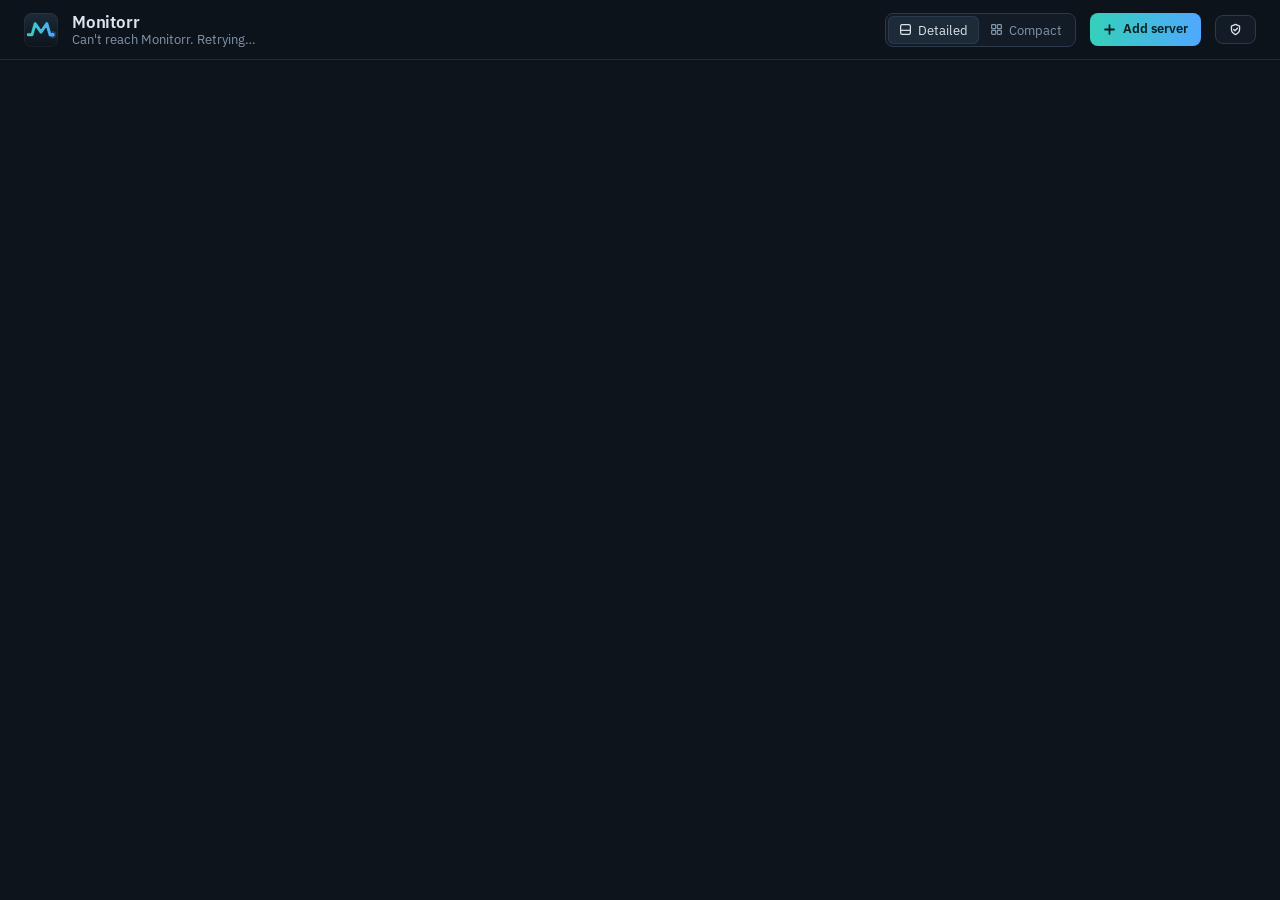
==== commit 8c25f1f5: "Split into unprivileged hub and agent; pinned TLS, 2FA, re-auth, socket proxy, egress guard - hub (w" ====
--- a/static/index.html
+++ b/static/index.html
@@ -116,6 +116,22 @@
 .menu hr{border:0;border-top:1px solid var(--line2);margin:5px 4px}
 .menu .danger{color:var(--crit)} .menu .danger svg{color:var(--crit)}
 
+/* security dialog */
+#sec-dlg{width:min(560px,calc(100vw - 32px))}
+#sec-dlg h3{margin:18px 0 8px;font-size:13px;font-weight:600;color:var(--muted);text-transform:uppercase;letter-spacing:.04em}
+.tfa{display:grid;gap:10px;font-size:13.5px}
+.tfa .state{display:flex;align-items:center;gap:8px}
+.tfa .state i{width:8px;height:8px;border-radius:50%;background:var(--faint)} .tfa .state.on i{background:var(--ok)}
+.tfa .secret{font:500 15px var(--mono);letter-spacing:.08em;background:var(--bg);border:1px solid var(--line2);border-radius:8px;padding:8px 12px;user-select:all;word-break:break-all}
+.tfa a{color:var(--sky)}
+.tfa .inline{display:flex;gap:8px;align-items:flex-start} .tfa .inline input{margin:0;max-width:160px}
+.act{max-height:260px;overflow:auto;border:1px solid var(--line);border-radius:9px}
+.act div{display:grid;grid-template-columns:auto 1fr;gap:2px 12px;padding:8px 12px;border-bottom:1px solid var(--line);font-size:13px}
+.act div:last-child{border-bottom:0}
+.act time{color:var(--faint);white-space:nowrap;grid-row:span 2}
+.act small{color:var(--muted);font-size:12px}
+.act .empty{display:block;color:var(--muted)}
+
 @media (max-width:640px){
   .top{padding:10px 16px;gap:10px} main{padding:16px}
   .top .btn span,.seg .lbl{display:none}
@@ -135,6 +151,9 @@
     <button data-d="compact" aria-pressed="false" title="Compact cards"><svg width="13" height="13" viewBox="0 0 16 16" fill="none" stroke="currentColor" stroke-width="1.5" aria-hidden="true"><rect x="2" y="2" width="5" height="5" rx="1"/><rect x="9" y="2" width="5" height="5" rx="1"/><rect x="2" y="9" width="5" height="5" rx="1"/><rect x="9" y="9" width="5" height="5" rx="1"/></svg><span class="lbl">Compact</span></button>
   </div>
   <button class="btn primary" id="add-btn"><svg width="13" height="13" viewBox="0 0 16 16" fill="none" stroke="currentColor" stroke-width="2.2" stroke-linecap="round" aria-hidden="true"><path d="M8 2.5v11M2.5 8h11"/></svg><span>Add server</span></button>
+  <button class="btn" id="sec-btn" title="Security" aria-label="Security">
+    <svg width="13" height="13" viewBox="0 0 16 16" fill="none" stroke="currentColor" stroke-width="1.6" stroke-linejoin="round" aria-hidden="true"><path d="M8 1.8 13 3.8v4c0 3-2.1 5.3-5 6.4-2.9-1.1-5-3.4-5-6.4v-4z"/><path d="m5.8 8 1.6 1.6 3-3.2" stroke-linecap="round"/></svg>
+  </button>
   <button class="btn" id="logout" title="Sign out" aria-label="Sign out" hidden>
     <svg width="13" height="13" viewBox="0 0 16 16" fill="none" stroke="currentColor" stroke-width="1.6" stroke-linecap="round" stroke-linejoin="round" aria-hidden="true"><path d="M6 2.5H3.5a1 1 0 0 0-1 1v9a1 1 0 0 0 1 1H6M10.5 11 13.5 8l-3-3M13.5 8H6"/></svg>
   </button>
@@ -150,13 +169,13 @@
 <dialog id="dlg">
   <form id="add-form" method="dialog">
     <h2>Add a server</h2>
-    <p class="hint">Install the Monitorr agent on it first: <code>sudo ./install.sh --agent</code>. The installer prints the address and token to paste here.</p>
+    <p class="hint">Install the Monitorr agent on it first (<code>sudo ./install.sh --agent</code>, or its Docker setup). It prints the address and a pairing code to paste here. The code lets Monitorr check that it's really talking to that server.</p>
     <label for="f-name">Name</label>
     <input id="f-name" name="name" placeholder="NAS" required maxlength="60">
     <label for="f-url">Address</label>
-    <input id="f-url" name="url" placeholder="http://100.64.0.12:8088" required spellcheck="false" autocapitalize="none">
-    <label for="f-token">Agent token</label>
-    <input id="f-token" name="token" required spellcheck="false" autocapitalize="none" autocomplete="off">
+    <input id="f-url" name="url" placeholder="https://100.64.0.12:8088" required spellcheck="false" autocapitalize="none">
+    <label for="f-token">Pairing code</label>
+    <input id="f-token" name="pairing" placeholder="mtr1.…" required spellcheck="false" autocapitalize="none" autocomplete="off">
     <p class="err" id="f-err" role="alert"></p>
     <div class="row">
       <button type="button" class="btn" id="f-cancel">Cancel</button>
@@ -165,6 +184,19 @@
   </form>
 </dialog>
 
+<dialog id="sec-dlg">
+  <form method="dialog" id="sec-form">
+    <h2>Security</h2>
+    <p class="hint">Signed in as <b id="sec-user"></b>. Sensitive changes ask for your password again after 15 minutes.</p>
+    <h3>Two-factor sign-in</h3>
+    <div class="tfa" id="tfa"></div>
+    <h3>Recent activity</h3>
+    <div class="act" id="sec-act"></div>
+    <div class="row"><button type="button" class="btn" id="sec-close">Close</button></div>
+  </form>
+</dialog>
+
+<script src="reauth.js"></script>
 <script src="gauge.js"></script>
 <script>
 const $ = s => document.querySelector(s);
@@ -448,11 +480,52 @@
   const go = $('#f-go'); go.disabled = true; go.textContent = 'Connecting…'; $('#f-err').textContent = '';
   try {
     await api('api/servers', {method: 'POST', headers: {'Content-Type': 'application/json'},
-      body: JSON.stringify({name: $('#f-name').value, url: $('#f-url').value, token: $('#f-token').value})});
+      body: JSON.stringify({name: $('#f-name').value, address: $('#f-url').value, pairing: $('#f-token').value})});
     dlg.close(); refresh();
   } catch (err) { $('#f-err').textContent = err.message; }
   go.disabled = false; go.textContent = 'Connect and add';
 });
+
+/* ---------------- security: two-factor sign-in and activity ---------------- */
+const secDlg = $('#sec-dlg');
+const when = t => new Date(t * 1000).toLocaleString(undefined, {month: 'short', day: 'numeric', hour: '2-digit', minute: '2-digit'});
+async function openSecurity() {
+  let s;
+  try { s = await api('api/security'); } catch (e) { alert(e.message); return; }
+  $('#sec-user').textContent = s.user;
+  $('#sec-act').innerHTML = s.activity.length ? s.activity.map(e => `<div><time>${esc(when(e.ts))}</time><span>${esc(e.title)}</span><small>${esc(e.detail)}</small></div>`).join('')
+    : '<div class="empty">Nothing yet. Sign-ins from new addresses and changes to servers, checks and containers appear here (and on ntfy).</div>';
+  renderTfa(s.totp);
+  if (!secDlg.open) secDlg.showModal();
+}
+function renderTfa(on) {
+  $('#tfa').innerHTML = on
+    ? `<div class="state on"><i></i>On. Signing in needs a code from your authenticator app.</div>
+       <div class="inline"><input id="tfa-code" inputmode="numeric" autocomplete="one-time-code" maxlength="7" placeholder="Current code" aria-label="Current code"><button type="button" class="btn" id="tfa-off">Turn off</button></div><p class="err" id="tfa-err"></p>`
+    : `<div class="state"><i></i>Off. With it on, a stolen password alone can't get in.</div>
+       <div><button type="button" class="btn primary" id="tfa-start">Turn on</button></div><p class="err" id="tfa-err"></p>`;
+}
+async function tfaCall(url, body) {
+  $('#tfa-err').textContent = '';
+  try { return await api(url, {method: 'POST', headers: {'Content-Type': 'application/json'}, body: JSON.stringify(body || {})}); }
+  catch (e) { $('#tfa-err').textContent = e.message; return null; }
+}
+$('#tfa').addEventListener('click', async e => {
+  if (e.target.id === 'tfa-start') {
+    const r = await tfaCall('api/2fa/start'); if (!r) return;
+    $('#tfa').innerHTML = `<div>1. In your authenticator app (Google Authenticator, 1Password, Aegis…), add an account with this key, or <a href="${esc(r.uri)}">open it in the app</a> on your phone:</div>
+      <div class="secret">${esc(r.secret.replace(/(.{4})/g, '$1 ').trim())}</div>
+      <div>2. Enter the 6-digit code it shows:</div>
+      <div class="inline"><input id="tfa-code" inputmode="numeric" autocomplete="one-time-code" maxlength="7" aria-label="Code"><button type="button" class="btn primary" id="tfa-confirm">Confirm</button></div><p class="err" id="tfa-err"></p>`;
+    $('#tfa-code').focus();
+  } else if (e.target.id === 'tfa-confirm') {
+    if (await tfaCall('api/2fa/confirm', {code: $('#tfa-code').value})) openSecurity();
+  } else if (e.target.id === 'tfa-off') {
+    if (await tfaCall('api/2fa/disable', {code: $('#tfa-code').value})) openSecurity();
+  }
+});
+$('#sec-btn').addEventListener('click', openSecurity);
+$('#sec-close').addEventListener('click', () => secDlg.close());
 
 $('#logout').addEventListener('click', async () => { await fetch('api/logout', {method: 'POST'}).catch(() => {}); location.href = 'login.html'; });
 api('api/info').then(i => { $('#logout').hidden = !i.auth; }).catch(() => {});
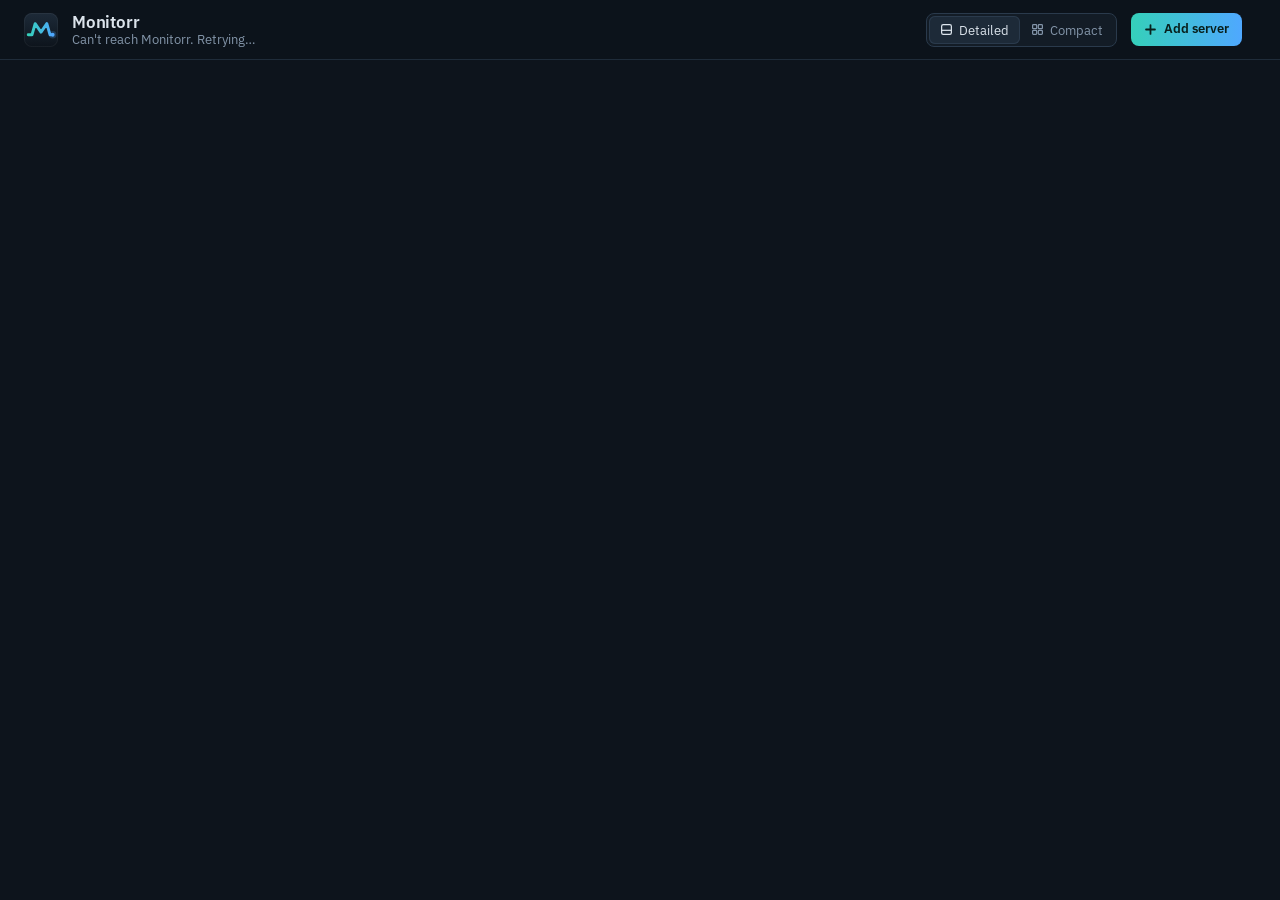
==== commit 9debccdc: "Settings: customization, account, security, sign out; interface in French, Spanish, German - theme, " ====
--- a/static/index.html
+++ b/static/index.html
@@ -3,7 +3,7 @@
 <head>
 <meta charset="utf-8">
 <meta name="viewport" content="width=device-width, initial-scale=1, viewport-fit=cover">
-<meta name="color-scheme" content="dark">
+<meta name="color-scheme" content="dark light">
 <title>Monitorr</title>
 <link rel="icon" href="icon.svg" type="image/svg+xml">
 <link rel="preconnect" href="https://fonts.googleapis.com">
@@ -116,22 +116,6 @@
 .menu hr{border:0;border-top:1px solid var(--line2);margin:5px 4px}
 .menu .danger{color:var(--crit)} .menu .danger svg{color:var(--crit)}
 
-/* security dialog */
-#sec-dlg{width:min(560px,calc(100vw - 32px))}
-#sec-dlg h3{margin:18px 0 8px;font-size:13px;font-weight:600;color:var(--muted);text-transform:uppercase;letter-spacing:.04em}
-.tfa{display:grid;gap:10px;font-size:13.5px}
-.tfa .state{display:flex;align-items:center;gap:8px}
-.tfa .state i{width:8px;height:8px;border-radius:50%;background:var(--faint)} .tfa .state.on i{background:var(--ok)}
-.tfa .secret{font:500 15px var(--mono);letter-spacing:.08em;background:var(--bg);border:1px solid var(--line2);border-radius:8px;padding:8px 12px;user-select:all;word-break:break-all}
-.tfa a{color:var(--sky)}
-.tfa .inline{display:flex;gap:8px;align-items:flex-start} .tfa .inline input{margin:0;max-width:160px}
-.act{max-height:260px;overflow:auto;border:1px solid var(--line);border-radius:9px}
-.act div{display:grid;grid-template-columns:auto 1fr;gap:2px 12px;padding:8px 12px;border-bottom:1px solid var(--line);font-size:13px}
-.act div:last-child{border-bottom:0}
-.act time{color:var(--faint);white-space:nowrap;grid-row:span 2}
-.act small{color:var(--muted);font-size:12px}
-.act .empty{display:block;color:var(--muted)}
-
 @media (max-width:640px){
   .top{padding:10px 16px;gap:10px} main{padding:16px}
   .top .btn span,.seg .lbl{display:none}
@@ -140,23 +124,22 @@
 }
 @media (prefers-reduced-motion:reduce){*{transition:none!important}}
 </style>
+<link rel="stylesheet" href="theme.css">
+<script src="lang.js"></script>
+<script src="i18n.js"></script>
+<script src="account.js"></script>
 </head>
 <body>
 <header class="top">
   <img src="icon.svg" width="34" height="34" alt="">
-  <div class="word"><b>Monitorr</b><span id="summary">Loading servers…</span></div>
+  <div class="word"><b>Monitorr</b><span id="summary" data-i18n>Loading servers…</span></div>
   <span class="spacer"></span>
   <div class="seg" id="density" role="group" aria-label="Card size">
-    <button data-d="detailed" aria-pressed="true" title="Detailed cards"><svg width="13" height="13" viewBox="0 0 16 16" fill="none" stroke="currentColor" stroke-width="1.5" aria-hidden="true"><rect x="2" y="2" width="12" height="12" rx="2"/><path d="M2 9h12"/></svg><span class="lbl">Detailed</span></button>
-    <button data-d="compact" aria-pressed="false" title="Compact cards"><svg width="13" height="13" viewBox="0 0 16 16" fill="none" stroke="currentColor" stroke-width="1.5" aria-hidden="true"><rect x="2" y="2" width="5" height="5" rx="1"/><rect x="9" y="2" width="5" height="5" rx="1"/><rect x="2" y="9" width="5" height="5" rx="1"/><rect x="9" y="9" width="5" height="5" rx="1"/></svg><span class="lbl">Compact</span></button>
+    <button data-d="detailed" aria-pressed="true" title="Detailed cards" data-i18n-attr="title"><svg width="13" height="13" viewBox="0 0 16 16" fill="none" stroke="currentColor" stroke-width="1.5" aria-hidden="true"><rect x="2" y="2" width="12" height="12" rx="2"/><path d="M2 9h12"/></svg><span class="lbl" data-i18n>Detailed</span></button>
+    <button data-d="compact" aria-pressed="false" title="Compact cards" data-i18n-attr="title"><svg width="13" height="13" viewBox="0 0 16 16" fill="none" stroke="currentColor" stroke-width="1.5" aria-hidden="true"><rect x="2" y="2" width="5" height="5" rx="1"/><rect x="9" y="2" width="5" height="5" rx="1"/><rect x="2" y="9" width="5" height="5" rx="1"/><rect x="9" y="9" width="5" height="5" rx="1"/></svg><span class="lbl" data-i18n>Compact</span></button>
   </div>
-  <button class="btn primary" id="add-btn"><svg width="13" height="13" viewBox="0 0 16 16" fill="none" stroke="currentColor" stroke-width="2.2" stroke-linecap="round" aria-hidden="true"><path d="M8 2.5v11M2.5 8h11"/></svg><span>Add server</span></button>
-  <button class="btn" id="sec-btn" title="Security" aria-label="Security">
-    <svg width="13" height="13" viewBox="0 0 16 16" fill="none" stroke="currentColor" stroke-width="1.6" stroke-linejoin="round" aria-hidden="true"><path d="M8 1.8 13 3.8v4c0 3-2.1 5.3-5 6.4-2.9-1.1-5-3.4-5-6.4v-4z"/><path d="m5.8 8 1.6 1.6 3-3.2" stroke-linecap="round"/></svg>
-  </button>
-  <button class="btn" id="logout" title="Sign out" aria-label="Sign out" hidden>
-    <svg width="13" height="13" viewBox="0 0 16 16" fill="none" stroke="currentColor" stroke-width="1.6" stroke-linecap="round" stroke-linejoin="round" aria-hidden="true"><path d="M6 2.5H3.5a1 1 0 0 0-1 1v9a1 1 0 0 0 1 1H6M10.5 11 13.5 8l-3-3M13.5 8H6"/></svg>
-  </button>
+  <button class="btn primary" id="add-btn"><svg width="13" height="13" viewBox="0 0 16 16" fill="none" stroke="currentColor" stroke-width="2.2" stroke-linecap="round" aria-hidden="true"><path d="M8 2.5v11M2.5 8h11"/></svg><span data-i18n>Add server</span></button>
+  <div id="account"></div>
 </header>
 
 <main>
@@ -168,41 +151,30 @@
 
 <dialog id="dlg">
   <form id="add-form" method="dialog">
-    <h2>Add a server</h2>
-    <p class="hint">Install the Monitorr agent on it first (<code>sudo ./install.sh --agent</code>, or its Docker setup). It prints the address and a pairing code to paste here. The code lets Monitorr check that it's really talking to that server.</p>
-    <label for="f-name">Name</label>
+    <h2 data-i18n>Add a server</h2>
+    <p class="hint"><span data-i18n>Install the Monitorr agent on it first:</span> <code>sudo ./install.sh --agent</code> <span data-i18n>(or its Docker setup). It prints the address and a pairing code to paste here. The code lets Monitorr check that it's really talking to that server.</span></p>
+    <label for="f-name" data-i18n>Name</label>
     <input id="f-name" name="name" placeholder="NAS" required maxlength="60">
-    <label for="f-url">Address</label>
+    <label for="f-url" data-i18n>Address</label>
     <input id="f-url" name="url" placeholder="https://100.64.0.12:8088" required spellcheck="false" autocapitalize="none">
-    <label for="f-token">Pairing code</label>
+    <label for="f-token" data-i18n>Pairing code</label>
     <input id="f-token" name="pairing" placeholder="mtr1.…" required spellcheck="false" autocapitalize="none" autocomplete="off">
     <p class="err" id="f-err" role="alert"></p>
     <div class="row">
-      <button type="button" class="btn" id="f-cancel">Cancel</button>
-      <button class="btn primary" id="f-go">Connect and add</button>
+      <button type="button" class="btn" id="f-cancel" data-i18n>Cancel</button>
+      <button class="btn primary" id="f-go" data-i18n>Connect and add</button>
     </div>
   </form>
 </dialog>
 
-<dialog id="sec-dlg">
-  <form method="dialog" id="sec-form">
-    <h2>Security</h2>
-    <p class="hint">Signed in as <b id="sec-user"></b>. Sensitive changes ask for your password again after 15 minutes.</p>
-    <h3>Two-factor sign-in</h3>
-    <div class="tfa" id="tfa"></div>
-    <h3>Recent activity</h3>
-    <div class="act" id="sec-act"></div>
-    <div class="row"><button type="button" class="btn" id="sec-close">Close</button></div>
-  </form>
-</dialog>
 
 <script src="reauth.js"></script>
 <script src="gauge.js"></script>
 <script>
 const $ = s => document.querySelector(s);
 const esc = v => String(v ?? '').replace(/[&<>"']/g, c => ({'&': '&amp;', '<': '&lt;', '>': '&gt;', '"': '&quot;', "'": '&#39;'}[c]));
-const fmtDur = s => { s = Math.max(0, s); const d = Math.floor(s / 86400), h = Math.floor(s % 86400 / 3600), m = Math.floor(s % 3600 / 60); return d ? `${d}d ${h}h` : h ? `${h}h ${m}m` : `${m}m`; };
-const ago = t => { const s = Date.now() / 1000 - t; return s < 60 ? 'just now' : s < 3600 ? `${Math.round(s / 60)} min ago` : `${Math.round(s / 3600)} h ago`; };
+const fmtDur = s => { s = Math.max(0, s); const d = Math.floor(s / 86400), h = Math.floor(s % 86400 / 3600), m = Math.floor(s % 3600 / 60); return d ? t('{d}d {h}h', {d, h}) : h ? t('{h}h {m}m', {h, m}) : t('{m}m', {m}); };
+const ago = ts => { const s = Date.now() / 1000 - ts; return s < 60 ? t('just now') : s < 3600 ? t('{n} min ago', {n: Math.round(s / 60)}) : t('{n} h ago', {n: Math.round(s / 3600)}); };
 const svg = (d, w = 14) => `<svg width="${w}" height="${w}" viewBox="0 0 16 16" fill="none" stroke="currentColor" stroke-width="1.5" stroke-linecap="round" stroke-linejoin="round" aria-hidden="true">${d}</svg>`;
 const I = {
   grip: '<circle cx="6" cy="4" r=".9" fill="currentColor"/><circle cx="10" cy="4" r=".9" fill="currentColor"/><circle cx="6" cy="8" r=".9" fill="currentColor"/><circle cx="10" cy="8" r=".9" fill="currentColor"/><circle cx="6" cy="12" r=".9" fill="currentColor"/><circle cx="10" cy="12" r=".9" fill="currentColor"/>',
@@ -269,30 +241,30 @@
   // srv.alerts = the server's own alerts plus its service checks' alerts (merged by the hub)
   const sm = srv.summary, A = srv.alerts, n = A.critical + A.warning, sv = srv.services;
   const compact = prefs.density === 'compact', name = esc(srv.name);
-  const badge = state === 'offline' ? '<span class="badge">Offline</span>'
-    : state === 'pending' ? '<span class="badge">Starting</span>'
-    : `<span class="badge" title="${n} active alert${n === 1 ? '' : 's'}"><b>${n}</b>${n === 1 ? 'alert' : 'alerts'}</span>`;
+  const badge = state === 'offline' ? `<span class="badge">${esc(t('Offline'))}</span>`
+    : state === 'pending' ? `<span class="badge">${esc(t('Starting'))}</span>`
+    : `<span class="badge" title="${esc(t(n === 1 ? '{n} active alert' : '{n} active alerts', {n}))}"><b>${n}</b>${esc(t(n === 1 ? 'alert' : 'alerts'))}</span>`;
   const sub = sm ? `${esc(sm.hostname)} · ${esc(sm.os)}` : esc(srv.url || '');
   let alerts;
   if (state === 'offline') alerts = `<div><i class="critical"></i><span>${esc(srv.error)}</span></div>`;
-  else if (!n) alerts = `<div class="fine"><i></i><span>All checks passing</span></div>`;
-  else if (compact) alerts = `<div><i class="${sevCls(A.top[0].severity)}"></i><span>${esc(A.top[0].title)}${n > 1 ? ` <span class="more">+${n - 1} more</span>` : ''}</span></div>`;
+  else if (!n) alerts = `<div class="fine"><i></i><span>${esc(t('All checks passing'))}</span></div>`;
+  else if (compact) alerts = `<div><i class="${sevCls(A.top[0].severity)}"></i><span>${esc(A.top[0].title)}${n > 1 ? ` <span class="more">${esc(t('+{n} more', {n: n - 1}))}</span>` : ''}</span></div>`;
   else {
     alerts = A.top.map(a => `<div><i class="${sevCls(a.severity)}"></i><span>${esc(a.title)}</span></div>`).join('');
-    if (n > A.top.length) alerts += `<div class="more">and ${n - A.top.length} more</div>`;
-  }
-  const meta = state === 'offline' ? (sm ? `Last seen ${ago(sm.t)}` : 'Never reached')
-    : [sm && `Up ${fmtDur(sm.uptime)}`, sv.total && `${sv.up}/${sv.total} services up`,
-       sm?.containers && `${sm.containers.running}/${sm.containers.total} containers`].filter(Boolean).join(' · ');
-  return `<a class="open" href="server.html?id=${encodeURIComponent(srv.id)}" aria-label="Open ${name}" title="${esc(meta)}"></a>
+    if (n > A.top.length) alerts += `<div class="more">${esc(t('and {n} more', {n: n - A.top.length}))}</div>`;
+  }
+  const meta = state === 'offline' ? (sm ? t('Last seen {when}', {when: ago(sm.t)}) : t('Never reached'))
+    : [sm && t('Up {time}', {time: fmtDur(sm.uptime)}), sv.total && t('{up}/{total} services up', {up: sv.up, total: sv.total}),
+       sm?.containers && t('{running}/{total} containers', {running: sm.containers.running, total: sm.containers.total})].filter(Boolean).join(' · ');
+  return `<a class="open" href="server.html?id=${encodeURIComponent(srv.id)}" aria-label="${esc(t('Open {name}', {name: srv.name}))}" title="${esc(meta)}"></a>
     <div class="head">
-      <button class="ctl grip" aria-label="Move ${name}. Drag, or use the arrow keys." title="Drag to move">${svg(I.grip)}</button>
-      <div class="name"><b>${name}${srv.local ? '<span class="tag" title="This server">This server</span>' : ''}</b><span>${sub}</span></div>
-      ${isPinned(srv.id) ? `<span class="pin" title="Pinned to the top" aria-label="Pinned">${svg(I.pin, 13)}</span>` : ''}
+      <button class="ctl grip" aria-label="${esc(t('Move {name}. Drag, or use the arrow keys.', {name: srv.name}))}" title="${esc(t('Drag to move'))}">${svg(I.grip)}</button>
+      <div class="name"><b>${name}${srv.local ? `<span class="tag" title="${esc(t('This server'))}">${esc(t('This server'))}</span>` : ''}</b><span>${sub}</span></div>
+      ${isPinned(srv.id) ? `<span class="pin" title="${esc(t('Pinned to the top'))}" aria-label="${esc(t('Pinned'))}">${svg(I.pin, 13)}</span>` : ''}
       ${badge}
-      <button class="ctl more" aria-label="Options for ${name}" aria-haspopup="menu" title="Options">${svg(I.more)}</button>
+      <button class="ctl more" aria-label="${esc(t('Options for {name}', {name: srv.name}))}" aria-haspopup="menu" title="${esc(t('Options'))}">${svg(I.more)}</button>
     </div>
-    <div class="gauges">${gauge(srv.id + '-cpu', 'CPU', sm?.cpu)}${gauge(srv.id + '-ram', 'RAM', sm?.mem)}${gauge(srv.id + '-disk', compact ? 'Disk' : 'Fullest drive', sm?.disk, [.85, .95])}</div>
+    <div class="gauges">${gauge(srv.id + '-cpu', t('CPU'), sm?.cpu)}${gauge(srv.id + '-ram', t('RAM'), sm?.mem)}${gauge(srv.id + '-disk', t(compact ? 'Disk' : 'Fullest drive'), sm?.disk, [.85, .95])}</div>
     <div class="alerts">${alerts}</div>
     <div class="foot"><span>${esc(meta)}</span></div>`;
 }
@@ -301,7 +273,7 @@
 // and moved cards can glide to their new place.
 const cardEls = new Map();
 const addTile = Object.assign(document.createElement('button'), {className: 'add', id: 'add-card',
-  innerHTML: `${svg('<path d="M8 3v10M3 8h10"/>', 16)}Add a server`});
+  innerHTML: `${svg('<path d="M8 3v10M3 8h10"/>', 16)}${esc(t('Add a server'))}`});
 function render(animate) {
   if (dragging) return;  // never move cards under the user's pointer; the next refresh catches up
   const grid = $('#grid'), list = arrange(servers);
@@ -342,13 +314,14 @@
   try {
     servers = await api('api/servers');
     const bad = servers.filter(s => s.online === false || s.alerts.critical + s.alerts.warning).length;
-    $('#summary').textContent = `${servers.length} server${servers.length === 1 ? '' : 's'} · ` + (bad ? `${bad} need${bad === 1 ? 's' : ''} attention` : 'all healthy');
+    $('#summary').textContent = t(servers.length === 1 ? '{n} server' : '{n} servers', {n: servers.length}) + ' · '
+      + (bad ? t(bad === 1 ? '{n} needs attention' : '{n} need attention', {n: bad}) : t('all healthy'));
     render();
     const title = bad ? `(${bad}) Monitorr` : 'Monitorr';
     if (document.title !== title) document.title = title;
   } catch (e) {
     if (e.message === 'signed out') return;
-    $('#summary').textContent = "Can't reach Monitorr. Retrying…";
+    $('#summary').textContent = t("Can't reach Monitorr. Retrying…");
   }
   timer = setTimeout(refresh, 5000);
 }
@@ -364,13 +337,13 @@
   const ids = arrange(servers).map(s => s.id), i = ids.indexOf(id);
   [ids[i], ids[i + dir]] = [ids[i + dir], ids[i]];
   prefs.order = ids; savePrefs(); render(true);
-  announce(`${servers.find(s => s.id === id).name} moved to position ${i + dir + 1} of ${ids.length}`);
+  announce(t('{name} moved to position {n} of {total}', {name: servers.find(s => s.id === id).name, n: i + dir + 1, total: ids.length}));
 }
 function togglePin(id) {
   prefs.pinned = isPinned(id) ? prefs.pinned.filter(x => x !== id) : [...prefs.pinned, id];
   prefs.order = arrange(servers).map(s => s.id);
   savePrefs(); render(true);
-  announce(`${servers.find(s => s.id === id).name} ${isPinned(id) ? 'pinned to the top' : 'unpinned'}`);
+  announce(t(isPinned(id) ? '{name} pinned to the top' : '{name} unpinned', {name: servers.find(s => s.id === id).name}));
 }
 
 // drag by the grip; works with mouse, pen and touch (pointer events)
@@ -407,7 +380,7 @@
   setTimeout(() => { d.el.style.transition = ''; }, 220);
   if (d.moved) {
     prefs.order = [...grid.querySelectorAll('.card')].map(c => c.dataset.id); savePrefs();
-    const ids = prefs.order; announce(`${servers.find(s => s.id === d.id)?.name} moved to position ${ids.indexOf(d.id) + 1} of ${ids.length}`);
+    const ids = prefs.order; announce(t('{name} moved to position {n} of {total}', {name: servers.find(s => s.id === d.id)?.name, n: ids.indexOf(d.id) + 1, total: ids.length}));
   }
 }
 grid.addEventListener('pointerup', drop);
@@ -424,10 +397,10 @@
   const srv = servers.find(s => s.id === id); if (!srv) return;
   menuFor = {id, btn};
   const item = (act, icon, label, ok = true, cls = '') => `<button role="menuitem" data-act="${act}" class="${cls}"${ok ? '' : ' disabled'}>${svg(icon)}${label}</button>`;
-  menu.innerHTML = item('pin', I.pin, isPinned(id) ? 'Unpin' : 'Pin to the top')
-    + item('earlier', I.up, 'Move earlier', canMove(id, -1)) + item('later', I.down, 'Move later', canMove(id, 1))
-    + item('open', I.open, 'Open dashboard')
-    + (srv.local ? '' : '<hr>' + item('remove', I.trash, 'Remove server…', true, 'danger'));
+  menu.innerHTML = item('pin', I.pin, esc(t(isPinned(id) ? 'Unpin' : 'Pin to the top')))
+    + item('earlier', I.up, esc(t('Move earlier')), canMove(id, -1)) + item('later', I.down, esc(t('Move later')), canMove(id, 1))
+    + item('open', I.open, esc(t('Open dashboard')))
+    + (srv.local ? '' : '<hr>' + item('remove', I.trash, esc(t('Remove server…')), true, 'danger'));
   menu.hidden = false;
   const r = btn.getBoundingClientRect();
   menu.style.top = `${r.bottom + scrollY + 6}px`;
@@ -455,7 +428,7 @@
   else if (b.dataset.act === 'later') move(id, 1);
   else if (b.dataset.act === 'open') location.href = 'server.html?id=' + encodeURIComponent(id);
   else if (b.dataset.act === 'remove') {
-    if (!confirm(`Stop monitoring ${srv.name}? Its service checks are deleted too. The agent keeps running on that server until you uninstall it.`)) return;
+    if (!confirm(t('Stop monitoring {name}? Its service checks are deleted too. The agent keeps running on that server until you uninstall it.', {name: srv.name}))) return;
     try { await api('api/servers/' + encodeURIComponent(id), {method: 'DELETE'}); } catch (err) { alert(err.message); }
     refresh();
   }
@@ -477,58 +450,15 @@
 $('#f-cancel').addEventListener('click', () => dlg.close());
 form.addEventListener('submit', async e => {
   e.preventDefault();
-  const go = $('#f-go'); go.disabled = true; go.textContent = 'Connecting…'; $('#f-err').textContent = '';
+  const go = $('#f-go'); go.disabled = true; go.textContent = t('Connecting…'); $('#f-err').textContent = '';
   try {
     await api('api/servers', {method: 'POST', headers: {'Content-Type': 'application/json'},
       body: JSON.stringify({name: $('#f-name').value, address: $('#f-url').value, pairing: $('#f-token').value})});
     dlg.close(); refresh();
-  } catch (err) { $('#f-err').textContent = err.message; }
-  go.disabled = false; go.textContent = 'Connect and add';
-});
-
-/* ---------------- security: two-factor sign-in and activity ---------------- */
-const secDlg = $('#sec-dlg');
-const when = t => new Date(t * 1000).toLocaleString(undefined, {month: 'short', day: 'numeric', hour: '2-digit', minute: '2-digit'});
-async function openSecurity() {
-  let s;
-  try { s = await api('api/security'); } catch (e) { alert(e.message); return; }
-  $('#sec-user').textContent = s.user;
-  $('#sec-act').innerHTML = s.activity.length ? s.activity.map(e => `<div><time>${esc(when(e.ts))}</time><span>${esc(e.title)}</span><small>${esc(e.detail)}</small></div>`).join('')
-    : '<div class="empty">Nothing yet. Sign-ins from new addresses and changes to servers, checks and containers appear here (and on ntfy).</div>';
-  renderTfa(s.totp);
-  if (!secDlg.open) secDlg.showModal();
-}
-function renderTfa(on) {
-  $('#tfa').innerHTML = on
-    ? `<div class="state on"><i></i>On. Signing in needs a code from your authenticator app.</div>
-       <div class="inline"><input id="tfa-code" inputmode="numeric" autocomplete="one-time-code" maxlength="7" placeholder="Current code" aria-label="Current code"><button type="button" class="btn" id="tfa-off">Turn off</button></div><p class="err" id="tfa-err"></p>`
-    : `<div class="state"><i></i>Off. With it on, a stolen password alone can't get in.</div>
-       <div><button type="button" class="btn primary" id="tfa-start">Turn on</button></div><p class="err" id="tfa-err"></p>`;
-}
-async function tfaCall(url, body) {
-  $('#tfa-err').textContent = '';
-  try { return await api(url, {method: 'POST', headers: {'Content-Type': 'application/json'}, body: JSON.stringify(body || {})}); }
-  catch (e) { $('#tfa-err').textContent = e.message; return null; }
-}
-$('#tfa').addEventListener('click', async e => {
-  if (e.target.id === 'tfa-start') {
-    const r = await tfaCall('api/2fa/start'); if (!r) return;
-    $('#tfa').innerHTML = `<div>1. In your authenticator app (Google Authenticator, 1Password, Aegis…), add an account with this key, or <a href="${esc(r.uri)}">open it in the app</a> on your phone:</div>
-      <div class="secret">${esc(r.secret.replace(/(.{4})/g, '$1 ').trim())}</div>
-      <div>2. Enter the 6-digit code it shows:</div>
-      <div class="inline"><input id="tfa-code" inputmode="numeric" autocomplete="one-time-code" maxlength="7" aria-label="Code"><button type="button" class="btn primary" id="tfa-confirm">Confirm</button></div><p class="err" id="tfa-err"></p>`;
-    $('#tfa-code').focus();
-  } else if (e.target.id === 'tfa-confirm') {
-    if (await tfaCall('api/2fa/confirm', {code: $('#tfa-code').value})) openSecurity();
-  } else if (e.target.id === 'tfa-off') {
-    if (await tfaCall('api/2fa/disable', {code: $('#tfa-code').value})) openSecurity();
-  }
-});
-$('#sec-btn').addEventListener('click', openSecurity);
-$('#sec-close').addEventListener('click', () => secDlg.close());
-
-$('#logout').addEventListener('click', async () => { await fetch('api/logout', {method: 'POST'}).catch(() => {}); location.href = 'login.html'; });
-api('api/info').then(i => { $('#logout').hidden = !i.auth; }).catch(() => {});
+  } catch (err) { $('#f-err').textContent = t(err.message); }
+  go.disabled = false; go.textContent = t('Connect and add');
+});
+
 document.addEventListener('visibilitychange', () => { if (!document.hidden) refresh(); });
 api('api/prefs/overview').then(p => { prefs = p; }).catch(() => {}).finally(() => { setDensity(prefs.density); refresh(); });
 </script>
--- a/static/forms.css
+++ b/static/forms.css
@@ -1,5 +1,5 @@
 /* Dialogs and form fields shared by every Monitorr page (colors from each page's tokens). */
-.btn.primary{border:0;color:#08201C;font-weight:600;background:linear-gradient(90deg,var(--teal),var(--sky))}
+.btn.primary{border:0;color:#08201C;font-weight:600;background:linear-gradient(90deg,var(--accent,var(--teal)),var(--accent2,var(--sky)))}
 .btn.primary:hover{filter:brightness(1.07)}
 .btn.primary:disabled{opacity:.6;cursor:default;filter:none}
 dialog{width:min(460px,calc(100vw - 32px));max-height:calc(100vh - 32px);padding:0;border:1px solid var(--line2);border-radius:14px;background:var(--panel);color:var(--text);box-shadow:0 30px 80px -20px rgba(0,0,0,.7)}
--- a/static/theme.css
+++ b/static/theme.css
@@ -0,0 +1,46 @@
+/* Theme, accent colour and the account menu, shared by every Monitorr page.
+   html[data-theme] and html[data-accent] are set by account.js from your settings; these rules
+   override each page's own :root colour tokens. */
+html{--accent:var(--teal);--accent2:var(--sky);--topbar:rgba(13,20,28,.88);--shadow:rgba(0,0,0,.6)}
+html[data-accent=blue]{--accent:#4FA8FF;--accent2:#8C9BFF}
+html[data-accent=violet]{--accent:#A08CFF;--accent2:#D58CFF}
+html[data-accent=amber]{--accent:#F5B942;--accent2:#FF9955}
+html[data-accent=rose]{--accent:#FF6F91;--accent2:#FF9EB5}
+
+html[data-theme=light]{
+  color-scheme:light;
+  --bg:#F4F6F9; --panel:#FFFFFF; --panel2:#EEF2F6; --raise:#E6EBF1;
+  --line:#E2E7ED; --line2:#CDD5DF;
+  --text:#18222D; --muted:#56667A; --faint:#8492A3;
+  --teal:#0E9F8B; --sky:#2B7BDB; --violet:#7A63E8; --amber:#C98A06; --rose:#E0476F; --lime:#5F9A22;
+  --ok:#1E9B58; --warn:#C98A06; --crit:#D7373F;
+  --topbar:rgba(244,246,249,.9); --shadow:rgba(20,30,45,.18);
+}
+html[data-theme=light][data-accent=blue]{--accent:#2B7BDB;--accent2:#5B67E8}
+html[data-theme=light][data-accent=violet]{--accent:#7A63E8;--accent2:#B05BD9}
+html[data-theme=light][data-accent=amber]{--accent:#D08A00;--accent2:#E0662E}
+html[data-theme=light][data-accent=rose]{--accent:#E0476F;--accent2:#E07A95}
+html[data-theme=light] body{background:var(--bg)}
+html[data-theme=light] .btn.primary{color:#fff}
+.top{background:var(--topbar)!important}
+.side a.on::before{background:var(--accent)!important}
+:focus-visible{outline-color:var(--accent2)!important}
+
+/* avatar and account menu (header, top right) */
+.avatar{display:inline-grid;place-items:center;flex:none;border-radius:50%;overflow:hidden;background:var(--panel2);color:#fff;font-weight:600;
+  user-select:none;line-height:1}
+.avatar img,.avatar svg{width:100%;height:100%;display:block;object-fit:cover}
+#account{position:relative;flex:none}
+#account>button{display:flex;align-items:center;gap:8px;border:1px solid var(--line2);background:var(--panel);border-radius:999px;padding:3px 10px 3px 3px;cursor:pointer;color:var(--text);font:inherit;font-size:13px}
+#account>button:hover{background:var(--panel2)}
+#account>button .nm{max-width:14ch;white-space:nowrap;overflow:hidden;text-overflow:ellipsis}
+.acct-menu{position:absolute;right:0;top:calc(100% + 8px);z-index:40;min-width:230px;padding:6px;border-radius:12px;background:var(--raise);
+  border:1px solid var(--line2);box-shadow:0 18px 44px -14px var(--shadow)}
+.acct-menu .who{display:flex;gap:10px;align-items:center;padding:8px 10px 10px;border-bottom:1px solid var(--line2);margin-bottom:5px}
+.acct-menu .who b{display:block;font-size:14px}
+.acct-menu .who span{display:block;font-size:12px;color:var(--muted);overflow-wrap:anywhere}
+.acct-menu a,.acct-menu button{display:flex;align-items:center;gap:10px;width:100%;padding:8px 10px;border:0;border-radius:8px;background:none;
+  color:var(--text);font:inherit;font-size:13px;text-decoration:none;text-align:left;cursor:pointer}
+.acct-menu a:hover,.acct-menu button:hover,.acct-menu a:focus-visible,.acct-menu button:focus-visible{background:var(--panel2);outline:none}
+.acct-menu svg{flex:none;color:var(--muted)}
+@media (max-width:640px){#account>button .nm{display:none}#account>button{padding:3px}}
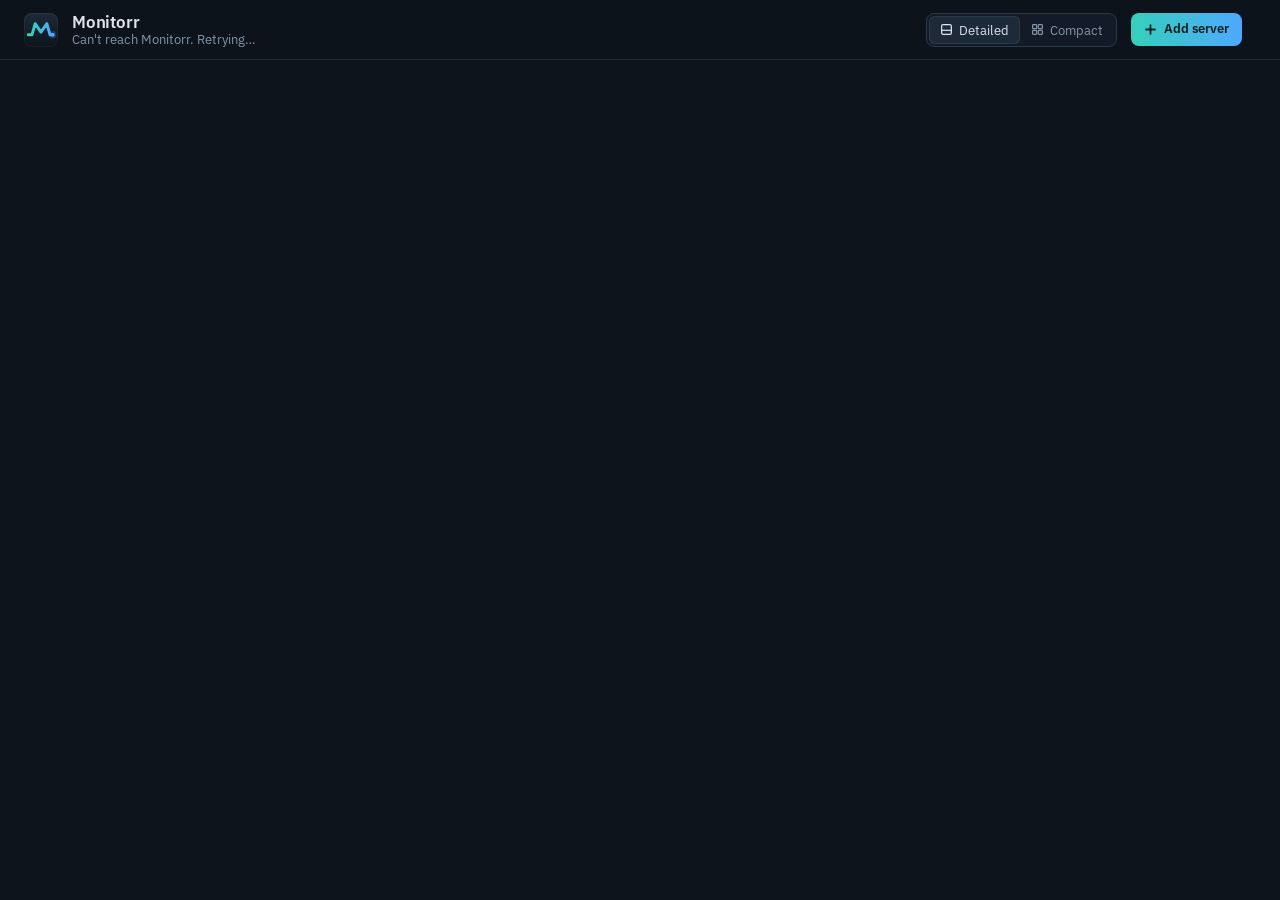
==== commit abf73eb6: "License (AGPL-3.0), privacy and third-party notices; fonts served locally - LICENSE: GNU AGPL v3 (of" ====
--- a/static/index.html
+++ b/static/index.html
@@ -6,9 +6,7 @@
 <meta name="color-scheme" content="dark light">
 <title>Monitorr</title>
 <link rel="icon" href="icon.svg" type="image/svg+xml">
-<link rel="preconnect" href="https://fonts.googleapis.com">
-<link rel="preconnect" href="https://fonts.gstatic.com" crossorigin>
-<link href="https://fonts.googleapis.com/css2?family=IBM+Plex+Mono:wght@400;500&family=IBM+Plex+Sans:wght@400;500;600&display=swap" rel="stylesheet">
+<link href="fonts.css" rel="stylesheet">
 <link rel="stylesheet" href="gauge.css">
 <link rel="stylesheet" href="forms.css">
 <style>
--- a/static/fonts.css
+++ b/static/fonts.css
@@ -0,0 +1,7 @@
+/* IBM Plex, served by Monitorr itself: no request to Google or any other third party.
+   SIL Open Font License 1.1, see fonts/OFL.txt. Latin subset (covers en/fr/es/de). */
+@font-face{font-family:'IBM Plex Sans';font-style:normal;font-weight:400;font-display:swap;src:url(fonts/ibm-plex-sans-latin-400-normal.woff2) format('woff2')}
+@font-face{font-family:'IBM Plex Sans';font-style:normal;font-weight:500;font-display:swap;src:url(fonts/ibm-plex-sans-latin-500-normal.woff2) format('woff2')}
+@font-face{font-family:'IBM Plex Sans';font-style:normal;font-weight:600;font-display:swap;src:url(fonts/ibm-plex-sans-latin-600-normal.woff2) format('woff2')}
+@font-face{font-family:'IBM Plex Mono';font-style:normal;font-weight:400;font-display:swap;src:url(fonts/ibm-plex-mono-latin-400-normal.woff2) format('woff2')}
+@font-face{font-family:'IBM Plex Mono';font-style:normal;font-weight:500;font-display:swap;src:url(fonts/ibm-plex-mono-latin-500-normal.woff2) format('woff2')}
--- a/static/theme.css
+++ b/static/theme.css
@@ -34,7 +34,9 @@
 #account>button{display:flex;align-items:center;gap:8px;border:1px solid var(--line2);background:var(--panel);border-radius:999px;padding:3px 10px 3px 3px;cursor:pointer;color:var(--text);font:inherit;font-size:13px}
 #account>button:hover{background:var(--panel2)}
 #account>button .nm{max-width:14ch;white-space:nowrap;overflow:hidden;text-overflow:ellipsis}
-.acct-menu{position:absolute;right:0;top:calc(100% + 8px);z-index:40;min-width:230px;padding:6px;border-radius:12px;background:var(--raise);
+/* fixed to the screen and placed by account.js under the avatar, so no header layout or scrolling
+   area can hide or clip it */
+.acct-menu{position:fixed;z-index:1000;min-width:230px;max-width:calc(100vw - 16px);padding:6px;border-radius:12px;background:var(--raise);
   border:1px solid var(--line2);box-shadow:0 18px 44px -14px var(--shadow)}
 .acct-menu .who{display:flex;gap:10px;align-items:center;padding:8px 10px 10px;border-bottom:1px solid var(--line2);margin-bottom:5px}
 .acct-menu .who b{display:block;font-size:14px}
@@ -44,3 +46,8 @@
 .acct-menu a:hover,.acct-menu button:hover,.acct-menu a:focus-visible,.acct-menu button:focus-visible{background:var(--panel2);outline:none}
 .acct-menu svg{flex:none;color:var(--muted)}
 @media (max-width:640px){#account>button .nm{display:none}#account>button{padding:3px}}
+
+/* license and source-code notice (AGPL section 13: people using a modified copy over the network
+   must be offered its source, so a fork points the link at its own code) */
+.legal{margin:18px 0 0;font-size:12px;color:var(--faint);text-align:center}
+.legal a{color:var(--muted)} .legal a:hover{color:var(--text)}
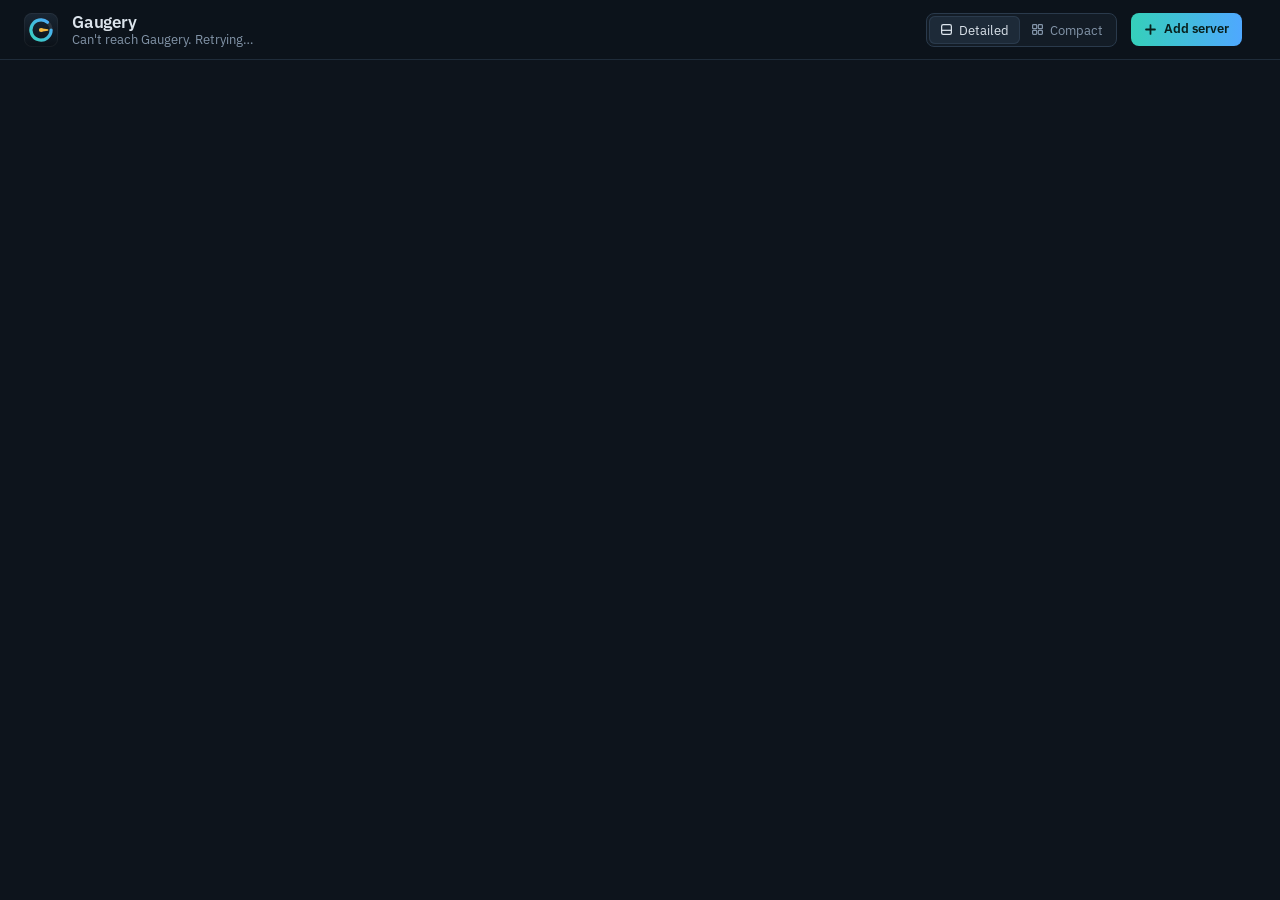
==== commit 6d93028a: "Rename Monitorr to Gaugery, with a new visual identity Another self-hosted monitoring project is alr" ====
--- a/static/index.html
+++ b/static/index.html
@@ -4,7 +4,7 @@
 <meta charset="utf-8">
 <meta name="viewport" content="width=device-width, initial-scale=1, viewport-fit=cover">
 <meta name="color-scheme" content="dark light">
-<title>Monitorr</title>
+<title>Gaugery</title>
 <link rel="icon" href="icon.svg" type="image/svg+xml">
 <link href="fonts.css" rel="stylesheet">
 <link rel="stylesheet" href="gauge.css">
@@ -130,7 +130,7 @@
 <body>
 <header class="top">
   <img src="icon.svg" width="34" height="34" alt="">
-  <div class="word"><b>Monitorr</b><span id="summary" data-i18n>Loading servers…</span></div>
+  <div class="word"><b>Gaugery</b><span id="summary" data-i18n>Loading servers…</span></div>
   <span class="spacer"></span>
   <div class="seg" id="density" role="group" aria-label="Card size">
     <button data-d="detailed" aria-pressed="true" title="Detailed cards" data-i18n-attr="title"><svg width="13" height="13" viewBox="0 0 16 16" fill="none" stroke="currentColor" stroke-width="1.5" aria-hidden="true"><rect x="2" y="2" width="12" height="12" rx="2"/><path d="M2 9h12"/></svg><span class="lbl" data-i18n>Detailed</span></button>
@@ -150,13 +150,13 @@
 <dialog id="dlg">
   <form id="add-form" method="dialog">
     <h2 data-i18n>Add a server</h2>
-    <p class="hint"><span data-i18n>Install the Monitorr agent on it first:</span> <code>sudo ./install.sh --agent</code> <span data-i18n>(or its Docker setup). It prints the address and a pairing code to paste here. The code lets Monitorr check that it's really talking to that server.</span></p>
+    <p class="hint"><span data-i18n>Install the Gaugery agent on it first:</span> <code>sudo ./install.sh --agent</code> <span data-i18n>(or its Docker setup). It prints the address and a pairing code to paste here. The code lets Gaugery check that it's really talking to that server.</span></p>
     <label for="f-name" data-i18n>Name</label>
     <input id="f-name" name="name" placeholder="NAS" required maxlength="60">
     <label for="f-url" data-i18n>Address</label>
     <input id="f-url" name="url" placeholder="https://100.64.0.12:8088" required spellcheck="false" autocapitalize="none">
     <label for="f-token" data-i18n>Pairing code</label>
-    <input id="f-token" name="pairing" placeholder="mtr1.…" required spellcheck="false" autocapitalize="none" autocomplete="off">
+    <input id="f-token" name="pairing" placeholder="gry1.…" required spellcheck="false" autocapitalize="none" autocomplete="off">
     <p class="err" id="f-err" role="alert"></p>
     <div class="row">
       <button type="button" class="btn" id="f-cancel" data-i18n>Cancel</button>
@@ -315,11 +315,11 @@
     $('#summary').textContent = t(servers.length === 1 ? '{n} server' : '{n} servers', {n: servers.length}) + ' · '
       + (bad ? t(bad === 1 ? '{n} needs attention' : '{n} need attention', {n: bad}) : t('all healthy'));
     render();
-    const title = bad ? `(${bad}) Monitorr` : 'Monitorr';
+    const title = bad ? `(${bad}) Gaugery` : 'Gaugery';
     if (document.title !== title) document.title = title;
   } catch (e) {
     if (e.message === 'signed out') return;
-    $('#summary').textContent = t("Can't reach Monitorr. Retrying…");
+    $('#summary').textContent = t("Can't reach Gaugery. Retrying…");
   }
   timer = setTimeout(refresh, 5000);
 }
--- a/static/fonts.css
+++ b/static/fonts.css
@@ -1,4 +1,4 @@
-/* IBM Plex, served by Monitorr itself: no request to Google or any other third party.
+/* IBM Plex, served by Gaugery itself: no request to Google or any other third party.
    SIL Open Font License 1.1, see fonts/OFL.txt. Latin subset (covers en/fr/es/de). */
 @font-face{font-family:'IBM Plex Sans';font-style:normal;font-weight:400;font-display:swap;src:url(fonts/ibm-plex-sans-latin-400-normal.woff2) format('woff2')}
 @font-face{font-family:'IBM Plex Sans';font-style:normal;font-weight:500;font-display:swap;src:url(fonts/ibm-plex-sans-latin-500-normal.woff2) format('woff2')}
--- a/static/gauge.css
+++ b/static/gauge.css
@@ -1,4 +1,4 @@
-/* The one gauge used across Monitorr: a 270-degree ring with the reading in the middle.
+/* The one gauge used across Gaugery: a 270-degree ring with the reading in the middle.
    Colors come from each page's tokens (--teal, --sky, --warn, --crit, --panel...). */
 .gauge{position:relative;background:var(--panel);border:1px solid var(--line);border-radius:10px;padding:12px 8px;text-align:center;min-width:0}
 .gauge svg{display:block;width:100%;max-width:124px;margin:0 auto;height:auto}
--- a/static/forms.css
+++ b/static/forms.css
@@ -1,4 +1,4 @@
-/* Dialogs and form fields shared by every Monitorr page (colors from each page's tokens). */
+/* Dialogs and form fields shared by every Gaugery page (colors from each page's tokens). */
 .btn.primary{border:0;color:#08201C;font-weight:600;background:linear-gradient(90deg,var(--accent,var(--teal)),var(--accent2,var(--sky)))}
 .btn.primary:hover{filter:brightness(1.07)}
 .btn.primary:disabled{opacity:.6;cursor:default;filter:none}
--- a/static/theme.css
+++ b/static/theme.css
@@ -1,4 +1,4 @@
-/* Theme, accent colour and the account menu, shared by every Monitorr page.
+/* Theme, accent colour and the account menu, shared by every Gaugery page.
    html[data-theme] and html[data-accent] are set by account.js from your settings; these rules
    override each page's own :root colour tokens. */
 html{--accent:var(--teal);--accent2:var(--sky);--topbar:rgba(13,20,28,.88);--shadow:rgba(0,0,0,.6)}
